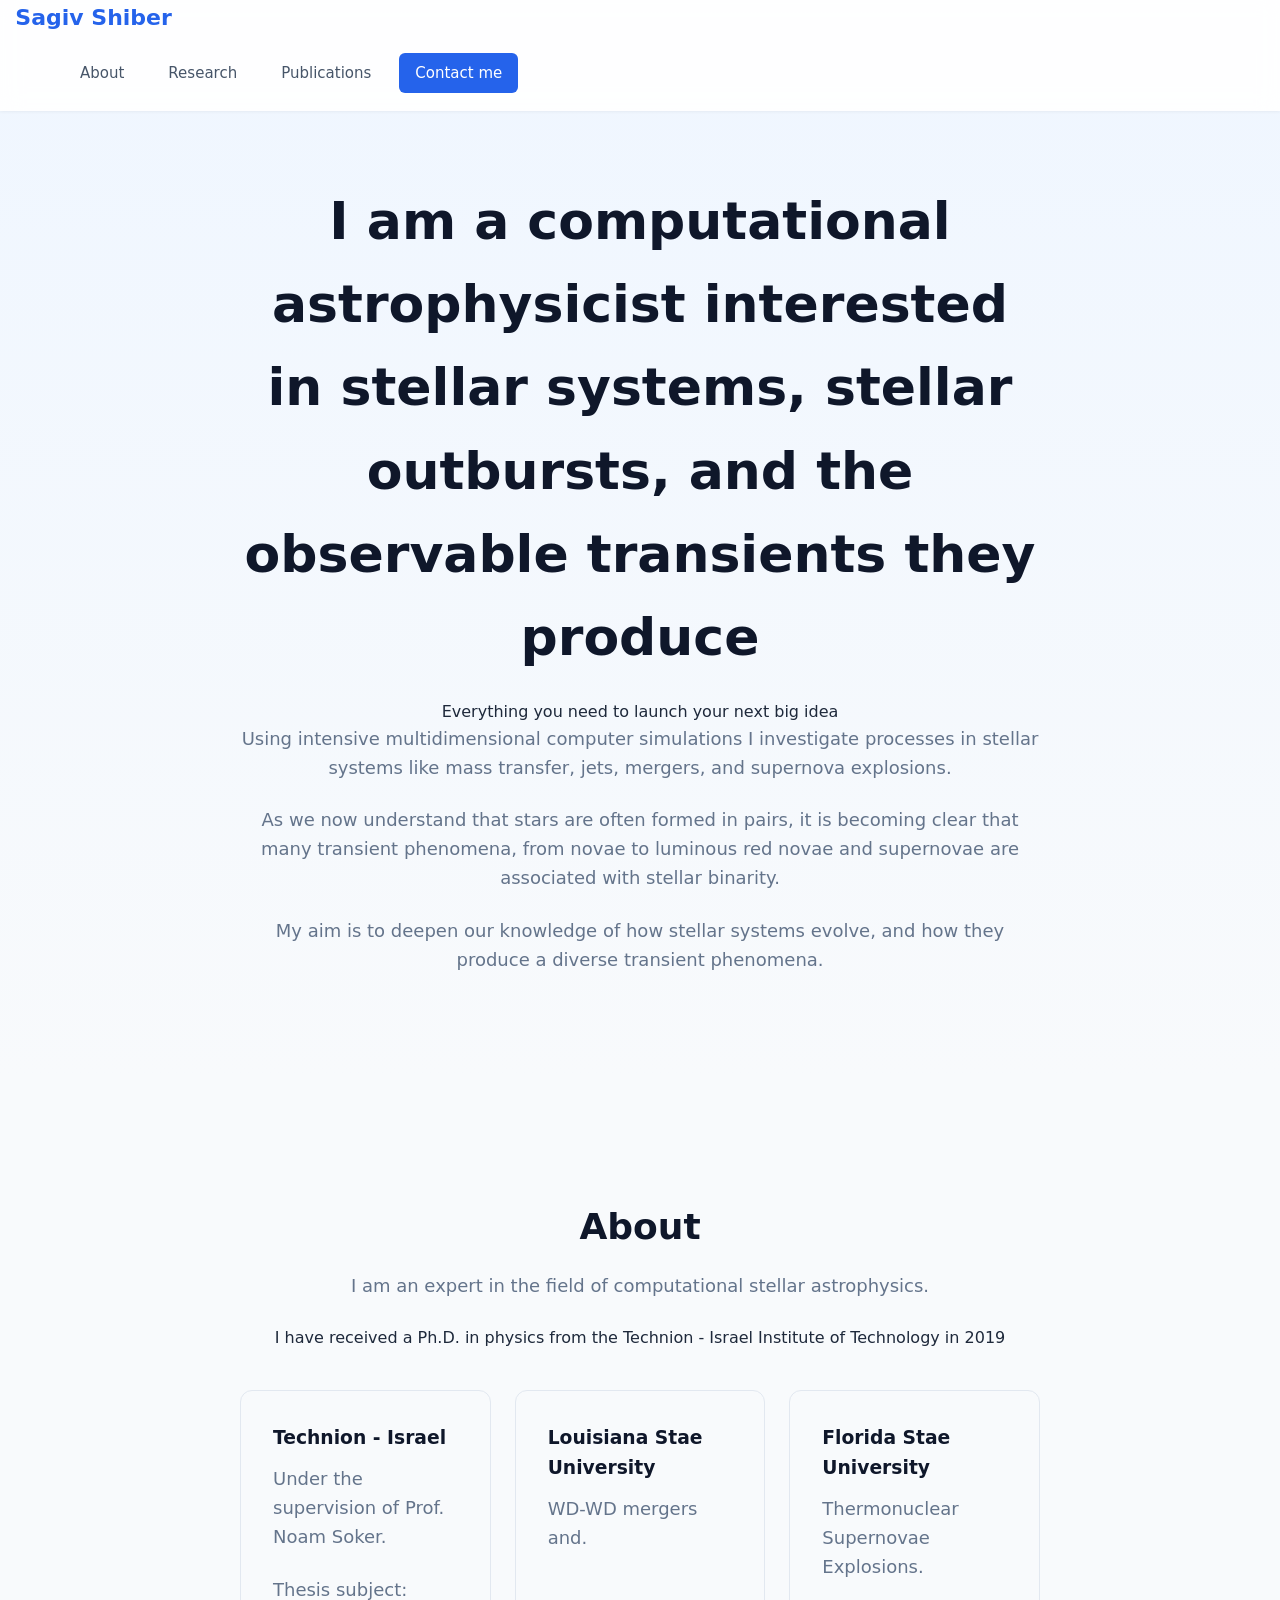
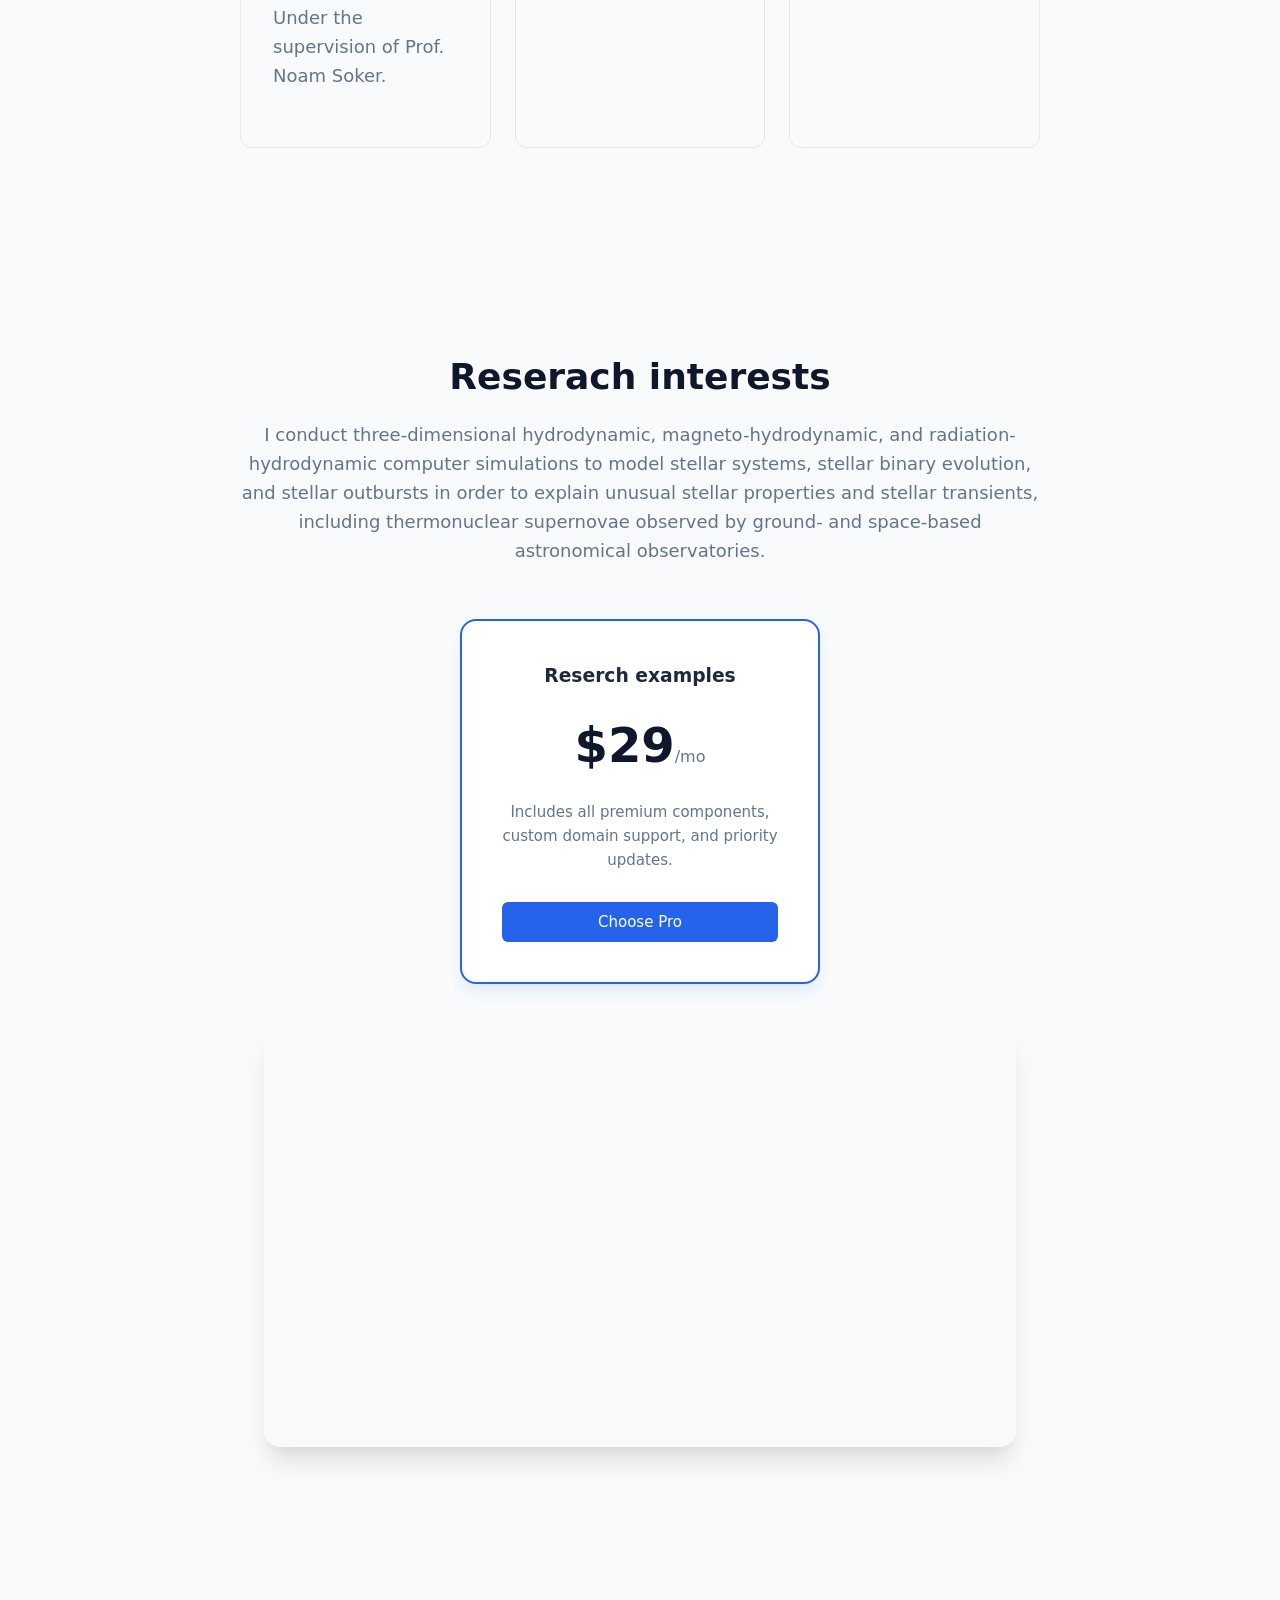
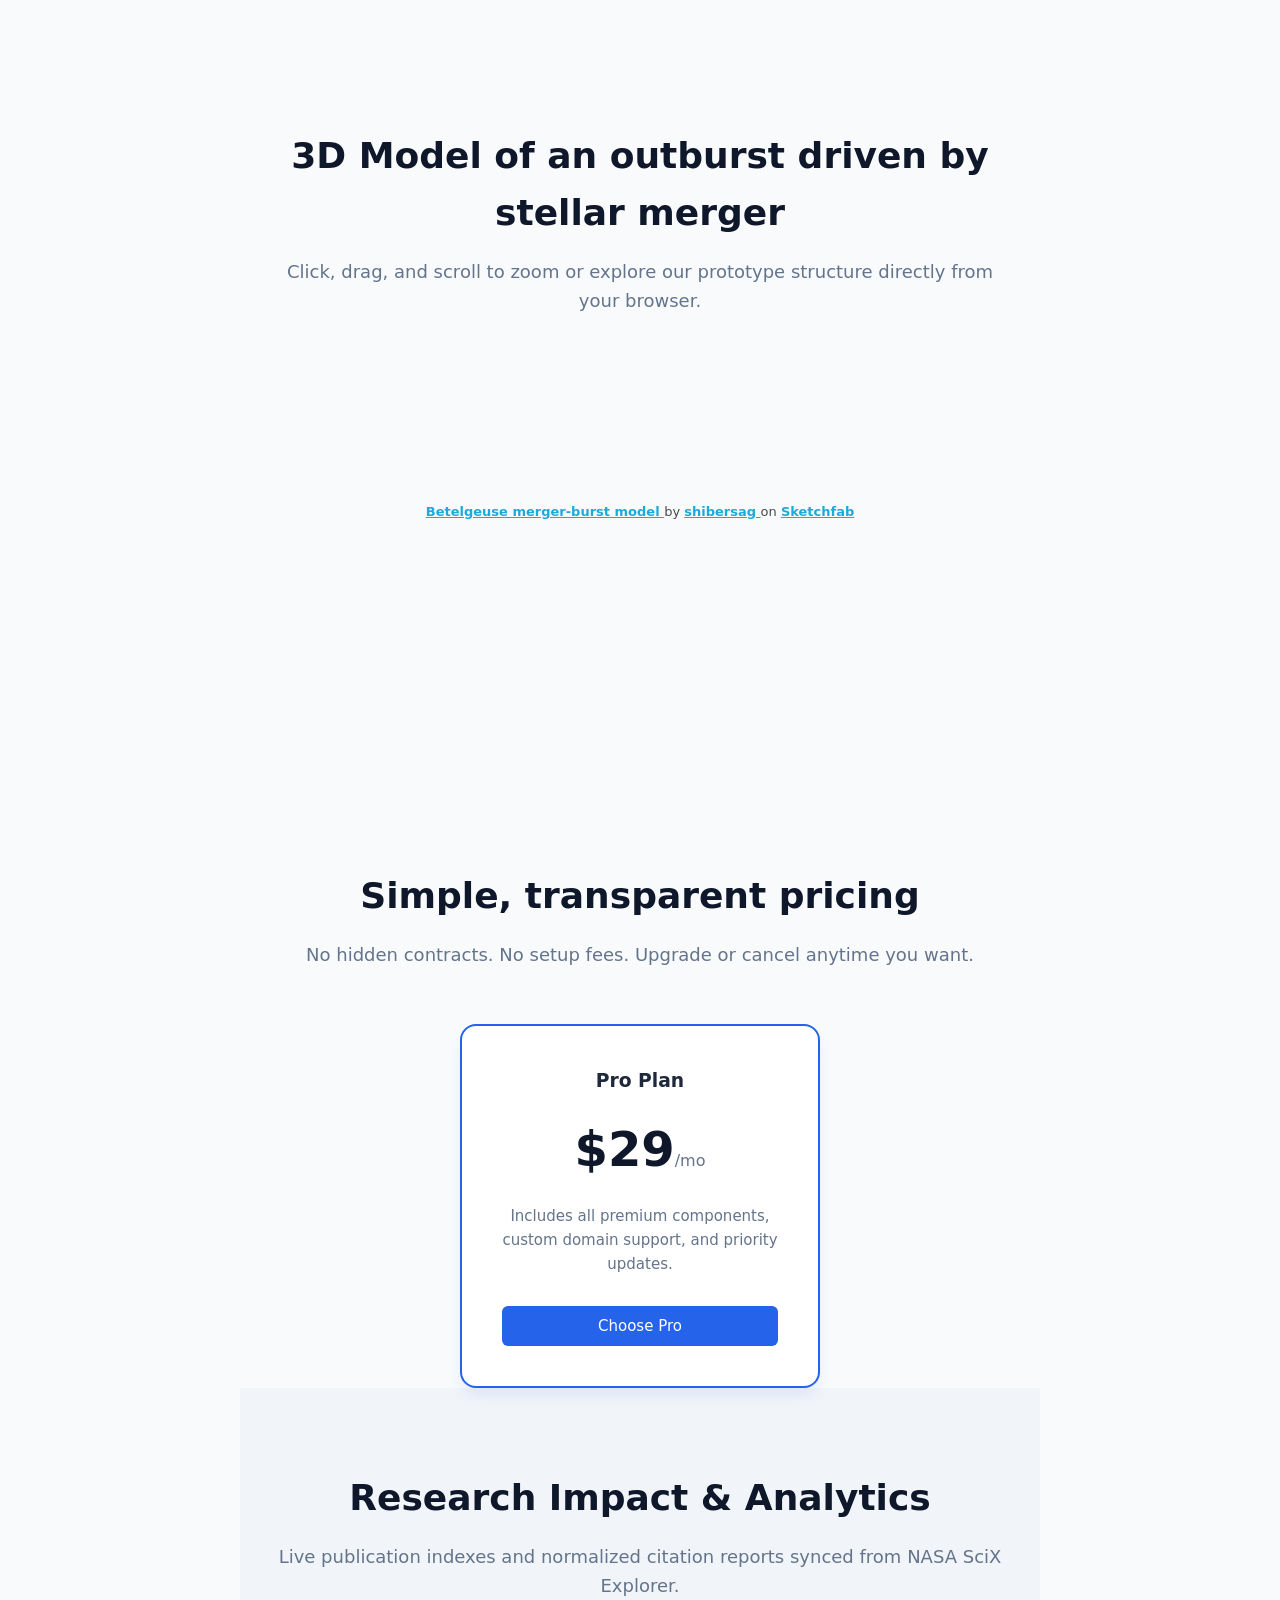
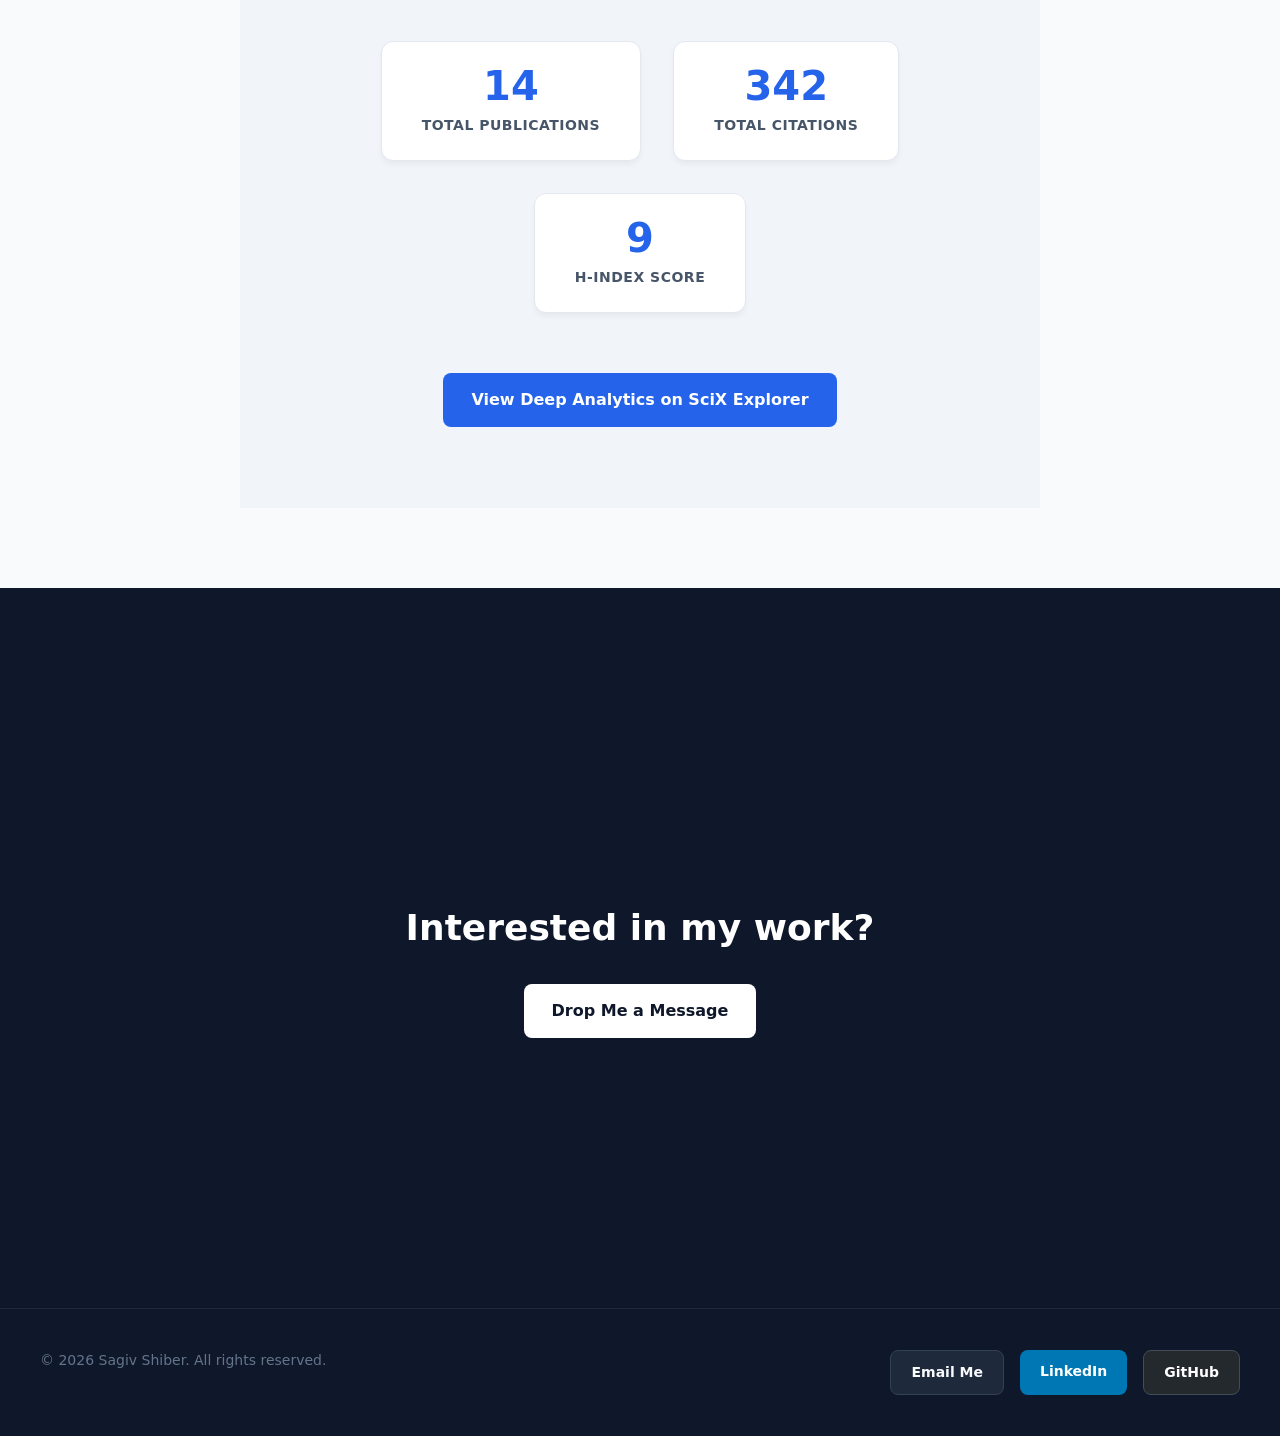
==== index.html @ e143eea7 "Update index.html" ====
<!DOCTYPE html>
<html lang="en">
<head>
    <meta charset="UTF-8">
    <meta name="viewport" content="width=device-width, initial-scale=1.0">
    <title>Sagiv Shiber Astro Page</title>
    <!-- This links your HTML file to your CSS file -->
    <link rel="stylesheet" href="style.css">
<!--    <style>
        * { box-sizing: border-box; margin: 0; padding: 0; font-family: -apple-system, BlinkMacSystemFont, "Segoe UI", Roboto, Helvetica, Arial, sans-serif; }
        body { background-color: #f9fafb; color: #111827; line-height: 1.5; }
        .container { max-width: 1200px; margin: 0 auto; padding: 0 20px; }
        
        /* Header */
        header { display: flex; justify-content: space-between; align-items: center; padding: 24px 0; }
        .logo { font-size: 24px; font-weight: 700; color: #4f46e5; text-decoration: none; }
        
        /* Hero Section */
        .hero { display: flex; flex-direction: column; align-items: center; text-align: center; padding: 100px 0; }
        h1 { font-size: 48px; font-weight: 800; letter-spacing: -1px; margin-bottom: 20px; max-width: 800px; line-height: 1.2; }
        h1 span { color: #4f46e5; }
        p { font-size: 20px; color: #4b5563; margin-bottom: 40px; max-width: 600px; }
        
        /* Form */
        form { display: flex; gap: 12px; width: 100%; max-width: 480px; }
        input[type="email"] { flex: 1; padding: 14px 16px; border: 1px solid #d1d5db; border-radius: 8px; font-size: 16px; outline: none; }
        input[type="email"]:focus { border-color: #4f46e5; box-shadow: 0 0 0 3px rgba(79, 70, 229, 0.1); }
        button { background-color: #4f46e5; color: white; border: none; padding: 14px 24px; border-radius: 8px; font-size: 16px; font-weight: 600; cursor: pointer; transition: background 0.2s; }
        button:hover { background-color: #4338ca; }
        
        @media (max-width: 600px) {
            h1 { font-size: 36px; }
            form { flex-direction: column; }
            button { width: 100%; }
        }
        /* Base Setup & Smooth Scrolling */
        * { box-sizing: border-box; margin: 0; padding: 0; font-family: system-ui, -apple-system, sans-serif; }
        html { scroll-behavior: smooth; } /* Makes the page slide smoothly down to the section */
        body { background-color: #f8fafc; color: #1e293b; line-height: 1.6; }
        
        /* Sticky Navigation Bar */
        header { position: fixed; top: 0; left: 0; width: 100%; background: rgba(255, 255, 255, 0.9); backdrop-filter: blur(10px); box-shadow: 0 1px 3px rgba(0,0,0,0.05); z-index: 1000; }
        .nav-container { max-width: 1200px; margin: 0 auto; display: flex; justify-content: space-between; align-items: center; padding: 18px 24px; }
        .logo { font-size: 22px; font-weight: 700; color: #2563eb; text-decoration: none; }
        
        .nav-links { display: flex; gap: 12px; list-style: none; }
        .nav-btn { display: inline-block; text-decoration: none; color: #475569; padding: 8px 16px; font-size: 15px; font-weight: 500; border-radius: 6px; transition: all 0.2s; }
        .nav-btn:hover { background-color: #f1f5f9; color: #0f172a; }
        .nav-btn.cta { background-color: #2563eb; color: white; }
        .nav-btn.cta:hover { background-color: #1d4ed8; }

        /* Global Section Styling */
        section { padding: 120px 24px 80px 24px; min-height: 80vh; display: flex; flex-direction: column; align-items: center; justify-content: center; text-align: center; }
        .section-content { max-width: 800px; margin: 0 auto; }
        h2 { font-size: 36px; margin-bottom: 16px; color: #0f172a; }
        p { font-size: 18px; color: #64748b; margin-bottom: 24px; }

        /* Individual Sections Styling */
        #home { background: linear-gradient(to bottom, #eff6ff, #f8fafc); padding-top: 180px; }
        #home h1 { font-size: 52px; font-weight: 800; tracking: -1px; margin-bottom: 20px; color: #0f172a; }
        
        #features { background-color: #ffffff; }
        .grid { display: grid; grid-template-columns: repeat(auto-fit, minmax(240px, 1fr)); gap: 24px; margin-top: 40px; width: 100%; max-width: 1000px; }
        .card { background: #f8fafc; padding: 32px; border-radius: 12px; border: 1px solid #e2e8f0; text-align: left; }
        .card h3 { margin-bottom: 12px; color: #0f172a; }

        #pricing { background-color: #f8fafc; }
        .price-card { background: white; padding: 40px; border-radius: 16px; border: 2px solid #2563eb; box-shadow: 0 10px 15px -3px rgba(37, 99, 235, 0.1); display: inline-block; max-width: 360px; width: 100%; margin-top: 30px; }
        .price { font-size: 48px; font-weight: 800; color: #0f172a; margin: 16px 0; }

        #contact { background-color: #0f172a; color: white; }
        #contact h2 { color: white; }
        #contact p { color: #94a3b8; }
        .contact-btn { display: inline-block; background: white; color: #0f172a; padding: 14px 28px; border-radius: 8px; font-weight: 600; text-decoration: none; margin-top: 12px; }

        /* Responsive design for smaller screens */
        @media (max-width: 640px) {
            .nav-container { flex-direction: column; gap: 16px; padding: 12px; }
            #home h1 { font-size: 36px; }
            section { padding-top: 140px; }
        }
    </style> -->
</head>
<body>
    <div class="container">
    
        <!-- Header Navigation -->
        <header>
            <a href="#home" class="logo">&nbsp;&nbsp;Sagiv Shiber</a>
            <div class="nav-container">
            <!-- <a href="#home" class="logo">LaunchPad</a> -->
            <nav>
                <ul class="nav-links">
                    <!-- The href="#id" matches the id="id" on the sections below -->
                    <li><a href="#about" class="nav-btn">About</a></li>
                    <li><a href="#research" class="nav-btn">Research</a></li>
                    <li><a href="#publications" class="nav-btn">Publications</a></li>
                    <li><a href="#contact" class="nav-btn cta">Contact me</a></li>
                </ul>
            </nav>
            </div>
        </header>
            <!-- Main Content Sections -->
    <main>
        <!-- Home / Hero Section -->
        <section id="home">
            <div class="section-content">
                <h1>I am a computational astrophysicist interested in stellar systems, stellar outbursts, and the observable transients they produce</h1>
Everything you need to launch your next big idea</h1>
                <p>Using intensive multidimensional computer simulations I investigate processes in stellar systems like mass transfer, jets, mergers, and supernova explosions.
<p>As we now understand that stars are often formed in pairs, it is becoming clear that many transient phenomena, from novae to luminous red novae and supernovae are associated with stellar binarity.</p>
                <p> My aim is to deepen our knowledge of how stellar systems evolve, and how they produce a diverse transient phenomena.</p>
            </div>
        </section>

        <!-- About Section -->
        <section id="about">
            <div class="section-content">
                <h2>About</h2>
                <p>I am an expert in the field of computational stellar astrophysics.</p>
                <p></p>I have received a Ph.D. in physics from the Technion - Israel Institute of Technology in 2019 </p>
                <div class="grid">
                    <div class="card">
                        <h3>Technion - Israel</h3>
                        <p>Under the supervision of Prof. Noam Soker.</p>
                        <p>Thesis subject: Under the supervision of Prof. Noam Soker.</p>
                    </div>
                    <div class="card">
                        <h3>Louisiana Stae University</h3>
                        <p>WD-WD mergers and.</p>
                    </div>
                    <div class="card">
                        <h3>Florida Stae University</h3>
                        <p>Thermonuclear Supernovae Explosions.</p>
                    </div>
                </div>
            </div>
        </section>

        <!-- Research Section -->
        <section id="research">
            <div class="section-content">
                <h2>Reserach interests</h2>
                <p>I conduct three-dimensional hydrodynamic, magneto-hydrodynamic, and radiation-hydrodynamic computer simulations 
                    to model stellar systems, stellar binary evolution, and stellar outbursts in order to explain unusual stellar properties and 
                    stellar transients, including thermonuclear supernovae observed by ground- and space-based astronomical observatories.</p>
                <div class="price-card">
                    <h3>Reserch examples</h3>
                    <div class="price">$29<span style="font-size: 16px; font-weight: normal; color: #64748b;">/mo</span></div>
                    <p style="font-size: 15px; margin-bottom: 30px;">Includes all premium components, custom domain support, and priority updates.</p>
                    <a href="#contact" class="nav-btn cta" style="display: block; text-align: center;">Choose Pro</a>
                </div>
        <!-- Video Player Block -->
        <div class="video-section">
            <div class="video-container">
                <!-- SWAP OUT THE URL BELOW WITH YOUR YOUTUBE EMBED LINK -->
                <iframe width="560" height="315" src="https://www.youtube.com/embed/wA_56U6aF2s?si=P_Bl77ptEUR0Wiqi" title="Outflows from a massive merger" frameborder="0" allow="accelerometer; autoplay; clipboard-write; encrypted-media; gyroscope; picture-in-picture; web-share" referrerpolicy="strict-origin-when-cross-origin" allowfullscreen></iframe>
                <!-- <iframe src="https://youtu.be/wA_56U6aF2s?si=P_Bl77ptEUR0Wiqi" title="Outflows from a massive merger" allow="accelerometer; autoplay; clipboard-write; encrypted-media; gyroscope; picture-in-picture; web-share" allowfullscreen></iframe> -->
            </div>
        </div>
<!-- 3D Model Section -->
<section id="model-showcase">
    <div class="section-content">
        <h2>3D Model of an outburst driven by stellar merger</h2>
        <p>Click, drag, and scroll to zoom or explore our prototype structure directly from your browser.</p>
        <div class="sketchfab-embed-wrapper"> <iframe title="Betelgeuse merger-burst model" frameborder="0" allowfullscreen mozallowfullscreen="true" webkitallowfullscreen="true" allow="autoplay; fullscreen; xr-spatial-tracking" xr-spatial-tracking execution-while-out-of-viewport execution-while-not-rendered web-share src="https://sketchfab.com/models/7f6f18a3d1944bae9bd47f6cb8115727/embed"> </iframe> <p style="font-size: 13px; font-weight: normal; margin: 5px; color: #4A4A4A;"> <a href="https://sketchfab.com/3d-models/betelgeuse-merger-burst-model-7f6f18a3d1944bae9bd47f6cb8115727" target="_blank" rel="nofollow" style="font-weight: bold; color: #1CAAD9;"> Betelgeuse merger-burst model </a> by <a href="https://sketchfab.com/shibersag" target="_blank" rel="nofollow" style="font-weight: bold; color: #1CAAD9;"> shibersag </a> on <a href="https://sketchfab.com" target="_blank" rel="nofollow" style="font-weight: bold; color: #1CAAD9;">Sketchfab</a></p></div>
        <!-- <div class="sketchfab-container">
            <!-- SWAP OUT THE EMBED CODE BELOW WITH YOUR SKETCHFAB EMBED LINK -->
         <!--   <iframe title="3D Model" frameborder="0" allowfullscreen mozallowfullscreen="true" webkitallowfullscreen="true" allow="autoplay; fullscreen; xr-spatial-tracking" xr-spatial-tracking execution-while-out-of-viewport execution-while-not-rendered web-share src="https://sketchfab.com"></iframe>
        </div> -->
    </div>
</section>

            </div>
        </section>

        <!-- Publications Section -->
        <section id="publications">
            <div class="section-content">
                <h2>Simple, transparent pricing</h2>
                <p>No hidden contracts. No setup fees. Upgrade or cancel anytime you want.</p>
                <div class="price-card">
                    <h3>Pro Plan</h3>
                    <div class="price">$29<span style="font-size: 16px; font-weight: normal; color: #64748b;">/mo</span></div>
                    <p style="font-size: 15px; margin-bottom: 30px;">Includes all premium components, custom domain support, and priority updates.</p>
                    <a href="#contact" class="nav-btn cta" style="display: block; text-align: center;">Choose Pro</a>
                </div>
                <!-- Academic Publication & Citation Metrics Card -->
<section id="scix-metrics">
    <div class="section-content">
        <h2>Research Impact & Analytics</h2>
        <p>Live publication indexes and normalized citation reports synced from NASA SciX Explorer.</p>
        
        <div class="metrics-grid">
            <!-- Dynamic Metric Box 1 -->
            <div class="metric-box">
                <div class="metric-val" id="pub-count">--</div>
                <div class="metric-lbl">Total Publications</div>
            </div>
            <!-- Dynamic Metric Box 2 -->
            <div class="metric-box">
                <div class="metric-val" id="cite-count">--</div>
                <div class="metric-lbl">Total Citations</div>
            </div>
            <!-- Dynamic Metric Box 3 -->
            <div class="metric-box">
                <div class="metric-val" id="h-index">--</div>
                <div class="metric-lbl">h-index Score</div>
            </div>
        </div>
        
        <!-- Live Action Link out to full profile -->
        <!-- REPLACE THE URL BELOW WITH YOUR ACTUAL SCIX AUTHOR SEARCH QUERY RESULT -->
        <a href="https://scixplorer.org/search/metrics?d=astrophysics&filter_author_facet_hier_fq_author=AND%2Cauthor_facet_hier%3A%220%2FShiber%2C+S%22&filter_database_fq_database=AND%2C%28%28database%3Aastronomy+OR+database%3Aphysics%29%29%2Cdatabase%3A%22astronomy%22&fq=%7B%21type%3Daqp+v%3D%24fq_database%7D&fq=%7B%21type%3Daqp+v%3D%24fq_author%7D&fq_author=%28author_facet_hier%3A%220%2FShiber%2C+S%22%29+AND+%28author_facet_hier%3A%220%5C%2FShiber%2C+S%22%29&fq_database=%28%28%28database%3Aastronomy+OR+database%3Aphysics%29%29+AND+database%3A%22astronomy%22%29+AND+%28database%3A%22astronomy%22%29&p=1&p_=0&q=Shiber&sort=date+desc" target="_blank" rel="noopener noreferrer" class="scix-profile-btn">
            View Deep Analytics on SciX Explorer
        </a>
    </div>
</section>

            </div>
        </section>

        <!-- Contact Section -->
        <section id="contact">
            <div class="section-content">
                <h2>Interested in my work?</h2>
                <!-- <p>Join over 10,000 creators, developers, and small business owners building the future web.</p> -->
                <a href="mailto:hello@yoursite.com" class="contact-btn">Drop Me a Message</a>
            </div>
        </section>
    </main>

<!--        <main class="hero">
            <h1>The smarter way to manage your <span>daily workflow</span></h1>
            <p>Stop wasting hours on repetitive, manual tasks. Automate your pipeline and get back to doing the work that actually moves the needle.</p>
            <form action="#" method="POST">
                <input type="email" placeholder="sshiber@fsu.edu" required>
                <button type="submit">Let me know if you are interested in my work</button>
            </form>
        </main> -->
            <!-- Footer Banner Section -->
    <footer class="footer-banner">
        <div class="footer-content">
            <p class="footer-text">&copy; 2026 Sagiv Shiber. All rights reserved.</p>
            <div class="footer-socials">
                <!-- Replace the # with your actual email link and profile URLs -->
                <a href="mailto:sshiber@fsu.edu" class="footer-link email-btn">Email Me</a>
                <a href="https://www.linkedin.com/in/sagiv-shiber-8a8aa1310" target="_blank" rel="noopener noreferrer" class="footer-link linkedin-btn">LinkedIn</a>
                <a href="https://github.com/shibersag" target="_blank" rel="noopener noreferrer" class="footer-link github-btn">GitHub</a>
            </div>
        </div>
    </footer>
    </div>

<script>
document.addEventListener("DOMContentLoaded", function () {
    // 1. Enter your canonical name syntax or ORCID ID as registered on SciX/ADS
    const authorQuery = 'author:"YourLastName, FirstName"'; 
    
    // 2. Target public API payload wrapper
    const apiUrl = `https://harvard.edu{encodeURIComponent(authorQuery)}&fl=citation_count&rows=2000`;
    
    // Fallback Mock values if accessing locally without an active token environment
    // Remove or replace these values when parsing server scripts directly
    setTimeout(() => {
        document.getElementById('pub-count').innerText = "14";  // Example value
        document.getElementById('cite-count').innerText = "342"; // Example value
        document.getElementById('h-index').innerText = "9";     // Example value
    }, 800);

    /* UNCOMMENT THIS CODE LOGIC BLOCK WHEN READY TO DEPLOY WITH YOUR API DEVELOPER TOKEN
    fetch(apiUrl, {
        method: 'GET',
        headers: {
            'Authorization': 'Bearer YOUR_SCIX_DEVELOPER_TOKEN_HERE',
            'Accept': 'application/json'
        }
    })
    .then(response => response.json())
    .then(data => {
        const docs = data.response.docs;
        const totalPubs = data.response.numFound;
        
        let totalCitations = 0;
        let citationsArray = [];
        
        docs.forEach(doc => {
            let count = doc.citation_count || 0;
            totalCitations += count;
            citationsArray.push(count);
        });
        
        // Sort descending to find h-index metric
        citationsArray.sort((a, b) => b - a);
        let hIndex = 0;
        while (hIndex < citationsArray.length && citationsArray[hIndex] >= hIndex + 1) {
            hIndex++;
        }
        
        // Inject results straight to the user layout interface
        document.getElementById('pub-count').innerText = totalPubs;
        document.getElementById('cite-count').innerText = totalCitations;
        document.getElementById('h-index').innerText = hIndex;
    })
    .catch(error => console.error('Error fetching SciX data metrics:', error));
    */
});
</script>
</body>
</html>
---- style.css ----
/* Footer Banner Styles */
.footer-banner {
    background-color: #0f172a; /* Deep dark slate background */
    color: #94a3b8; /* Light gray text color */
    padding: 40px 24px;
    border-top: 1px solid #1e293b;
    text-align: center;
}

.footer-content {
    max-width: 1200px;
    margin: 0 auto;
    display: flex;
    flex-direction: column;
    align-items: center;
    gap: 20px;
}

.footer-text {
    font-size: 14px;
}

.footer-socials {
    display: flex;
    gap: 16px;
    flex-wrap: wrap;
    justify-content: center;
}

/* Individual Social Button Links */
.footer-link {
    display: inline-block;
    padding: 10px 20px;
    border-radius: 8px;
    font-size: 14px;
    font-weight: 600;
    text-decoration: none;
    transition: all 0.2s ease;
}

/* Custom platform colors */
.email-btn {
    background-color: #1e293b;
    color: #f8fafc;
    border: 1px solid #334155;
}
.email-btn:hover {
    background-color: #334155;
}

.linkedin-btn {
    background-color: #0077b5; /* Official LinkedIn Blue */
    color: white;
}
.linkedin-btn:hover {
    background-color: #005582;
}

.github-btn {
    background-color: #24292e; /* Official GitHub Dark */
    color: white;
    border: 1px solid #444d56;
}
.github-btn:hover {
    background-color: #1a1e22;
}

/* Responsive alignment for larger displays */
@media (min-width: 640px) {
    .footer-content {
        flex-direction: row;
        justify-content: space-between;
    }
}
/* Base Setup & Smooth Scrolling */
* { 
    box-sizing: border-box; 
    margin: 0; 
    padding: 0; 
    font-family: system-ui, -apple-system, sans-serif; 
}
html { 
    scroll-behavior: smooth; 
}
body { 
    background-color: #f8fafc; 
    color: #1e293b; 
    line-height: 1.6; 
}

/* Sticky Navigation Bar */
header { 
    position: fixed; 
    top: 0; 
    left: 0; 
    width: 100%; 
    background: rgba(255, 255, 255, 0.9); 
    backdrop-filter: blur(10px); 
    box-shadow: 0 1px 3px rgba(0,0,0,0.05); 
    z-index: 1000; 
}
.nav-container { 
    max-width: 1200px; 
    margin: 0 auto; 
    display: flex; 
    justify-content: space-between; 
    align-items: center; 
    padding: 18px 24px; 
}
.logo { 
    font-size: 22px; 
    font-weight: 700; 
    color: #2563eb; 
    text-decoration: none; 
}
.nav-links { 
    display: flex; 
    gap: 12px; 
    list-style: none; 
}
.nav-btn { 
    display: inline-block; 
    text-decoration: none; 
    color: #475569; 
    padding: 8px 16px; 
    font-size: 15px; 
    font-weight: 500; 
    border-radius: 6px; 
    transition: all 0.2s; 
}
.nav-btn:hover { 
    background-color: #f1f5f9; 
    color: #0f172a; 
}
.nav-btn.cta { 
    background-color: #2563eb; 
    color: white; 
}
.nav-btn.cta:hover { 
    background-color: #1d4ed8; 
}

/* Global Section Styling */
section { 
    padding: 120px 24px 80px 24px; 
    min-height: 80vh; 
    display: flex; 
    flex-direction: column; 
    align-items: center; 
    justify-content: center; 
    text-align: center; 
}
.section-content { 
    max-width: 800px; 
    margin: 0 auto; 
    width: 100%; 
}
h2 { 
    font-size: 36px; 
    margin-bottom: 16px; 
    color: #0f172a; 
}
p { 
    font-size: 18px; 
    color: #64748b; 
    margin-bottom: 24px; 
}

/* Individual Sections Styling */
#home { 
    background: linear-gradient(to bottom, #eff6ff, #f8fafc); 
    padding-top: 180px; 
    min-height: auto; 
}
#home h1 { 
    font-size: 52px; 
    font-weight: 800; 
    margin-bottom: 20px; 
    color: #0f172a; 
}

/* Responsive YouTube Video Wrapper */
.video-section { 
    background-color: #f8fafc; 
    padding: 40px 24px 100px 24px; 
    display: flex; 
    justify-content: center; 
}
.video-container { 
    width: 100%; 
    max-width: 800px; 
    position: relative; 
    padding-bottom: 56.25%; /* 16:9 Aspect Ratio */ 
    height: 0; 
    overflow: hidden; 
    border-radius: 16px; 
    box-shadow: 0 20px 25px -5px rgba(0, 0, 0, 0.1), 0 10px 10px -5px rgba(0, 0, 0, 0.04); 
}
.video-container iframe { 
    position: absolute; 
    top: 0; 
    left: 0; 
    width: 100%; 
    height: 100%; 
    border: none; 
}
        
#features { 
    background-color: #ffffff; 
}
.grid { 
    display: grid; 
    grid-template-columns: repeat(auto-fit, minmax(240px, 1fr)); 
    gap: 24px; 
    margin-top: 40px; 
    width: 100%; 
    max-width: 1000px; 
}
.card { 
    background: #f8fafc; 
    padding: 32px; 
    border-radius: 12px; 
    border: 1px solid #e2e8f0; 
    text-align: left; 
}
.card h3 { 
    margin-bottom: 12px; 
    color: #0f172a; 
}

#pricing { 
    background-color: #f8fafc; 
}
.price-card { 
    background: white; 
    padding: 40px; 
    border-radius: 16px; 
    border: 2px solid #2563eb; 
    box-shadow: 0 10px 15px -3px rgba(37, 99, 235, 0.1); 
    display: inline-block; 
    max-width: 360px; 
    width: 100%; 
    margin-top: 30px; 
}
.price { 
    font-size: 48px; 
    font-weight: 800; 
    color: #0f172a; 
    margin: 16px 0; 
}
.price-period {
    font-size: 16px; 
    font-weight: normal; 
    color: #64748b;
}
.price-desc {
    font-size: 15px; 
    margin-bottom: 30px;
}
.plan-btn {
    display: block; 
    text-align: center;
}

#contact { 
    background-color: #0f172a; 
    color: white; 
}
#contact h2 { 
    color: white; 
}
#contact p { 
    color: #94a3b8; 
}
.contact-btn { 
    display: inline-block; 
    background: white; 
    color: #0f172a; 
    padding: 14px 28px; 
    border-radius: 8px; 
    font-weight: 600; 
    text-decoration: none; 
    margin-top: 12px; 
}

/* Mobile Responsiveness */
@media (max-width: 640px) {
    .nav-container { 
        flex-direction: column; 
        gap: 16px; 
        padding: 12px; 
    }
    #home h1 { 
        font-size: 36px; 
    }
    section { 
        padding-top: 140px; 
    }
}

/* SciX Metrics Styling */
#scix-metrics {
    background-color: #f1f5f9;
    padding: 80px 24px;
}

.metrics-grid {
    display: flex;
    justify-content: center;
    gap: 32px;
    margin: 40px auto;
    max-width: 900px;
    flex-wrap: wrap;
}

.metric-box {
    background: #ffffff;
    border: 1px solid #e2e8f0;
    border-radius: 12px;
    padding: 24px 40px;
    min-width: 200px;
    box-shadow: 0 4px 6px -1px rgba(0, 0, 0, 0.05);
    text-align: center;
}

.metric-val {
    font-size: 40px;
    font-weight: 800;
    color: #2563eb; /* SciX Accent Theme Blue */
    line-height: 1;
    margin-bottom: 8px;
}

.metric-lbl {
    font-size: 14px;
    font-weight: 600;
    color: #475569;
    text-transform: uppercase;
    letter-spacing: 0.5px;
}

.scix-profile-btn {
    display: inline-block;
    background-color: #2563eb;
    color: white;
    text-decoration: none;
    padding: 14px 28px;
    border-radius: 8px;
    font-weight: 600;
    transition: background-color 0.2s;
    margin-top: 20px;
}

.scix-profile-btn:hover {
    background-color: #1d4ed8;
}
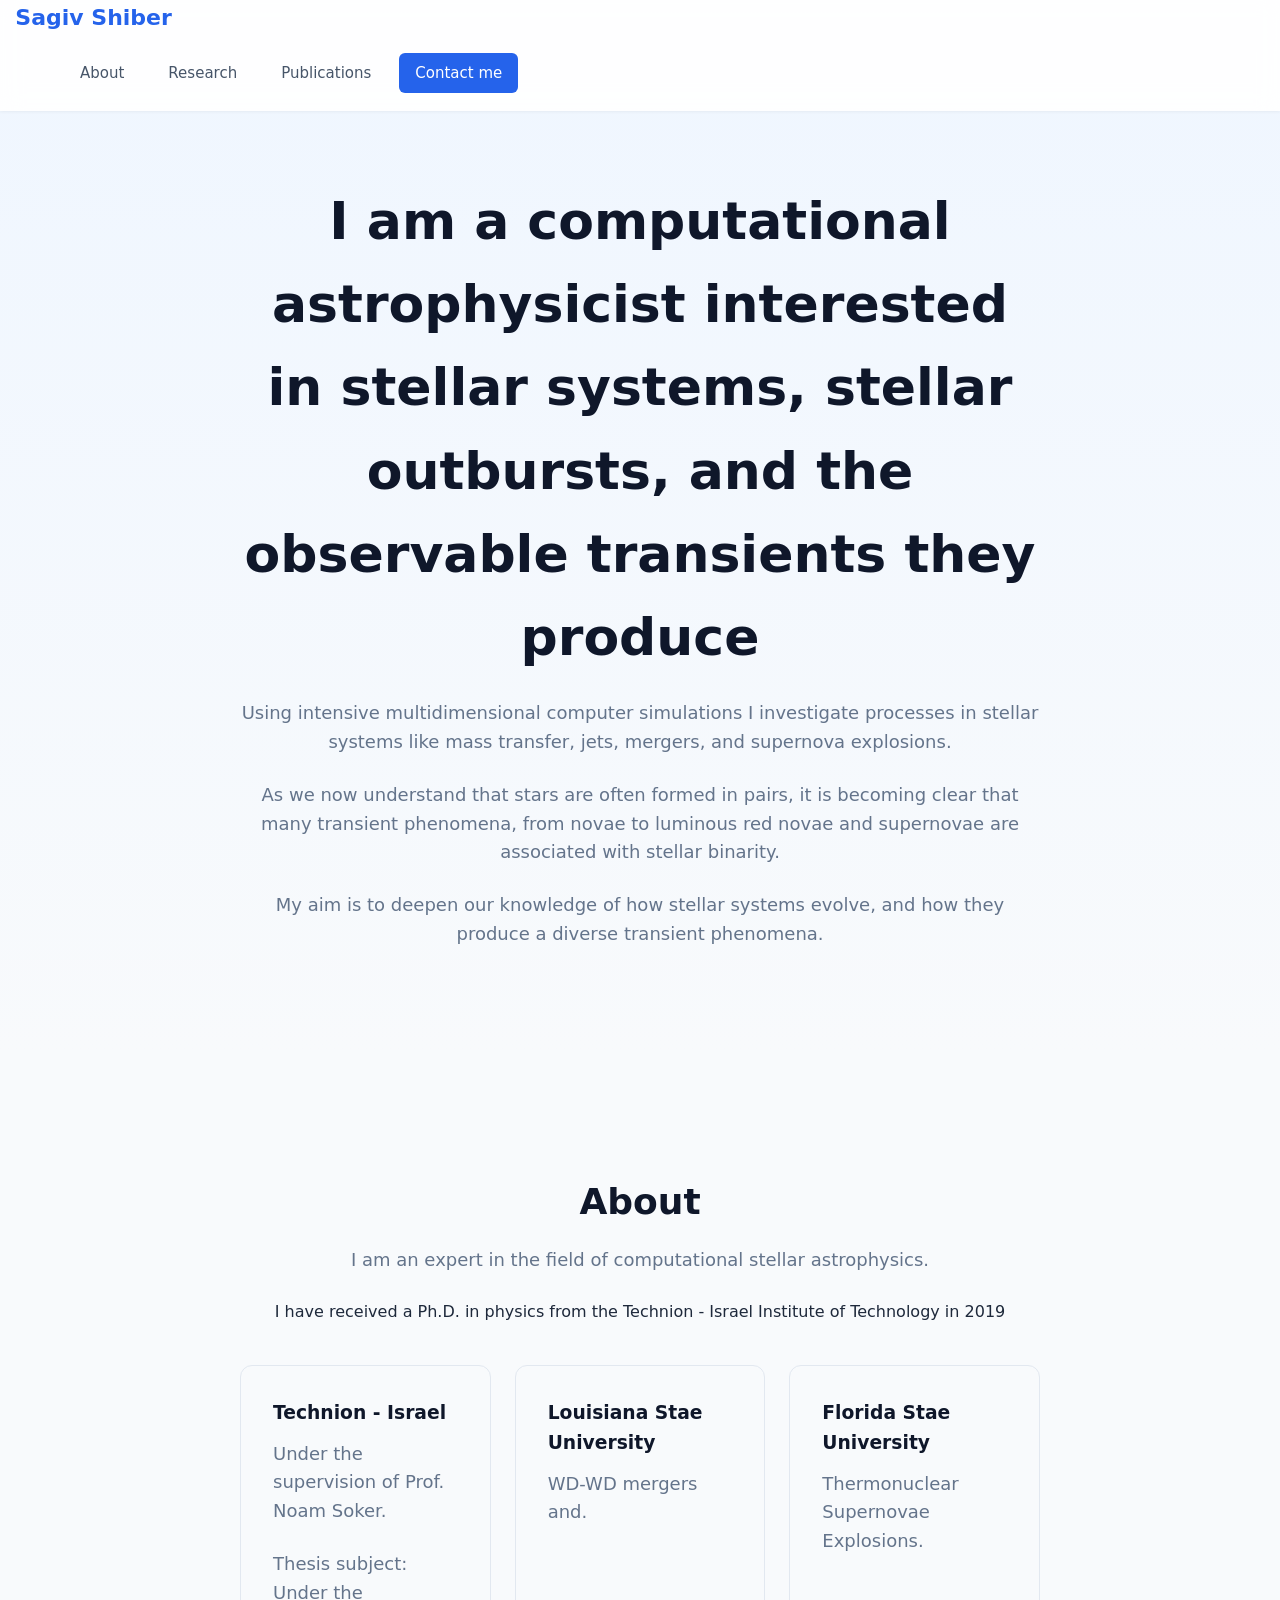
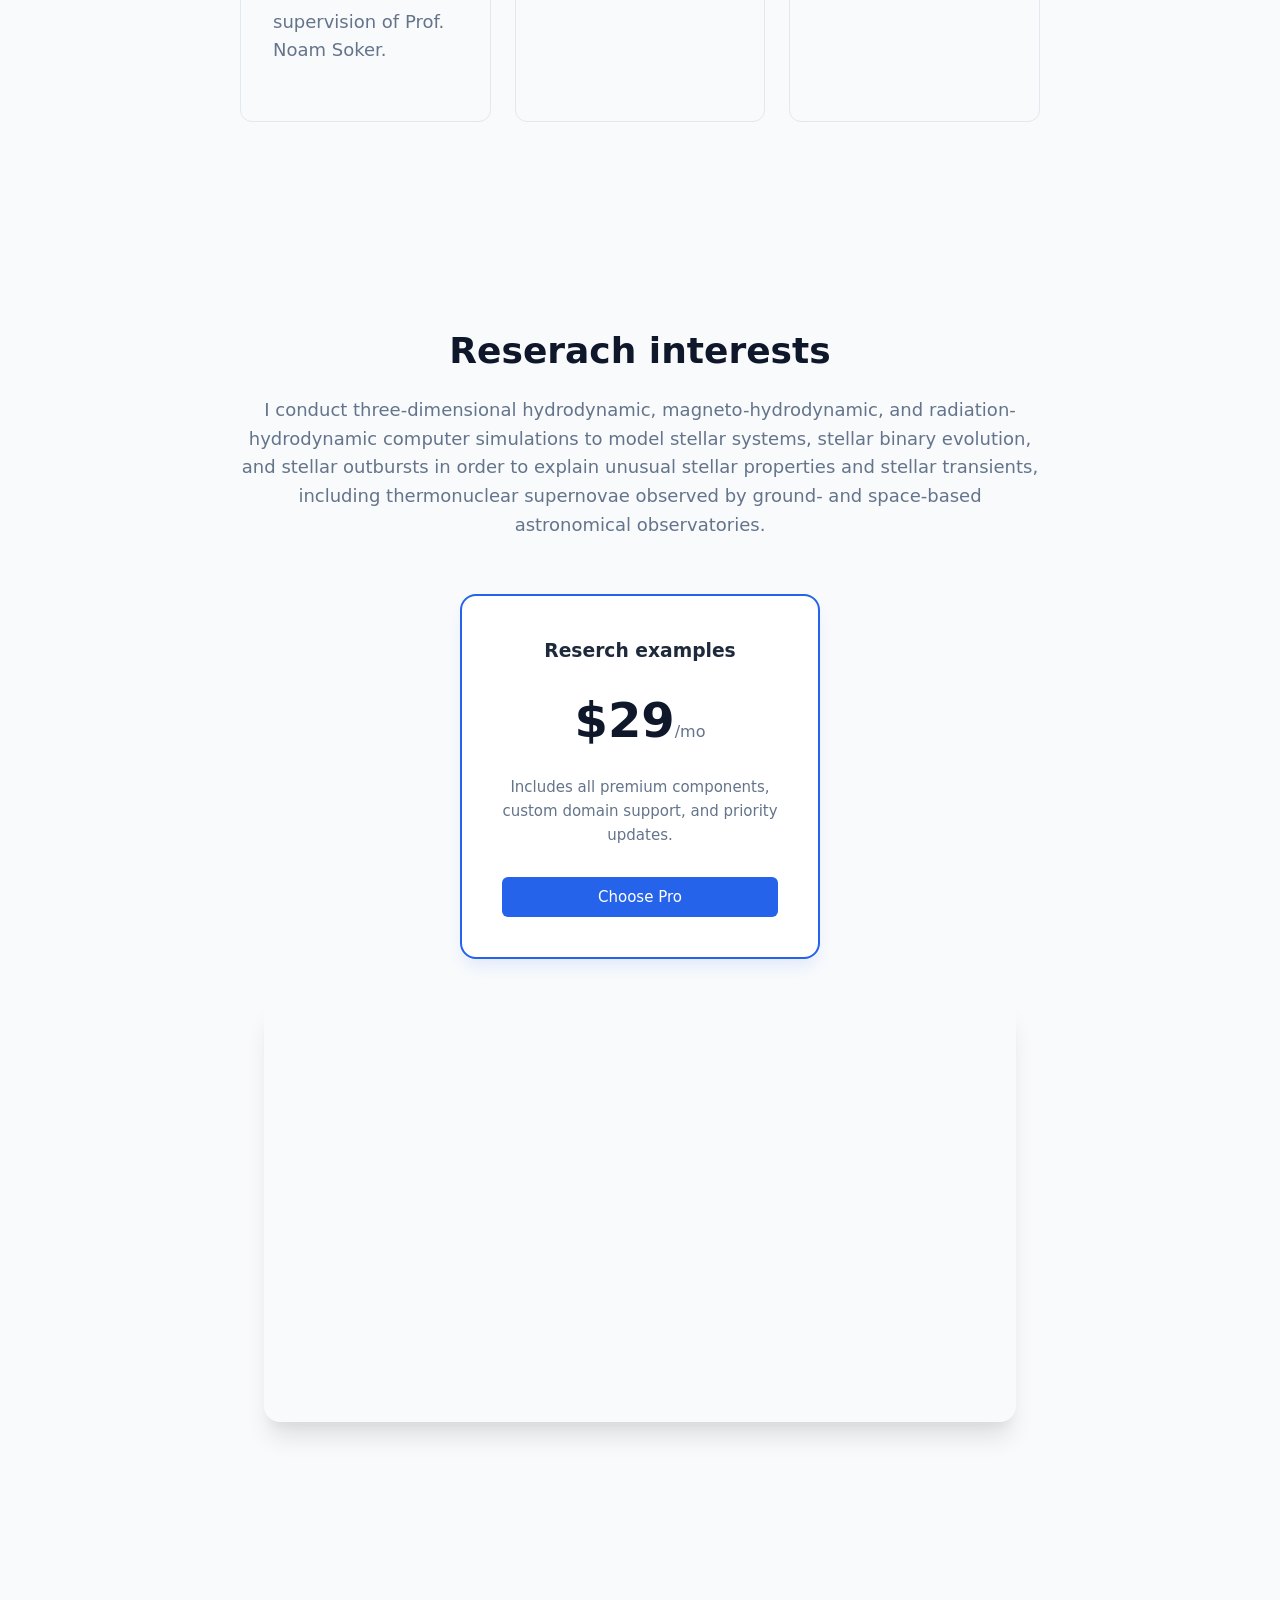
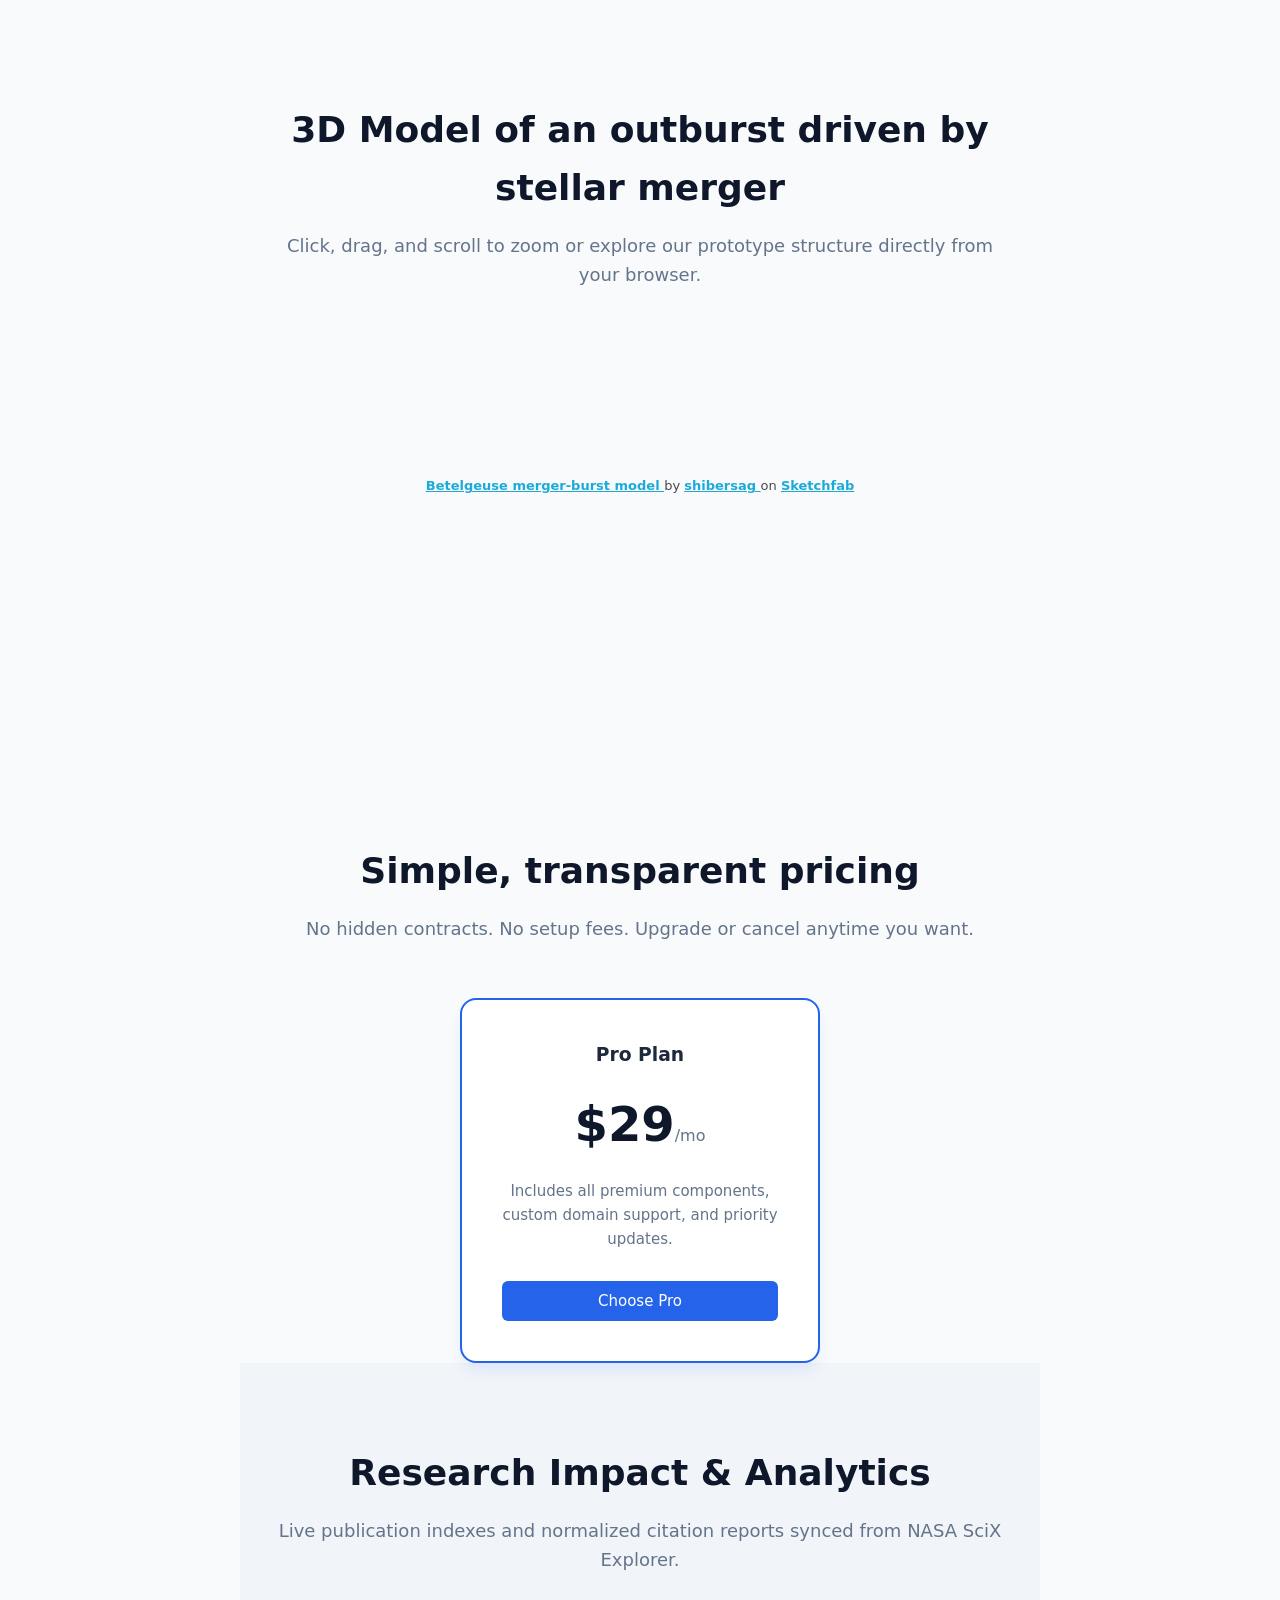
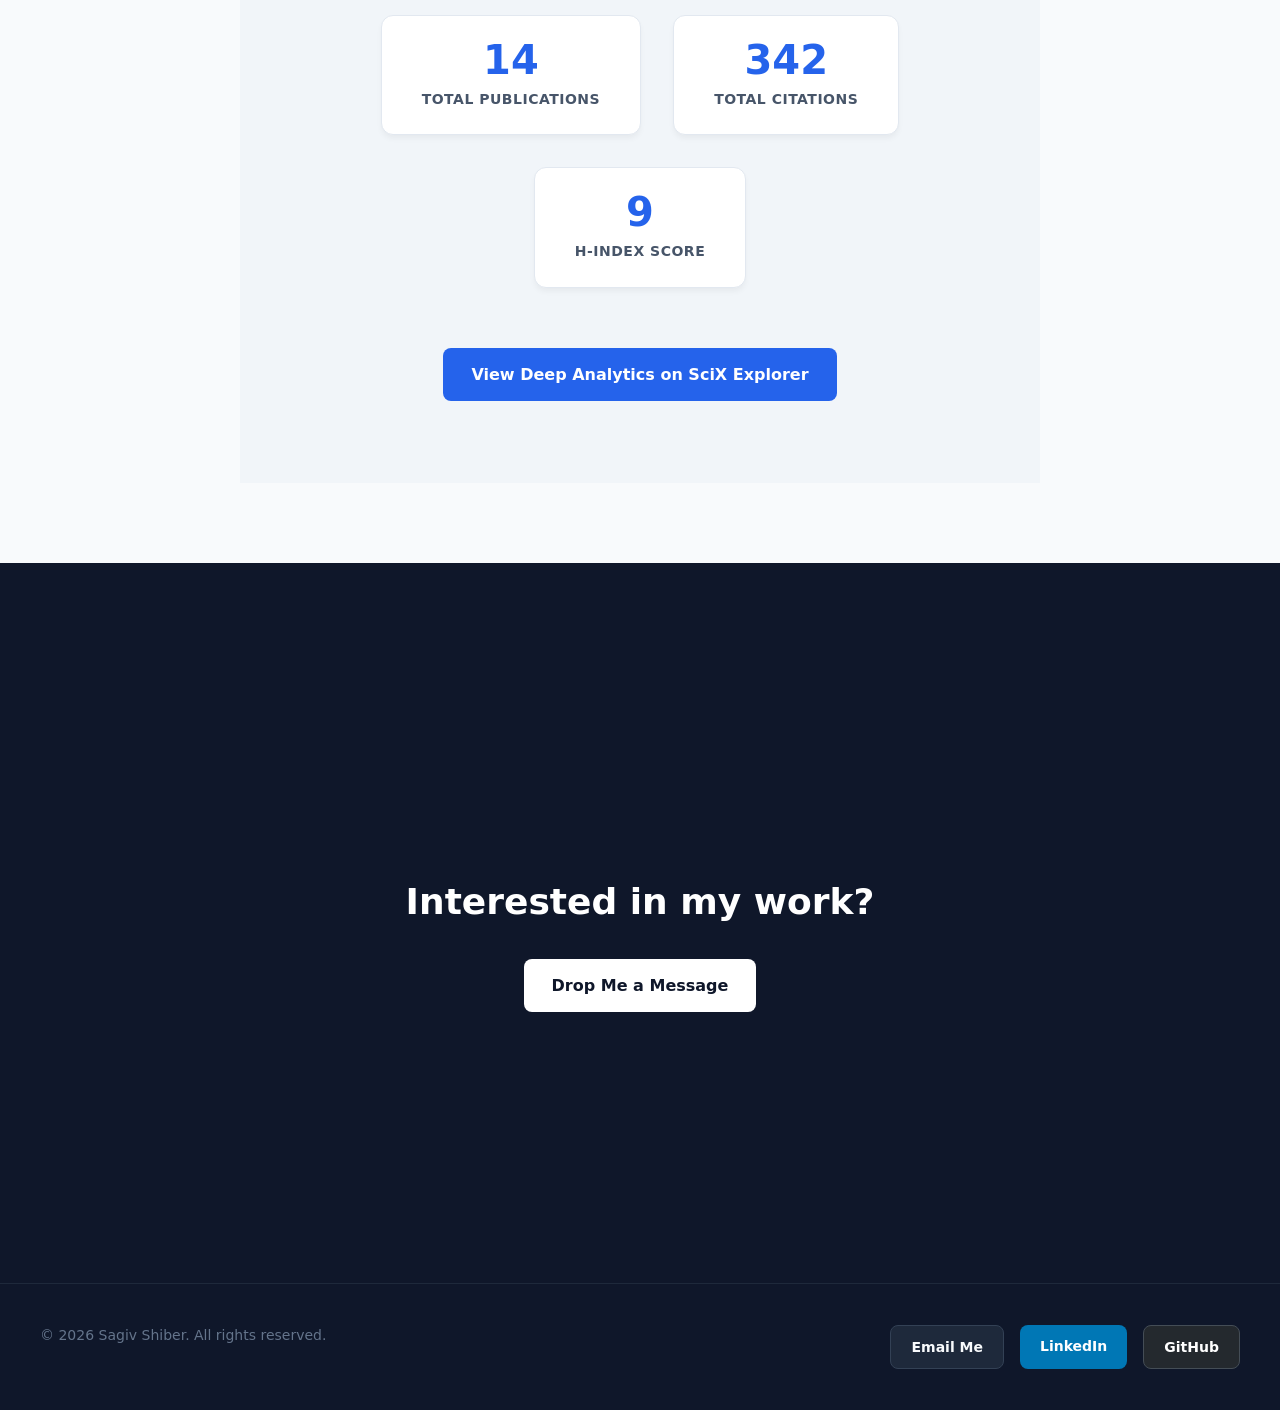
==== commit 14a57a77: "Update index.html" ====
--- a/index.html
+++ b/index.html
@@ -106,9 +106,8 @@
         <section id="home">
             <div class="section-content">
                 <h1>I am a computational astrophysicist interested in stellar systems, stellar outbursts, and the observable transients they produce</h1>
-Everything you need to launch your next big idea</h1>
-                <p>Using intensive multidimensional computer simulations I investigate processes in stellar systems like mass transfer, jets, mergers, and supernova explosions.
-<p>As we now understand that stars are often formed in pairs, it is becoming clear that many transient phenomena, from novae to luminous red novae and supernovae are associated with stellar binarity.</p>
+                <p>Using intensive multidimensional computer simulations I investigate processes in stellar systems like mass transfer, jets, mergers, and supernova explosions.</p>
+                <p>As we now understand that stars are often formed in pairs, it is becoming clear that many transient phenomena, from novae to luminous red novae and supernovae are associated with stellar binarity.</p>
                 <p> My aim is to deepen our knowledge of how stellar systems evolve, and how they produce a diverse transient phenomena.</p>
             </div>
         </section>
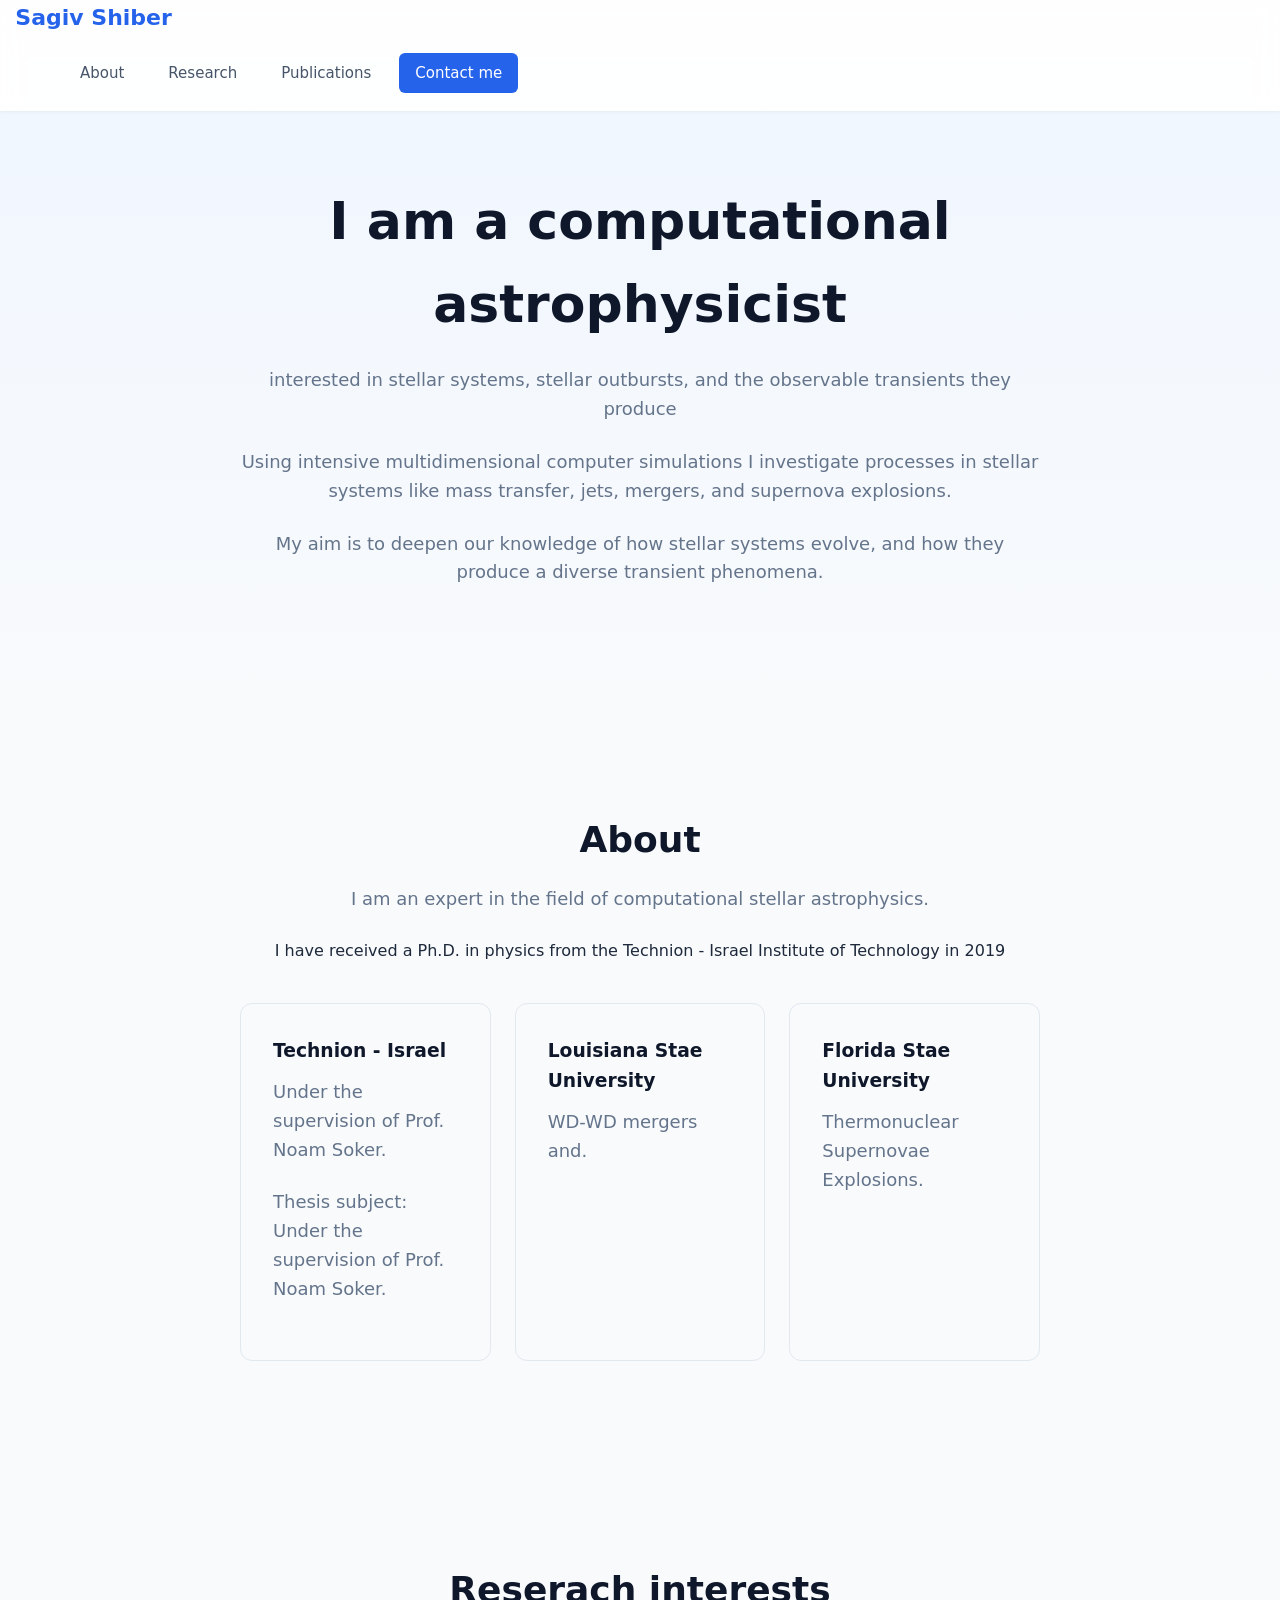
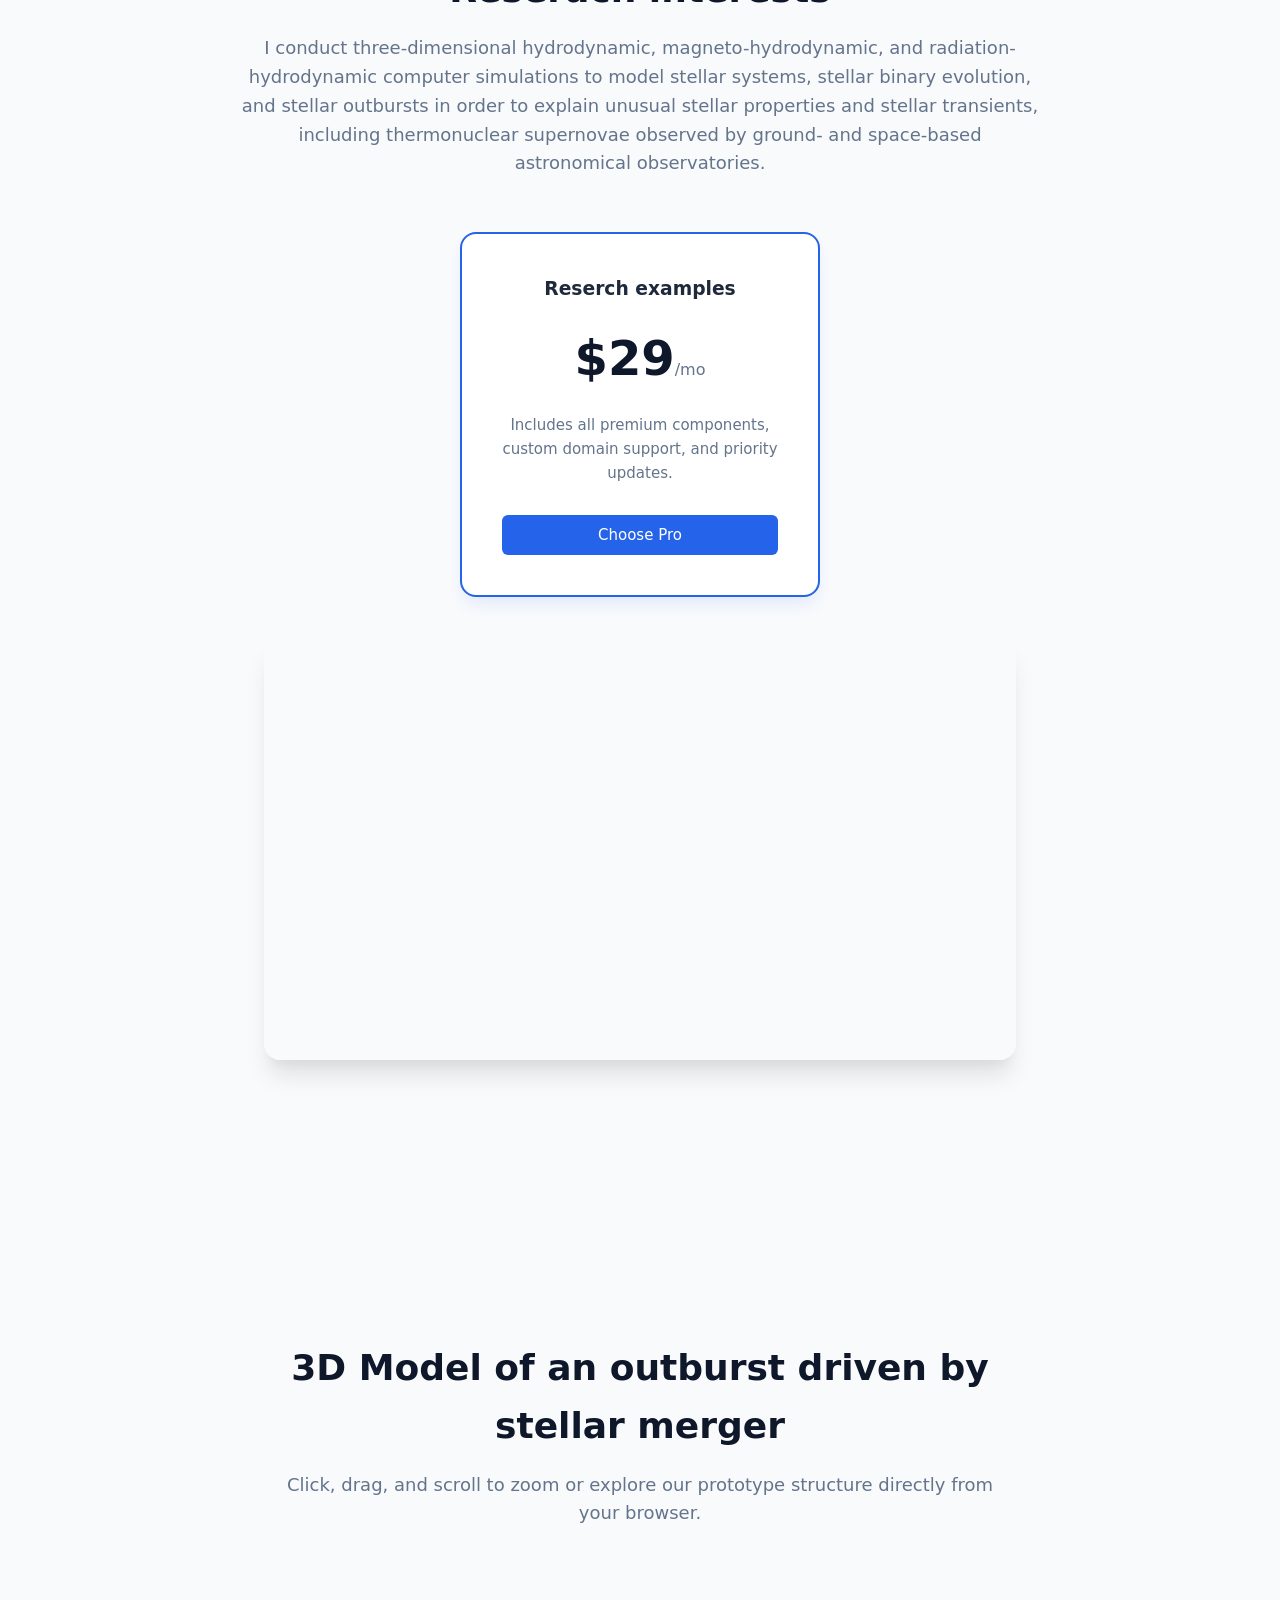
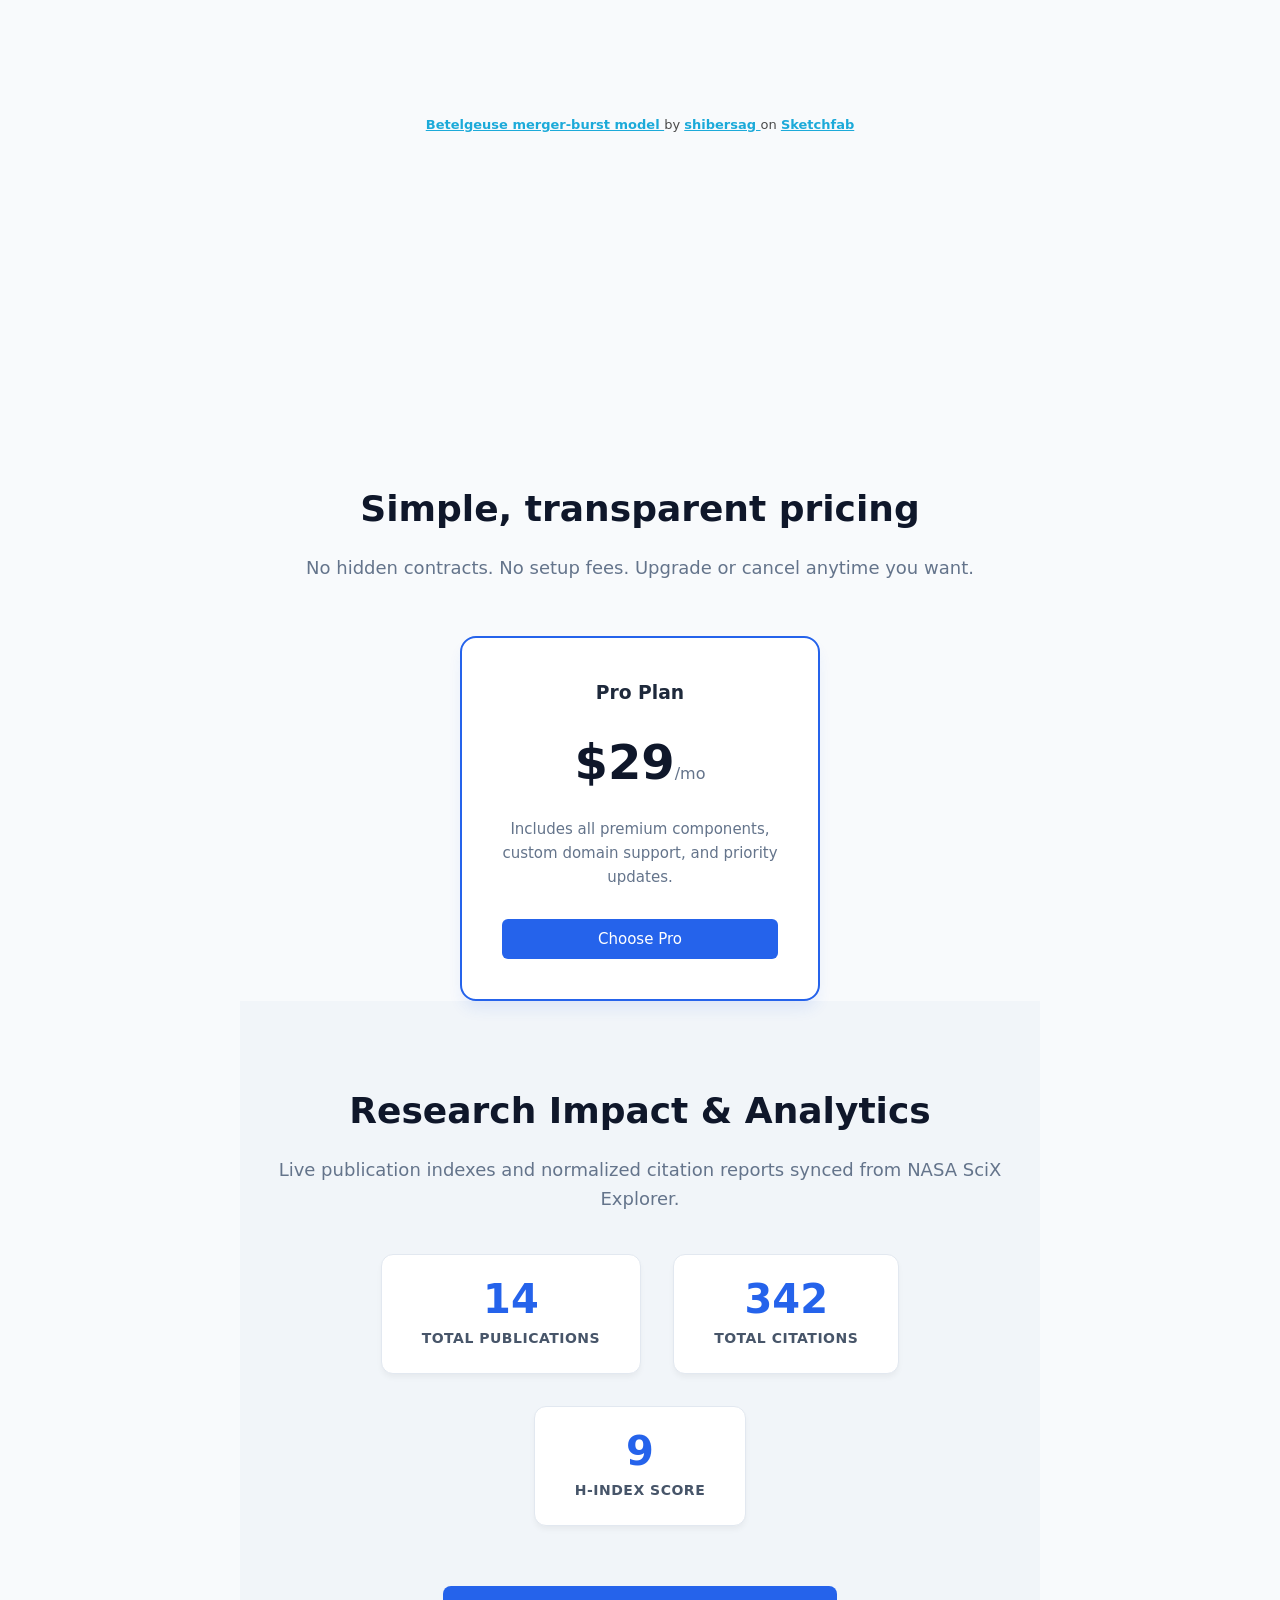
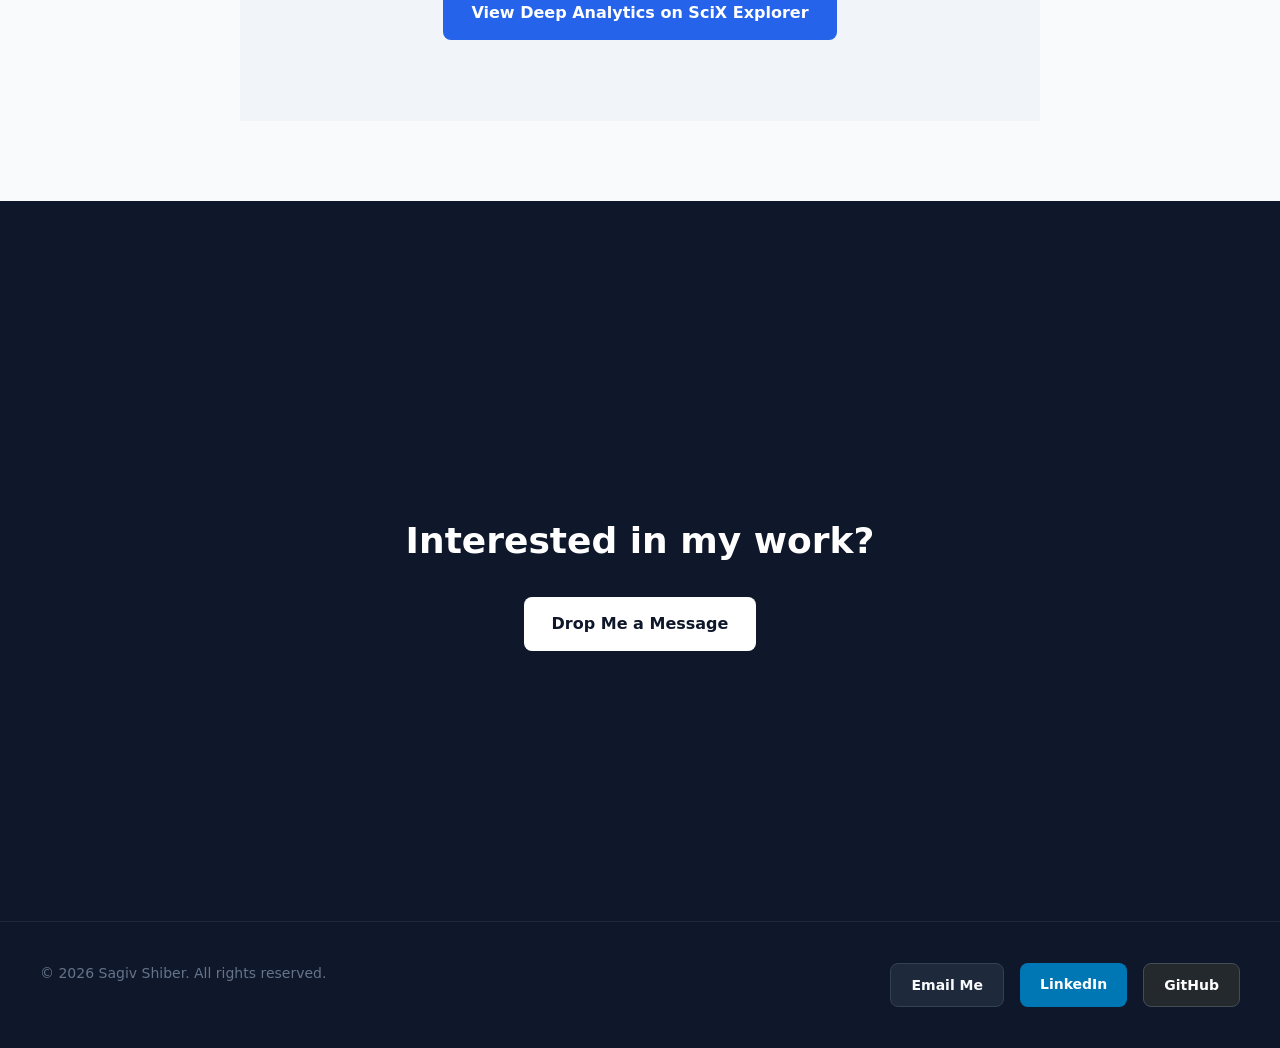
==== commit 7bf094f0: "Update index.html" ====
--- a/index.html
+++ b/index.html
@@ -105,9 +105,10 @@
         <!-- Home / Hero Section -->
         <section id="home">
             <div class="section-content">
-                <h1>I am a computational astrophysicist interested in stellar systems, stellar outbursts, and the observable transients they produce</h1>
+                <h1>I am a computational astrophysicist</h1>
+                <p>interested in stellar systems, stellar outbursts, and the observable transients they produce</p>
                 <p>Using intensive multidimensional computer simulations I investigate processes in stellar systems like mass transfer, jets, mergers, and supernova explosions.</p>
-                <p>As we now understand that stars are often formed in pairs, it is becoming clear that many transient phenomena, from novae to luminous red novae and supernovae are associated with stellar binarity.</p>
+                <!-- <p>As we now understand that stars are often formed in pairs, it is becoming clear that many transient phenomena, from novae to luminous red novae and supernovae are associated with stellar binarity.</p>-->
                 <p> My aim is to deepen our knowledge of how stellar systems evolve, and how they produce a diverse transient phenomena.</p>
             </div>
         </section>
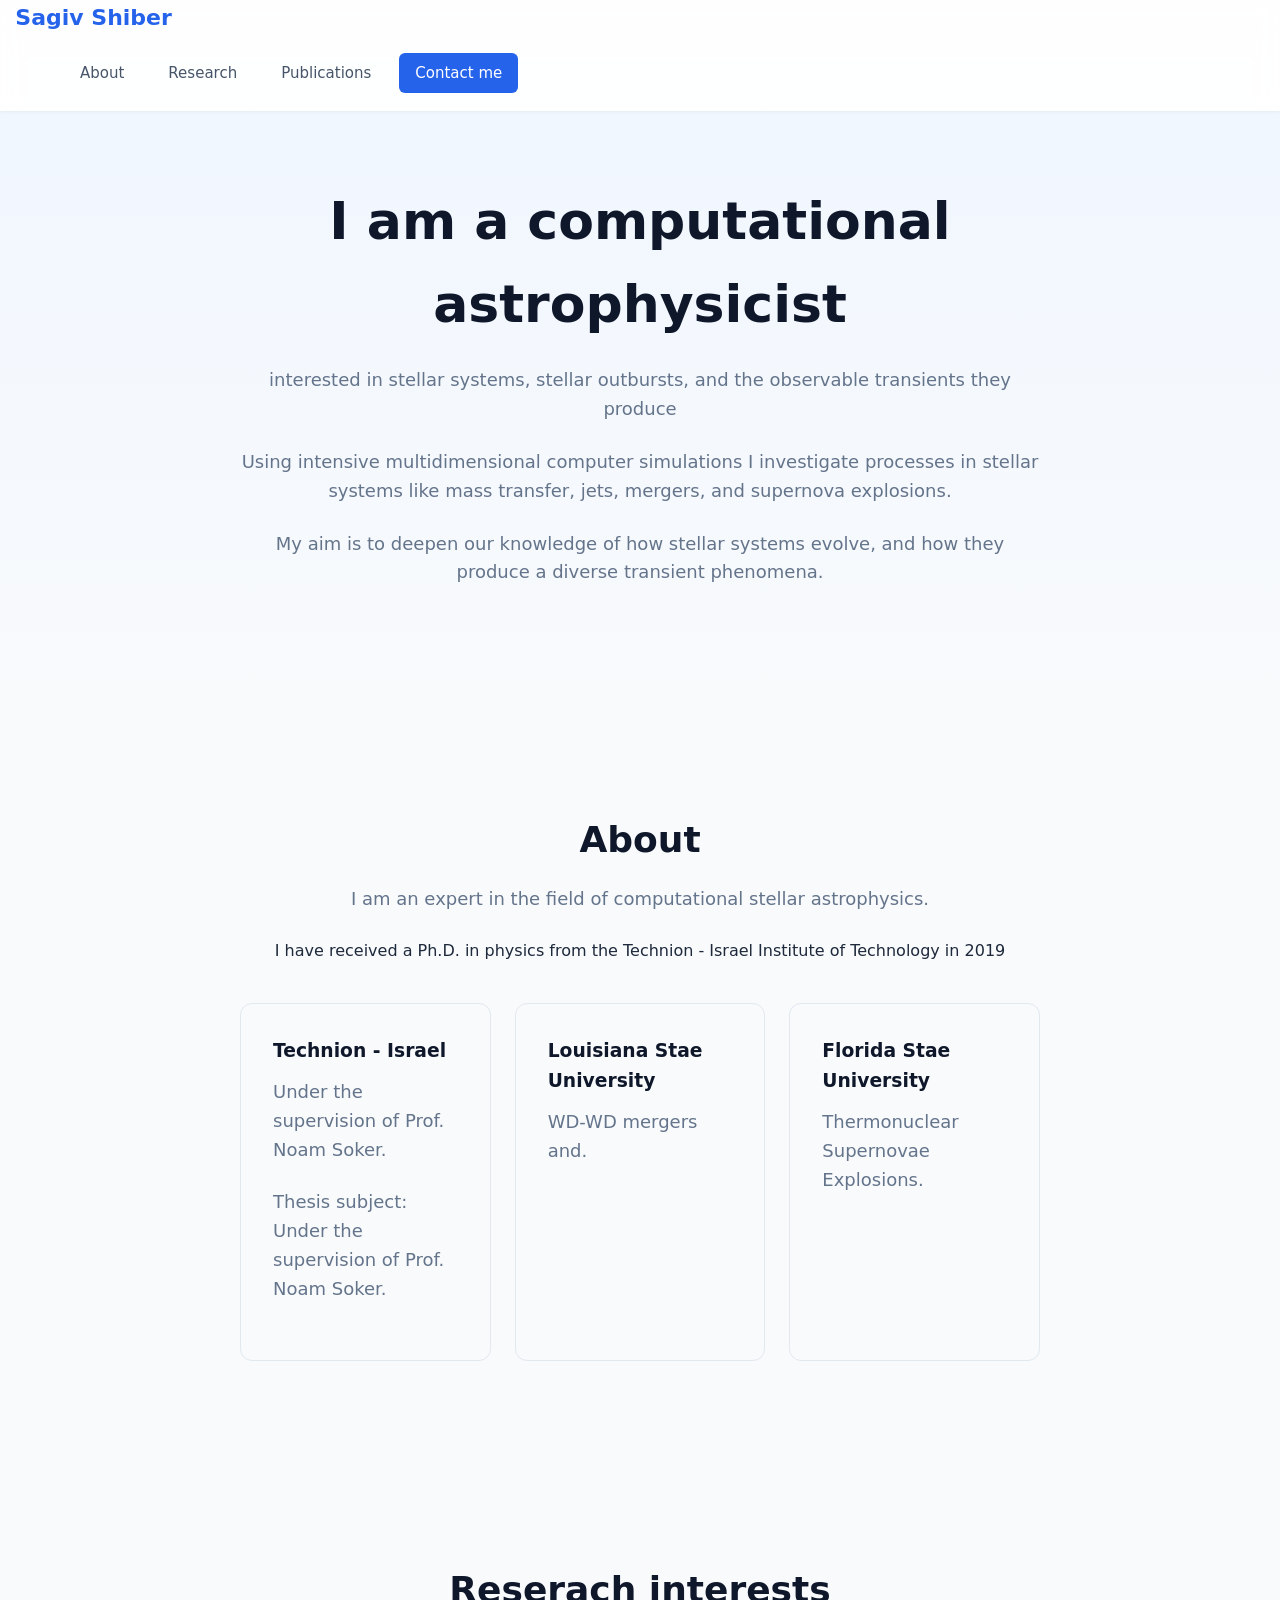
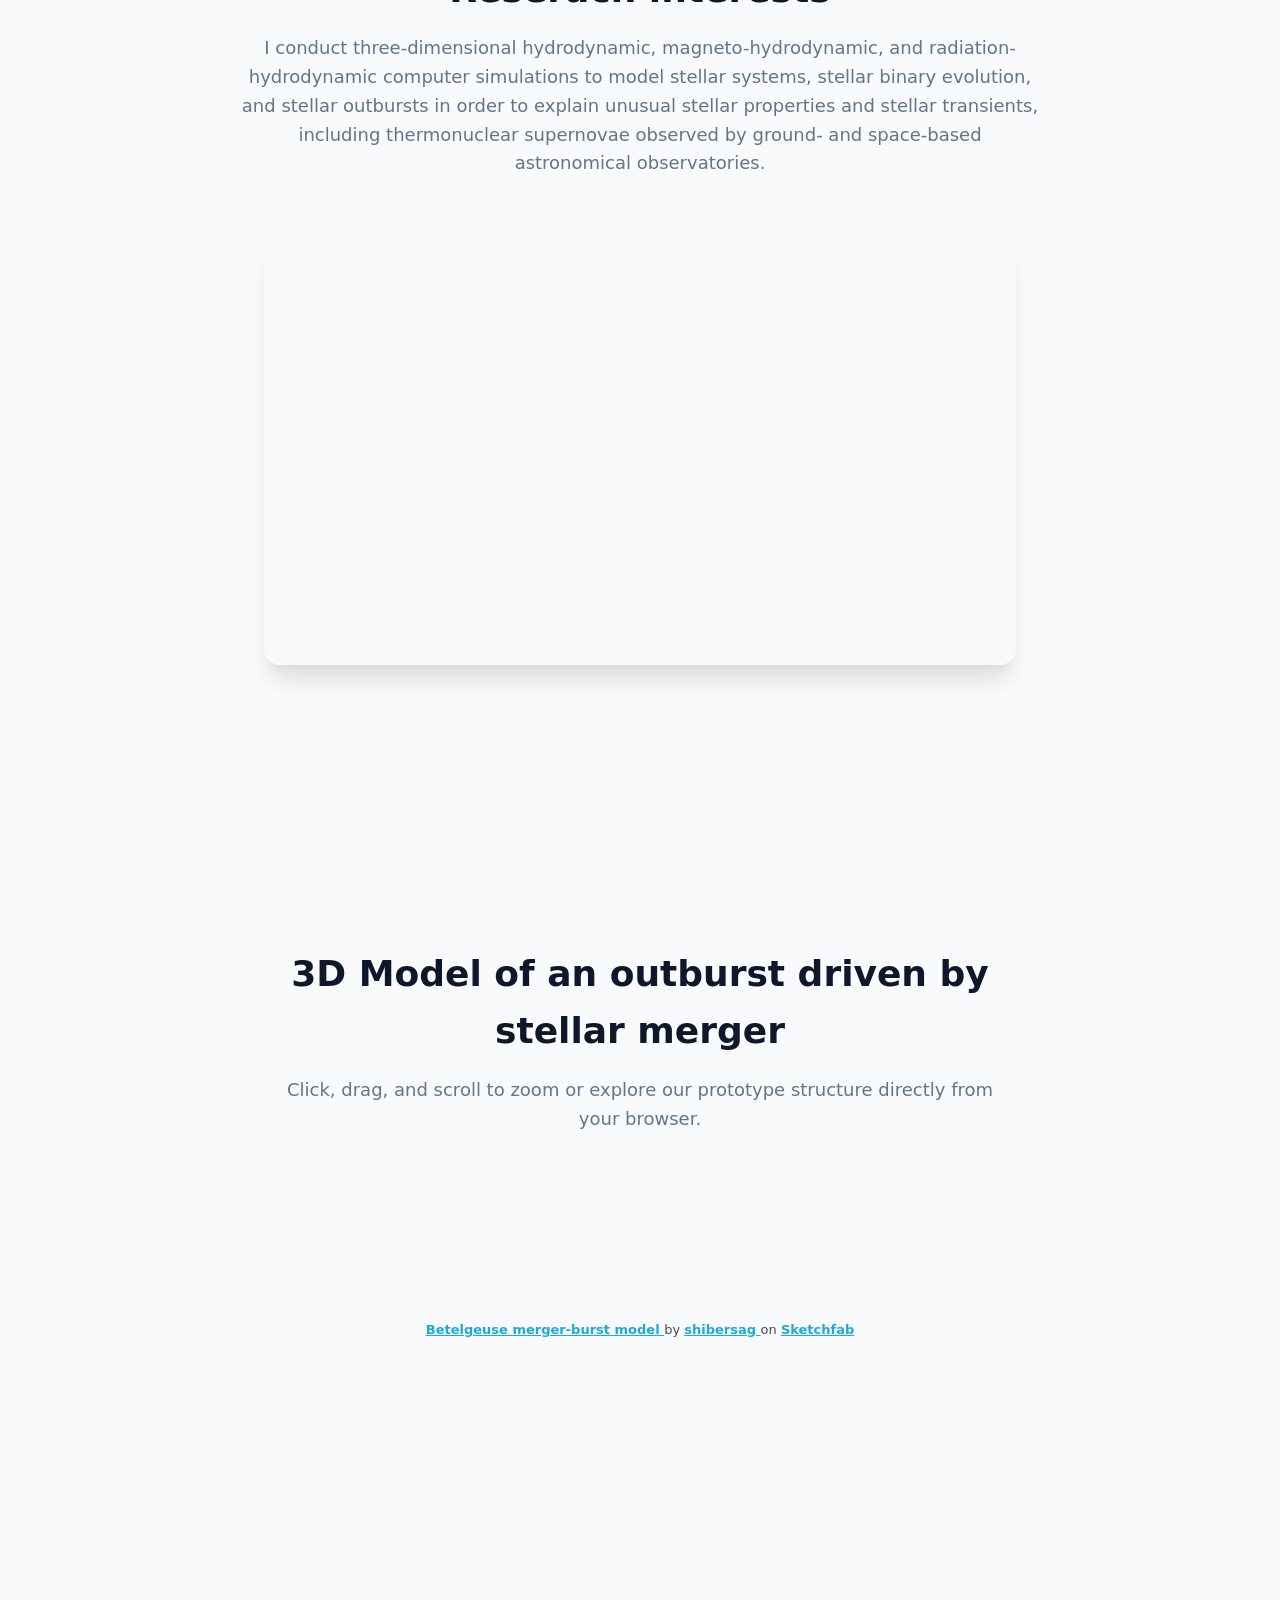
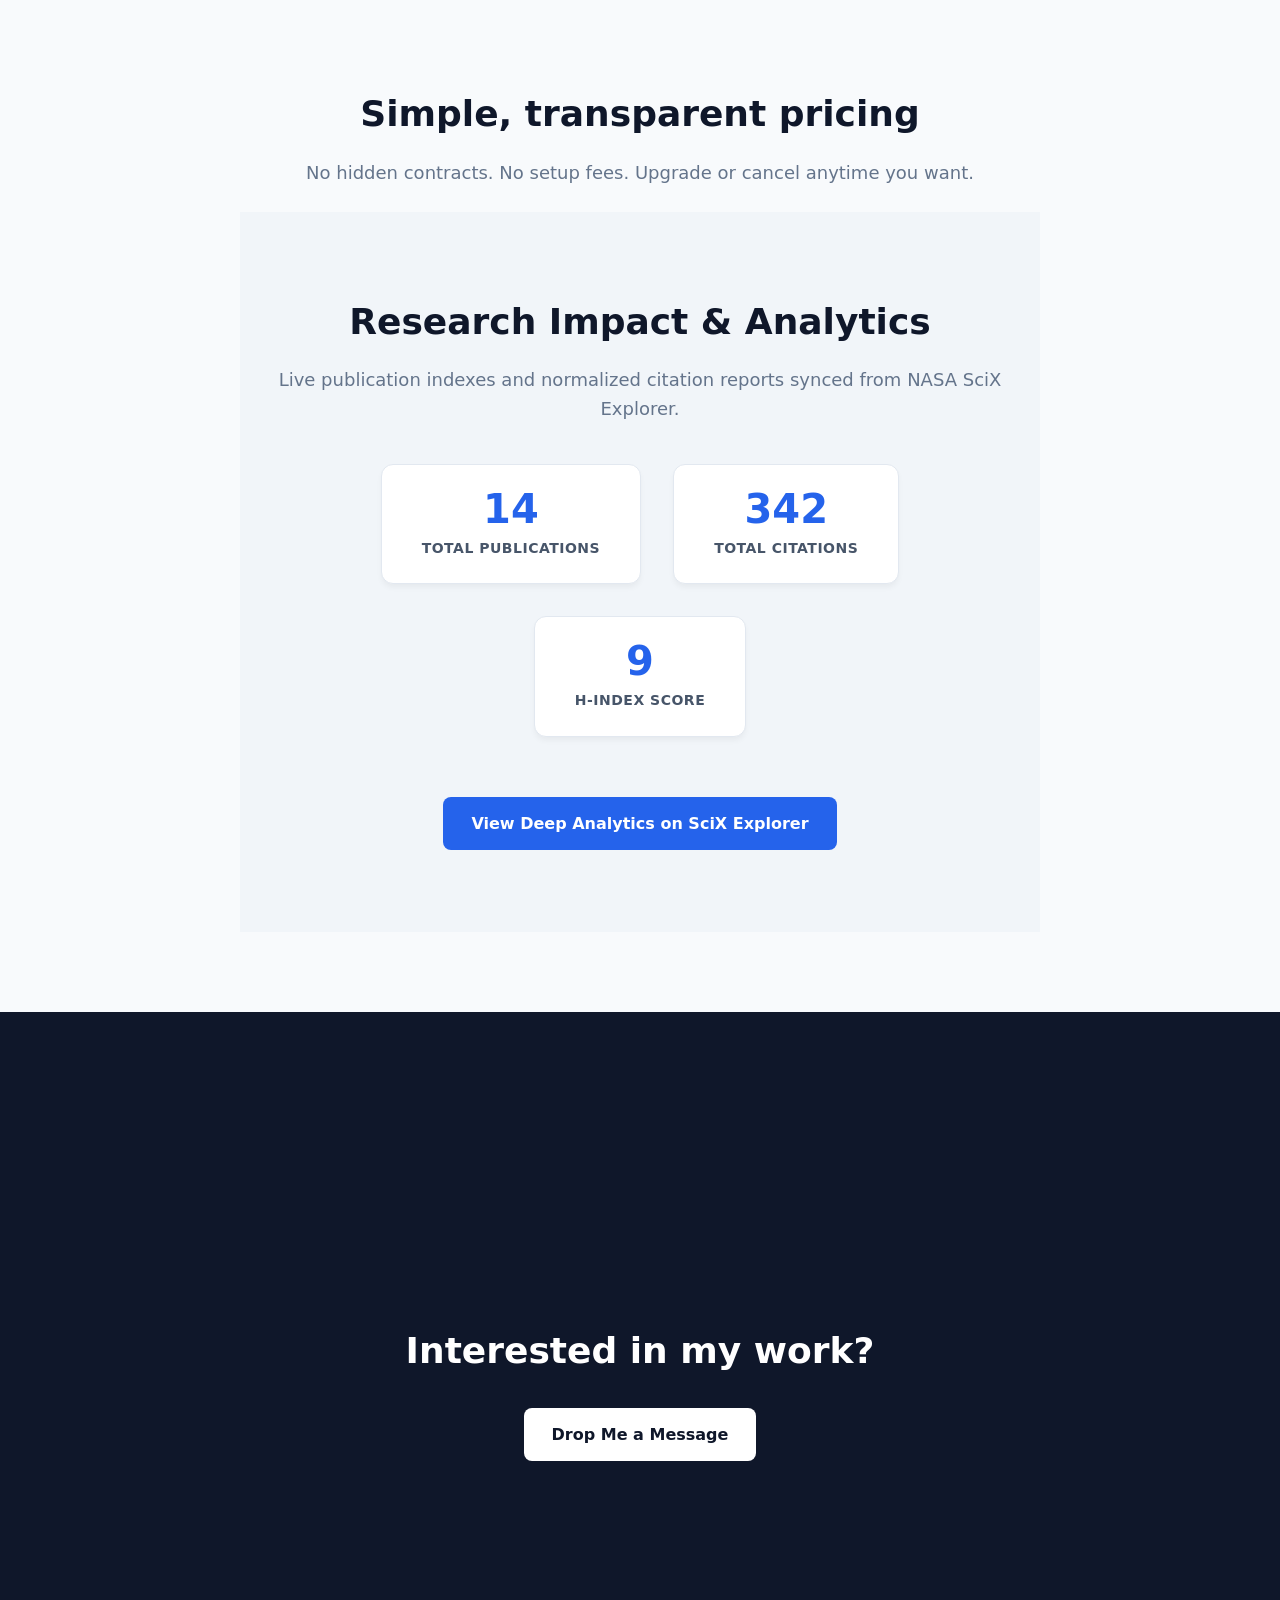
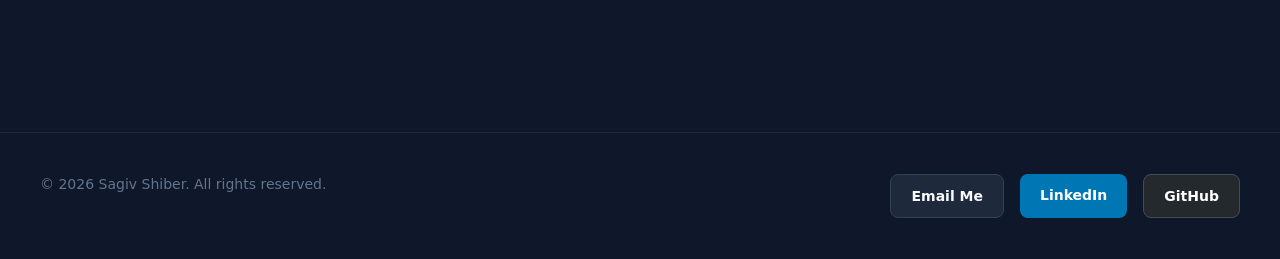
==== commit 24c9c349: "Update index.html" ====
--- a/index.html
+++ b/index.html
@@ -144,12 +144,12 @@
                 <p>I conduct three-dimensional hydrodynamic, magneto-hydrodynamic, and radiation-hydrodynamic computer simulations 
                     to model stellar systems, stellar binary evolution, and stellar outbursts in order to explain unusual stellar properties and 
                     stellar transients, including thermonuclear supernovae observed by ground- and space-based astronomical observatories.</p>
-                <div class="price-card">
+             <!--   <div class="price-card">
                     <h3>Reserch examples</h3>
                     <div class="price">$29<span style="font-size: 16px; font-weight: normal; color: #64748b;">/mo</span></div>
                     <p style="font-size: 15px; margin-bottom: 30px;">Includes all premium components, custom domain support, and priority updates.</p>
                     <a href="#contact" class="nav-btn cta" style="display: block; text-align: center;">Choose Pro</a>
-                </div>
+                </div> -->
         <!-- Video Player Block -->
         <div class="video-section">
             <div class="video-container">
@@ -163,7 +163,7 @@
     <div class="section-content">
         <h2>3D Model of an outburst driven by stellar merger</h2>
         <p>Click, drag, and scroll to zoom or explore our prototype structure directly from your browser.</p>
-        <div class="sketchfab-embed-wrapper"> <iframe title="Betelgeuse merger-burst model" frameborder="0" allowfullscreen mozallowfullscreen="true" webkitallowfullscreen="true" allow="autoplay; fullscreen; xr-spatial-tracking" xr-spatial-tracking execution-while-out-of-viewport execution-while-not-rendered web-share src="https://sketchfab.com/models/7f6f18a3d1944bae9bd47f6cb8115727/embed"> </iframe> <p style="font-size: 13px; font-weight: normal; margin: 5px; color: #4A4A4A;"> <a href="https://sketchfab.com/3d-models/betelgeuse-merger-burst-model-7f6f18a3d1944bae9bd47f6cb8115727" target="_blank" rel="nofollow" style="font-weight: bold; color: #1CAAD9;"> Betelgeuse merger-burst model </a> by <a href="https://sketchfab.com/shibersag" target="_blank" rel="nofollow" style="font-weight: bold; color: #1CAAD9;"> shibersag </a> on <a href="https://sketchfab.com" target="_blank" rel="nofollow" style="font-weight: bold; color: #1CAAD9;">Sketchfab</a></p></div>
+        <div class="sketchfab-container"> <iframe title="Betelgeuse merger-burst model" frameborder="0" allowfullscreen mozallowfullscreen="true" webkitallowfullscreen="true" allow="autoplay; fullscreen; xr-spatial-tracking" xr-spatial-tracking execution-while-out-of-viewport execution-while-not-rendered web-share src="https://sketchfab.com/models/7f6f18a3d1944bae9bd47f6cb8115727/embed"> </iframe> <p style="font-size: 13px; font-weight: normal; margin: 5px; color: #4A4A4A;"> <a href="https://sketchfab.com/3d-models/betelgeuse-merger-burst-model-7f6f18a3d1944bae9bd47f6cb8115727" target="_blank" rel="nofollow" style="font-weight: bold; color: #1CAAD9;"> Betelgeuse merger-burst model </a> by <a href="https://sketchfab.com/shibersag" target="_blank" rel="nofollow" style="font-weight: bold; color: #1CAAD9;"> shibersag </a> on <a href="https://sketchfab.com" target="_blank" rel="nofollow" style="font-weight: bold; color: #1CAAD9;">Sketchfab</a></p></div>
         <!-- <div class="sketchfab-container">
             <!-- SWAP OUT THE EMBED CODE BELOW WITH YOUR SKETCHFAB EMBED LINK -->
          <!--   <iframe title="3D Model" frameborder="0" allowfullscreen mozallowfullscreen="true" webkitallowfullscreen="true" allow="autoplay; fullscreen; xr-spatial-tracking" xr-spatial-tracking execution-while-out-of-viewport execution-while-not-rendered web-share src="https://sketchfab.com"></iframe>
@@ -179,12 +179,12 @@
             <div class="section-content">
                 <h2>Simple, transparent pricing</h2>
                 <p>No hidden contracts. No setup fees. Upgrade or cancel anytime you want.</p>
-                <div class="price-card">
+               <!-- <div class="price-card">
                     <h3>Pro Plan</h3>
                     <div class="price">$29<span style="font-size: 16px; font-weight: normal; color: #64748b;">/mo</span></div>
                     <p style="font-size: 15px; margin-bottom: 30px;">Includes all premium components, custom domain support, and priority updates.</p>
                     <a href="#contact" class="nav-btn cta" style="display: block; text-align: center;">Choose Pro</a>
-                </div>
+                </div> -->
                 <!-- Academic Publication & Citation Metrics Card -->
 <section id="scix-metrics">
     <div class="section-content">
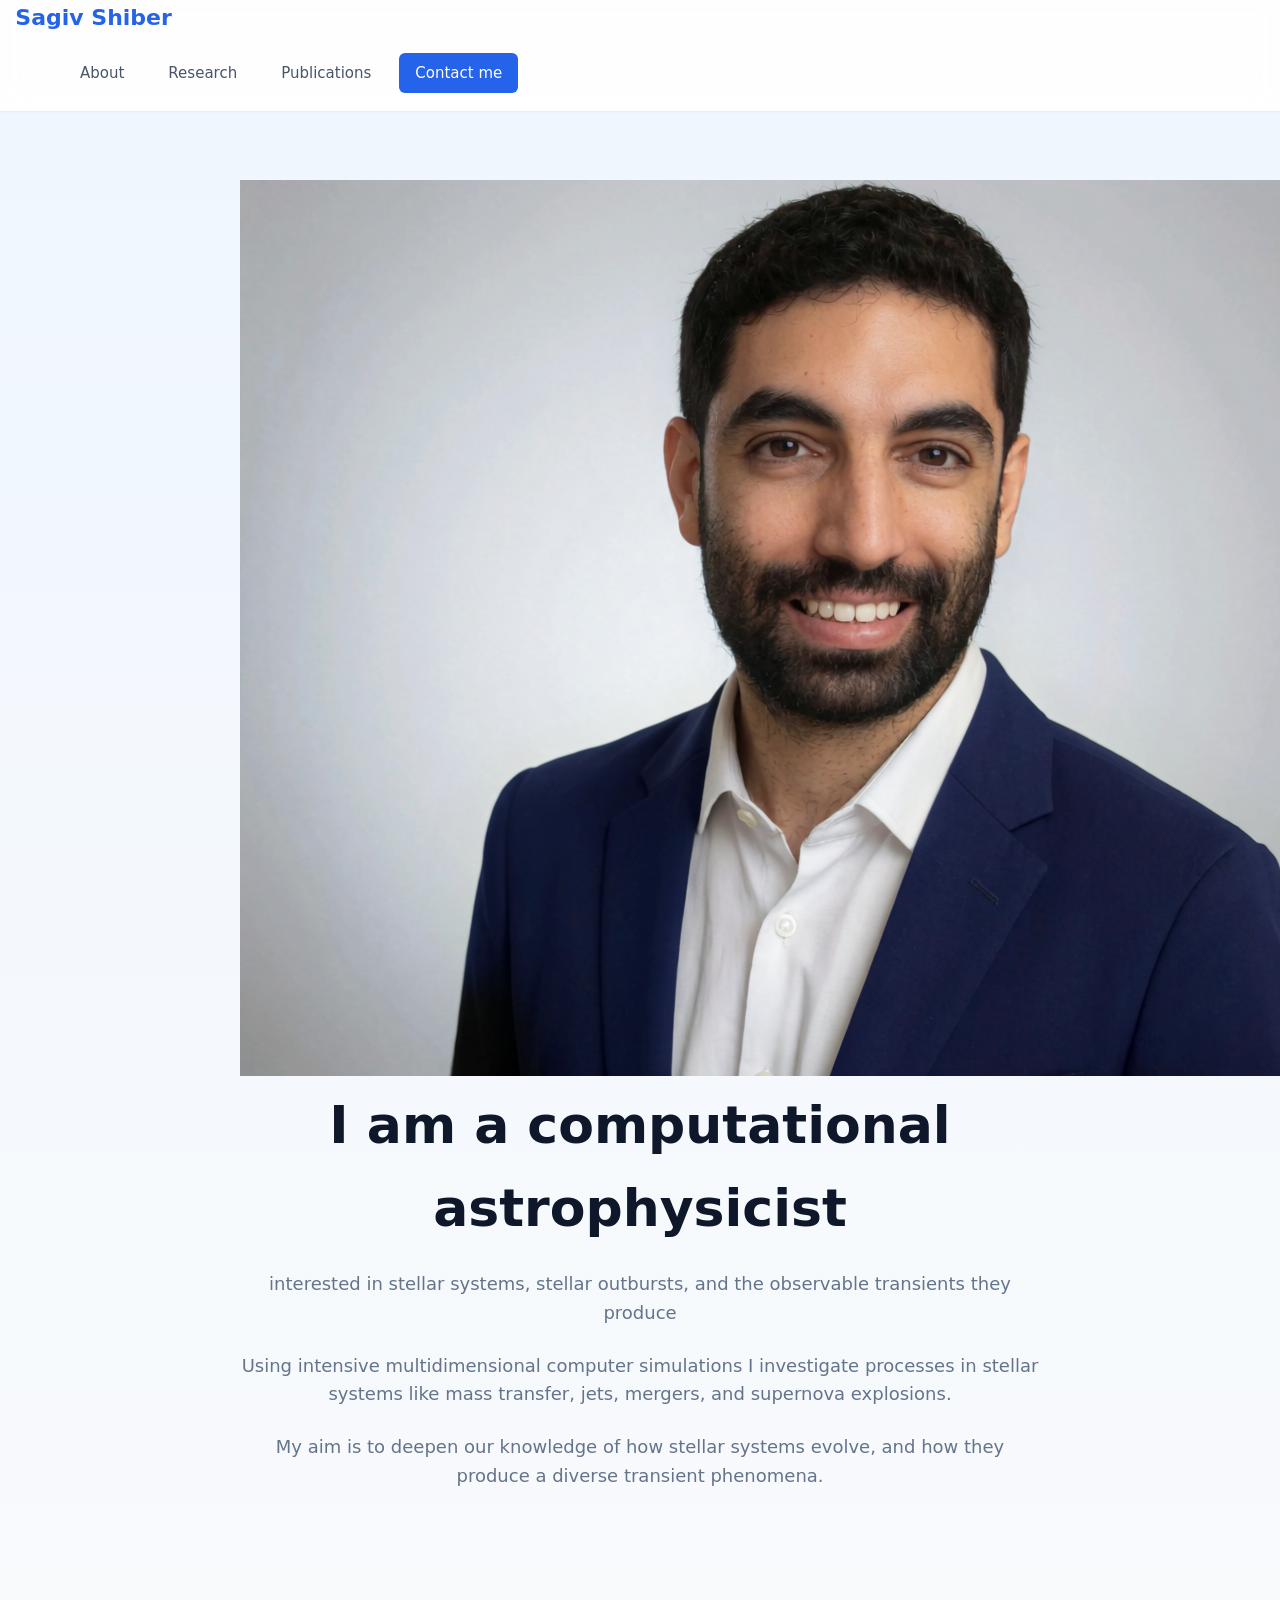
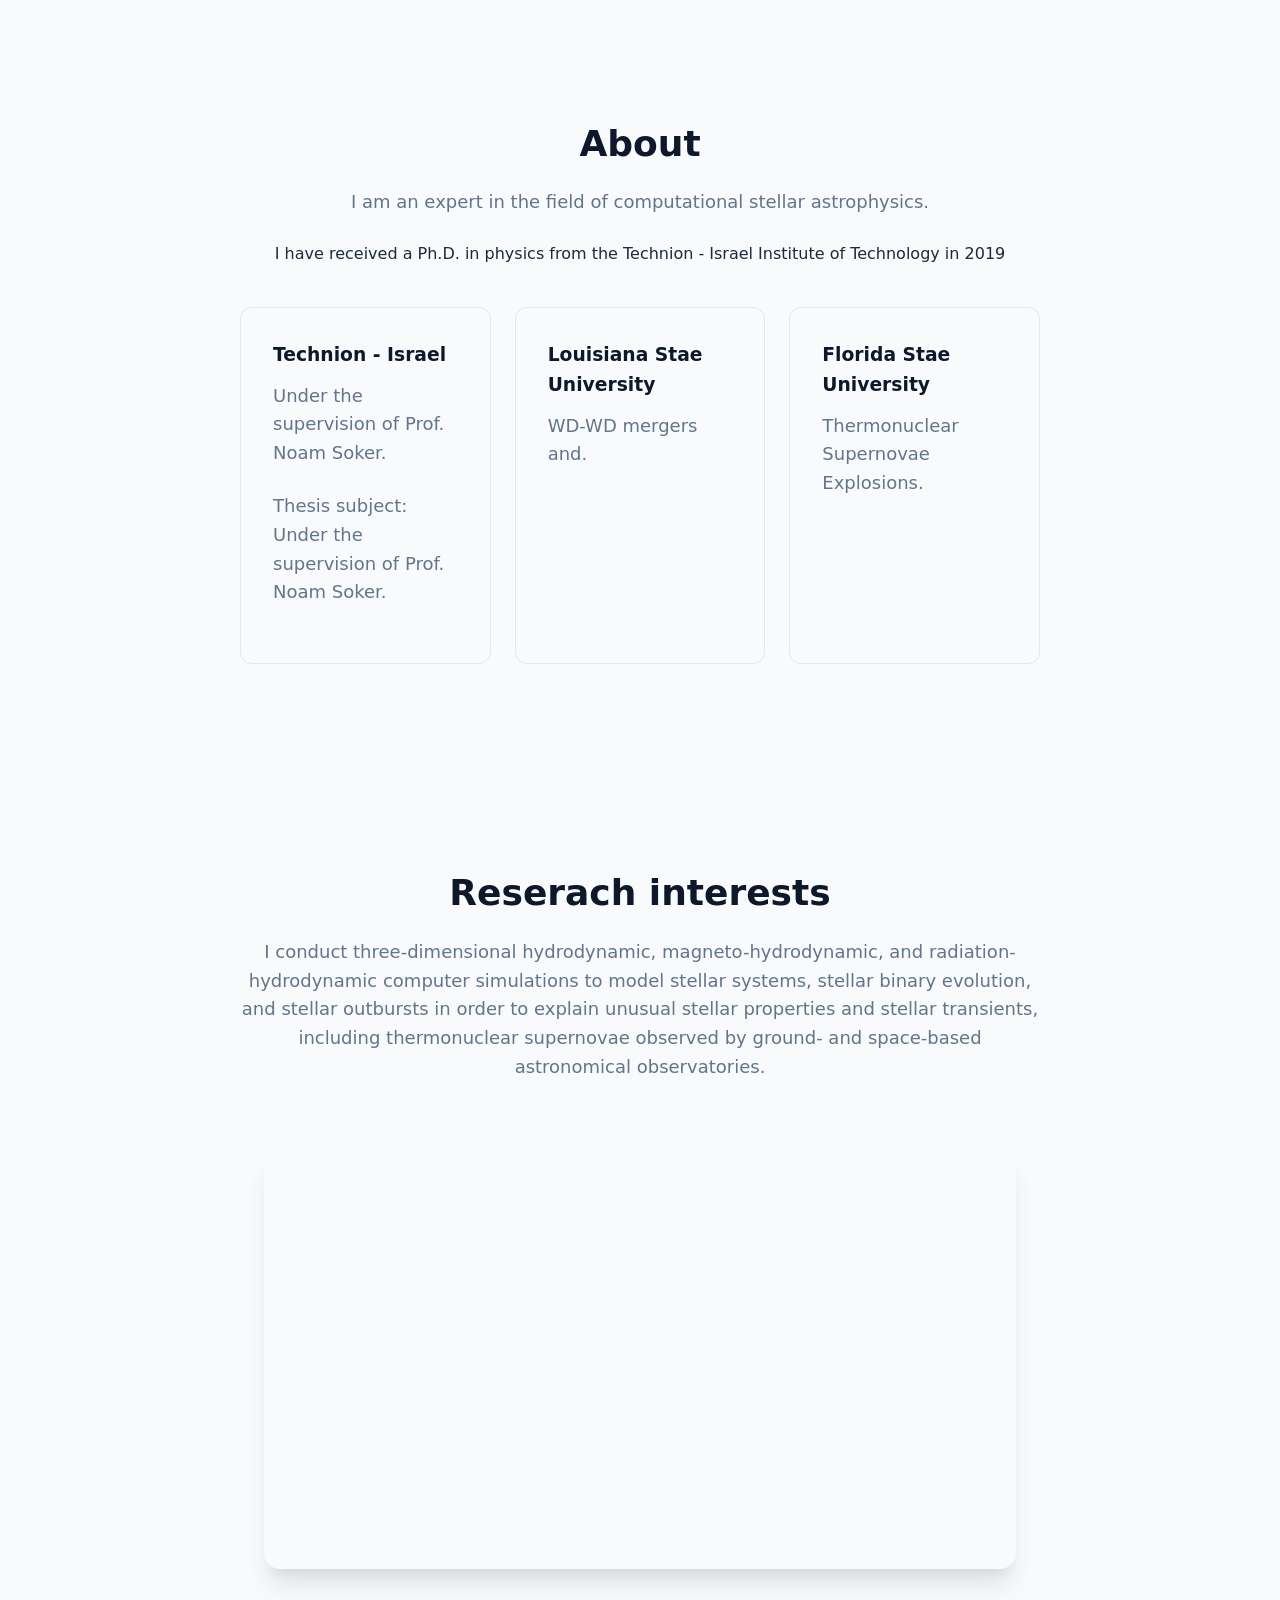
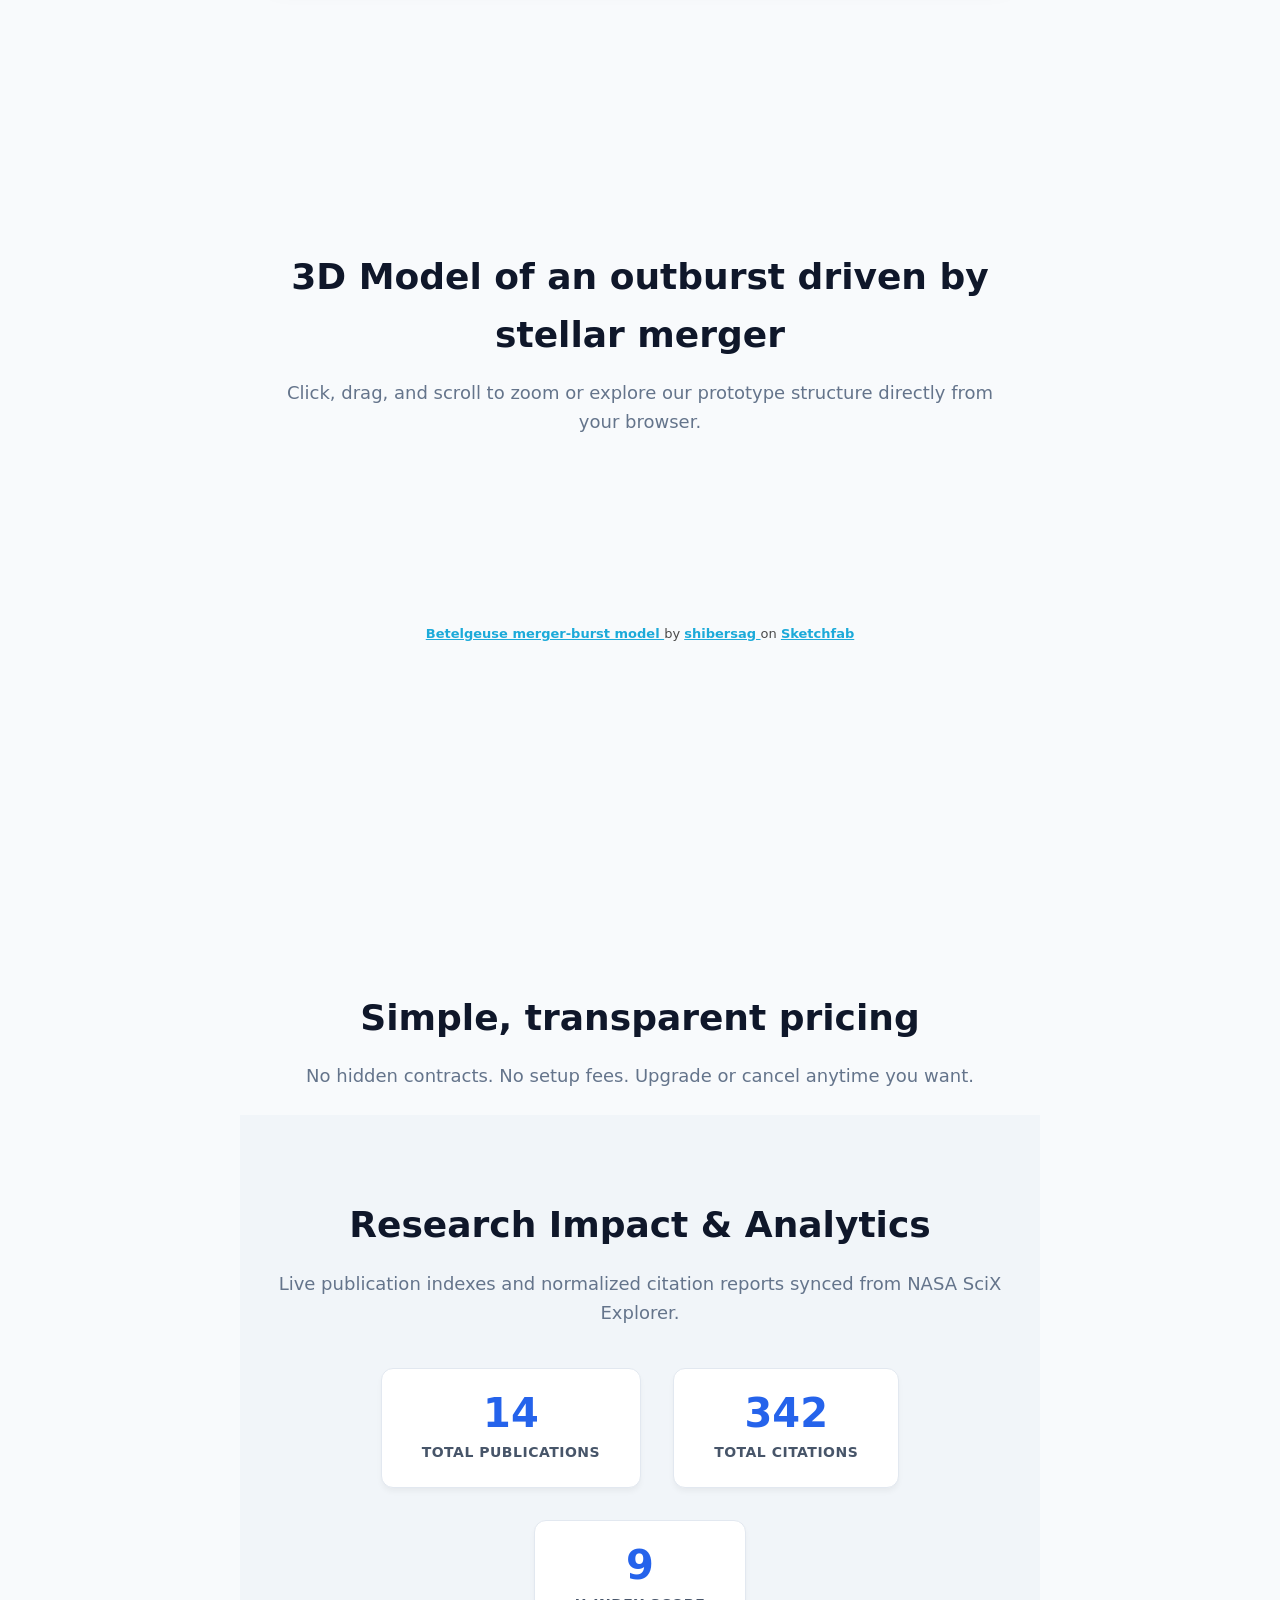
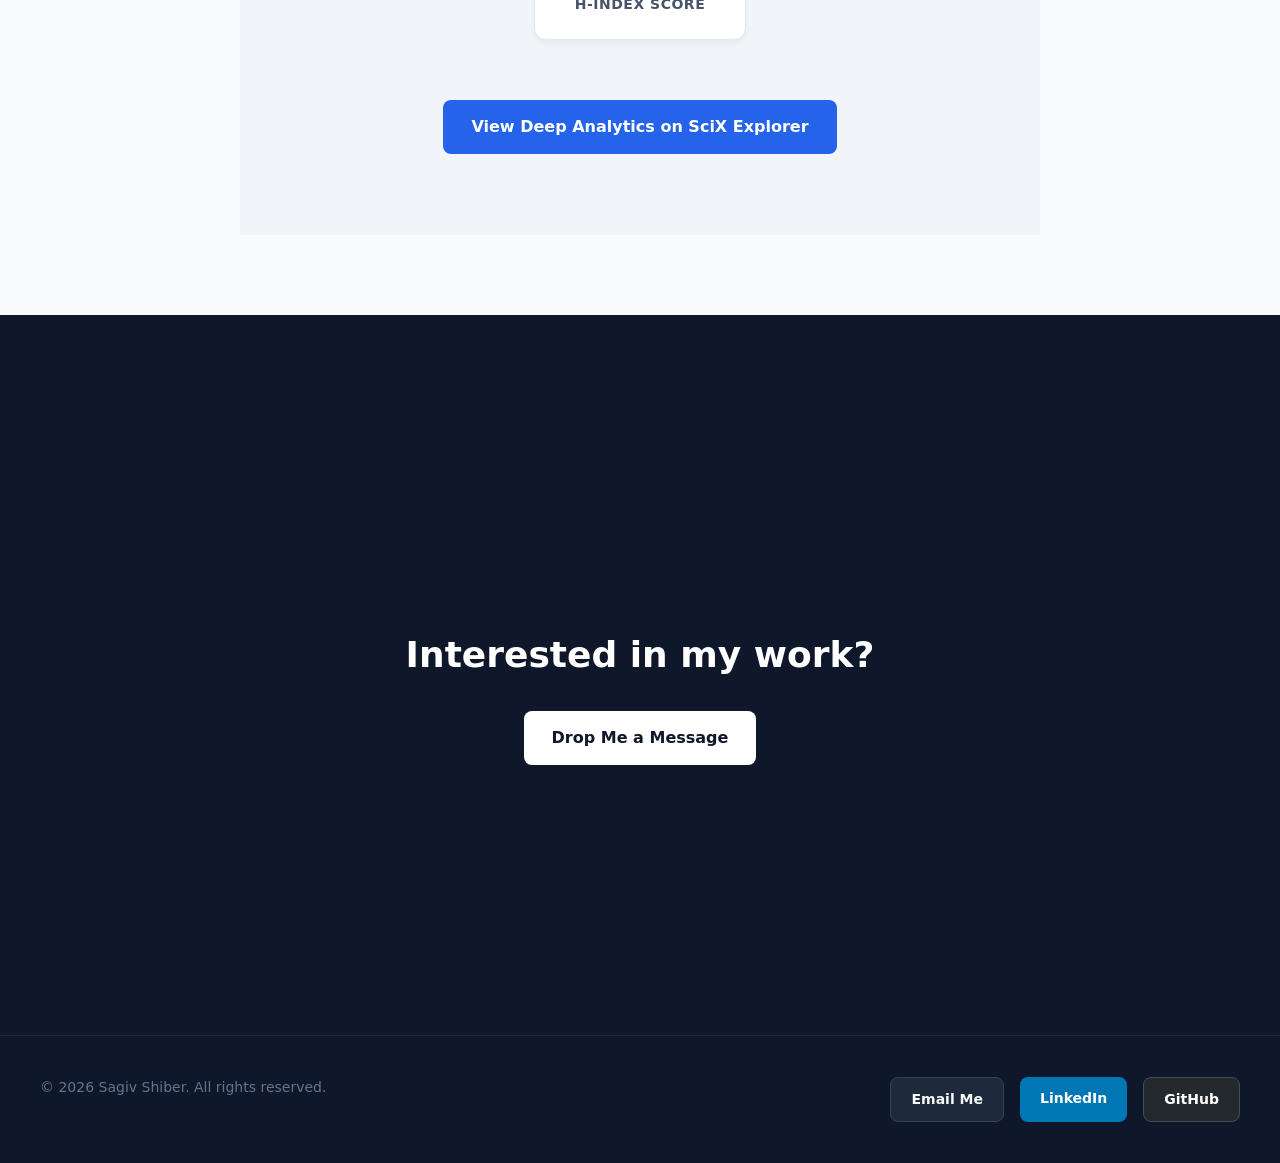
==== commit e0353225: "Update index.html" ====
--- a/index.html
+++ b/index.html
@@ -105,6 +105,11 @@
         <!-- Home / Hero Section -->
         <section id="home">
             <div class="section-content">
+                <!-- Profile Image Wrapper -->
+                <div class="profile-image-container">
+                <!-- If your image name is different, change profile.jpg to your exact file name -->
+                <img src="headshot.png" alt="My headshot picture" class="profile-avatar">
+                </div>
                 <h1>I am a computational astrophysicist</h1>
                 <p>interested in stellar systems, stellar outbursts, and the observable transients they produce</p>
                 <p>Using intensive multidimensional computer simulations I investigate processes in stellar systems like mass transfer, jets, mergers, and supernova explosions.</p>
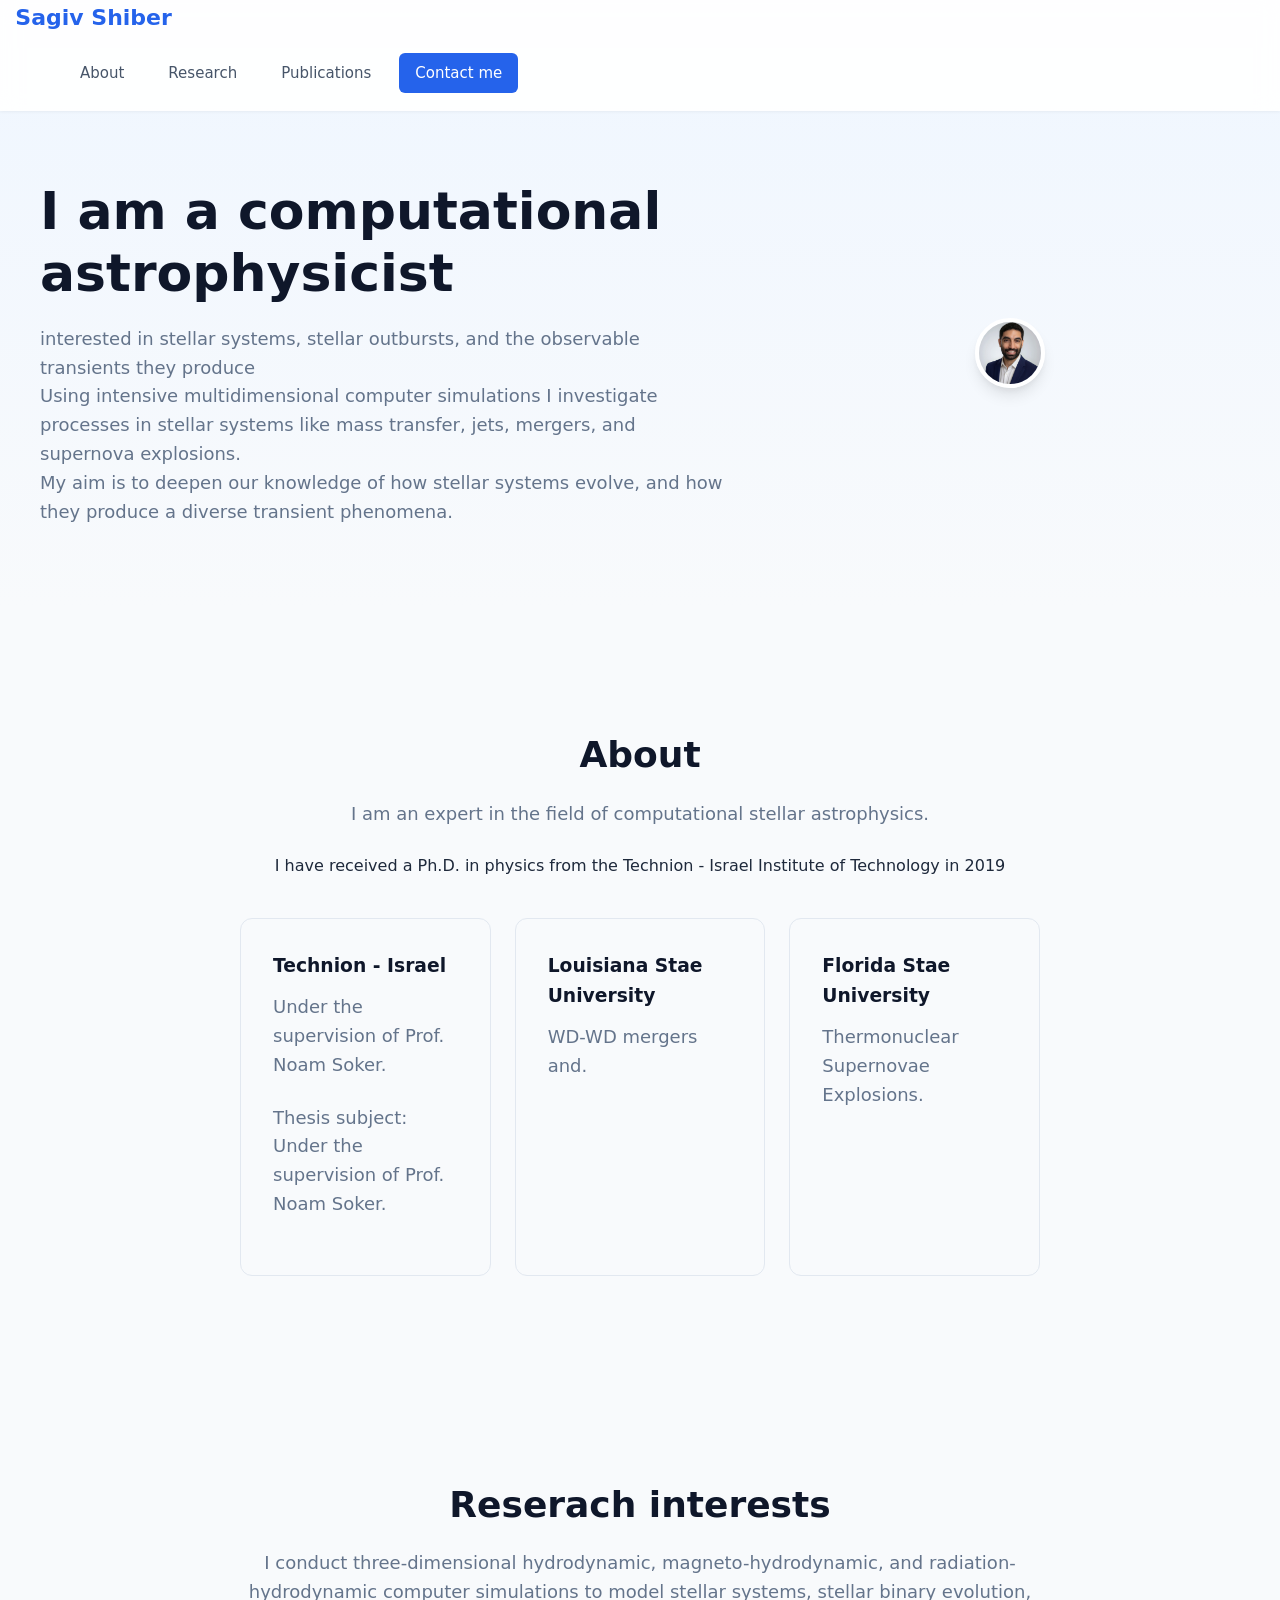
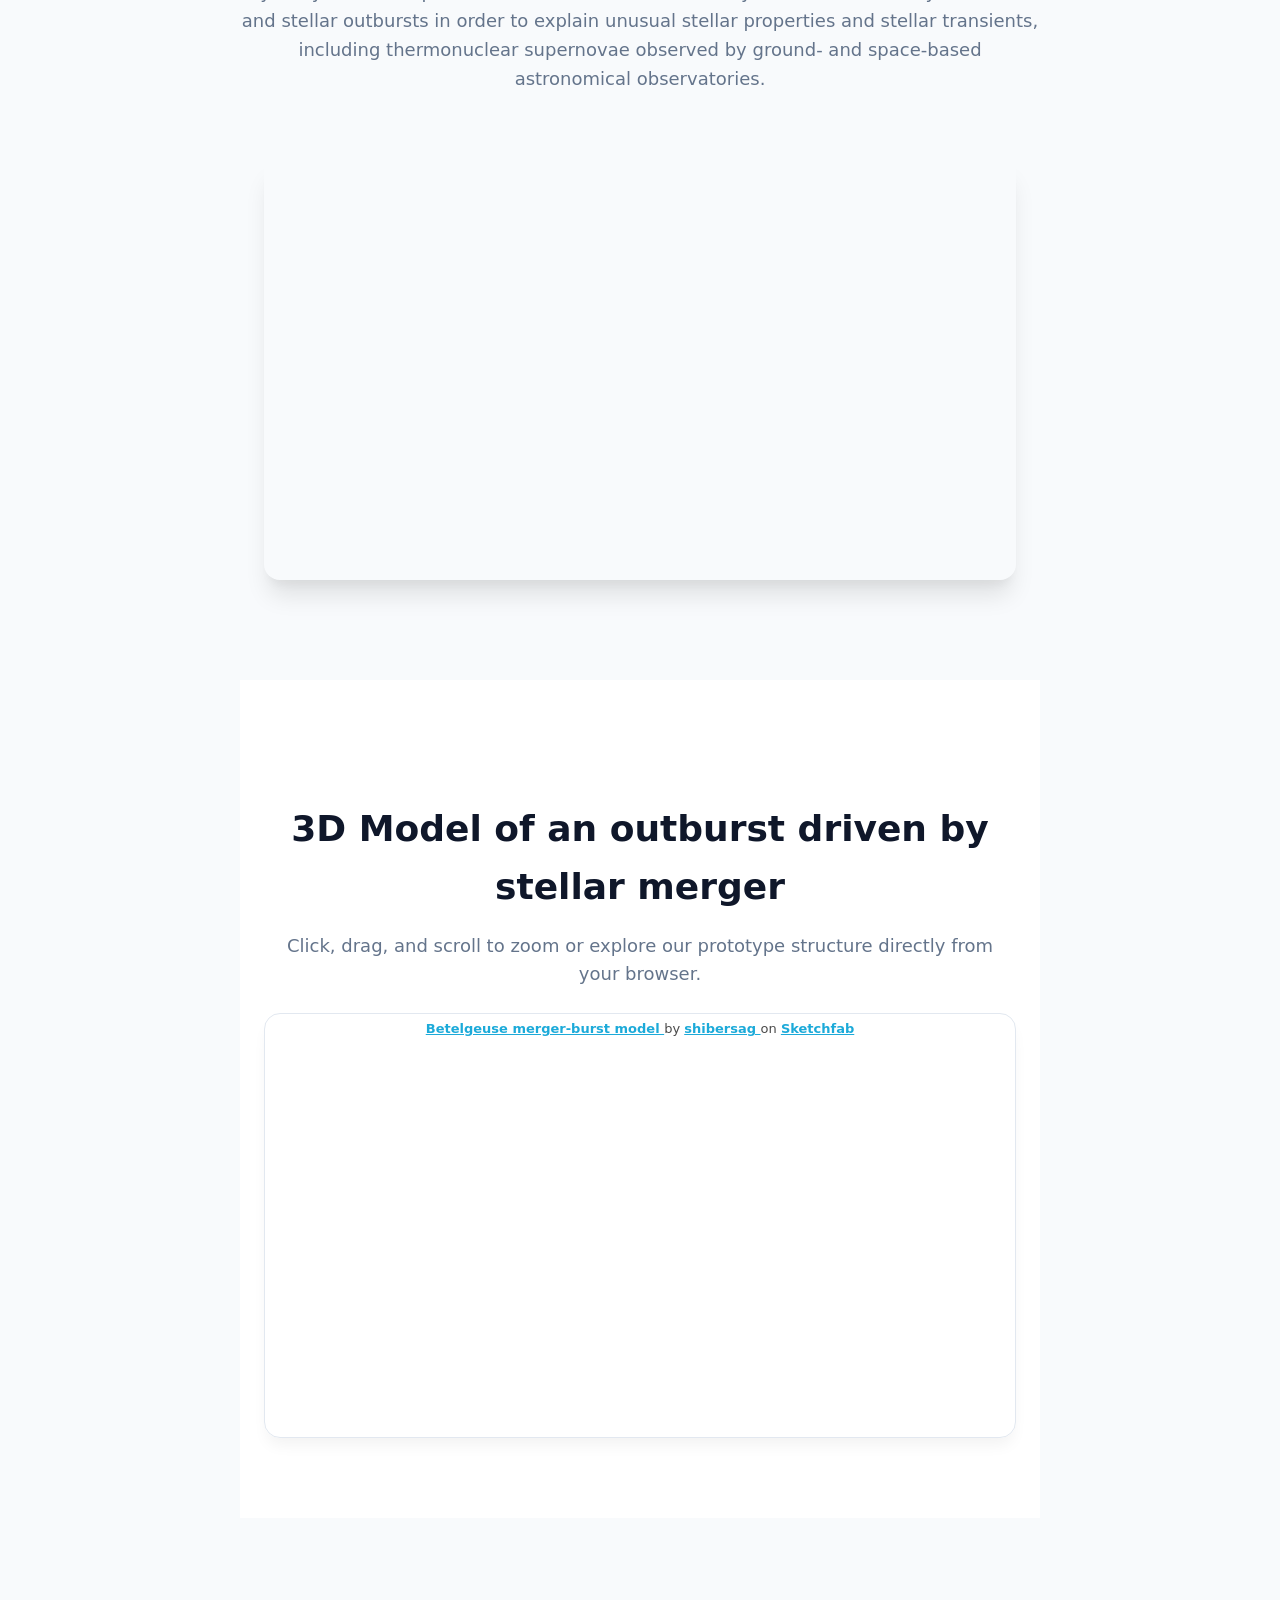
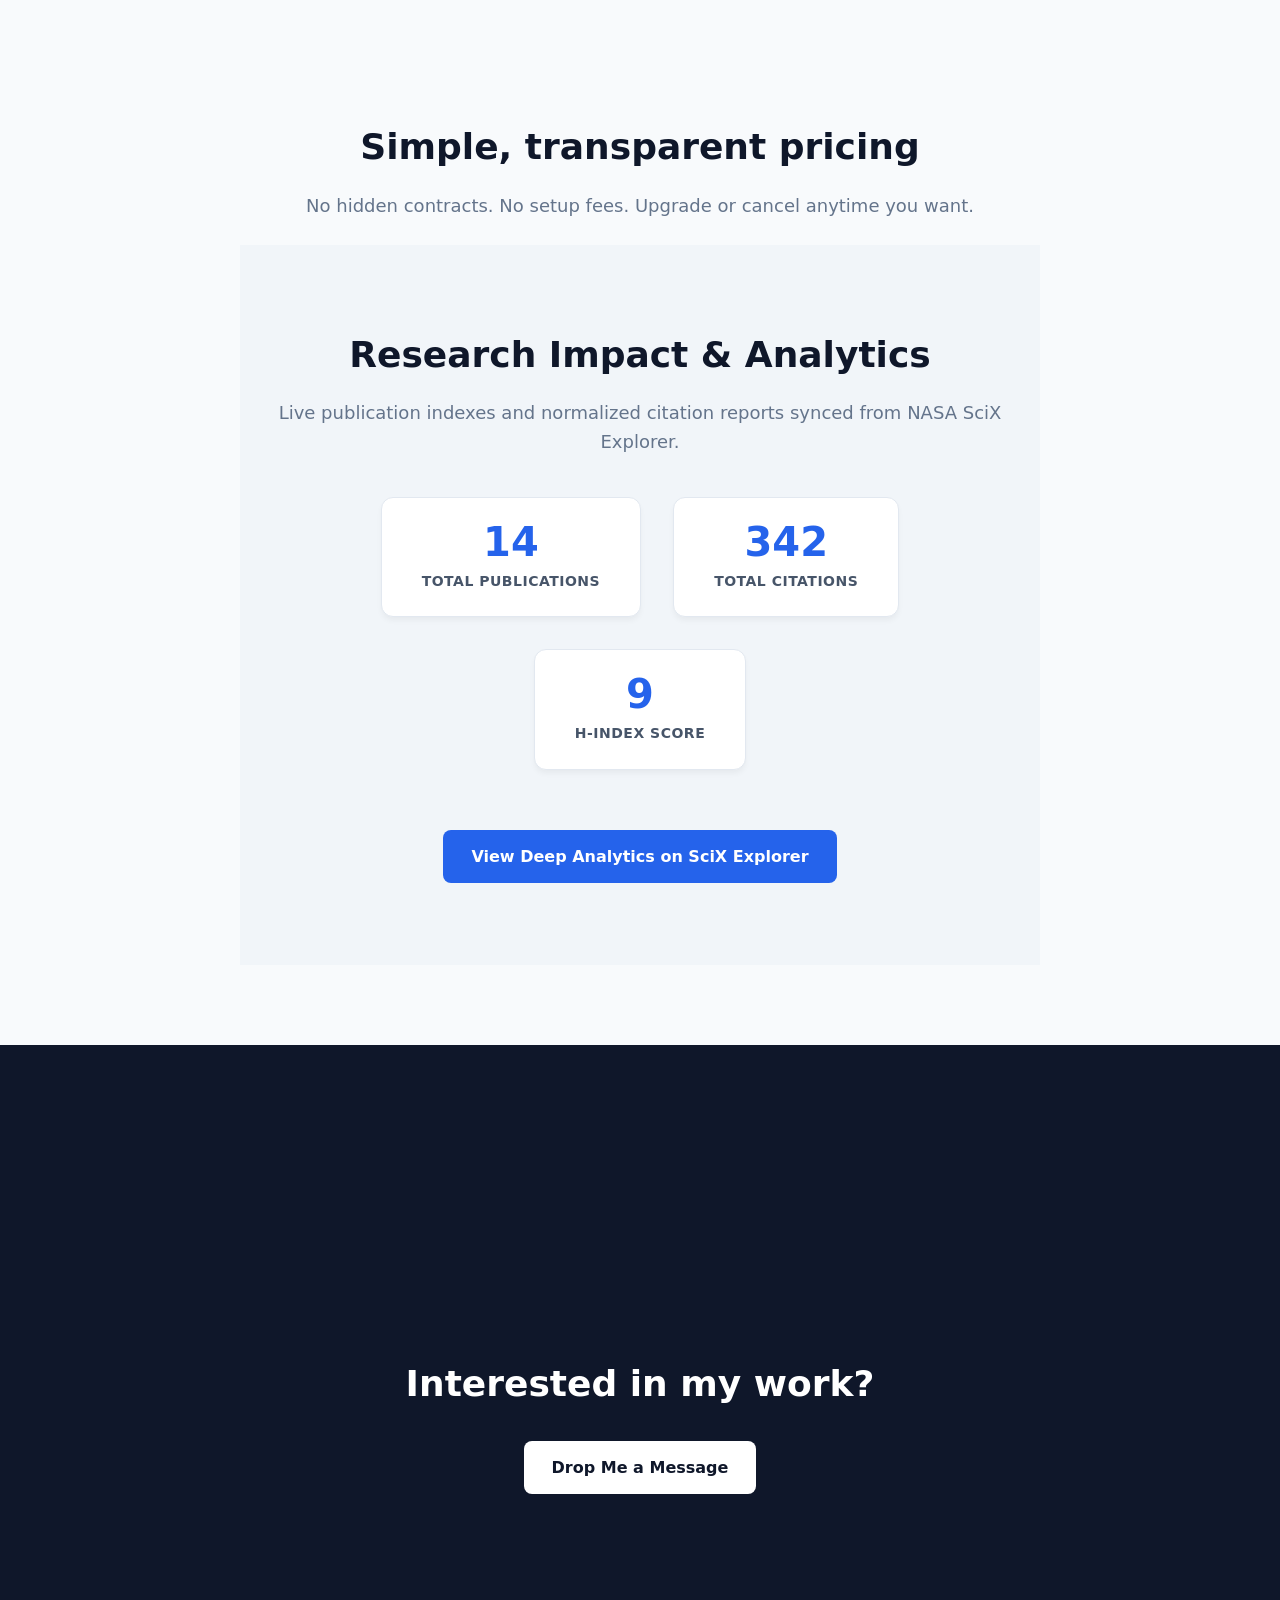
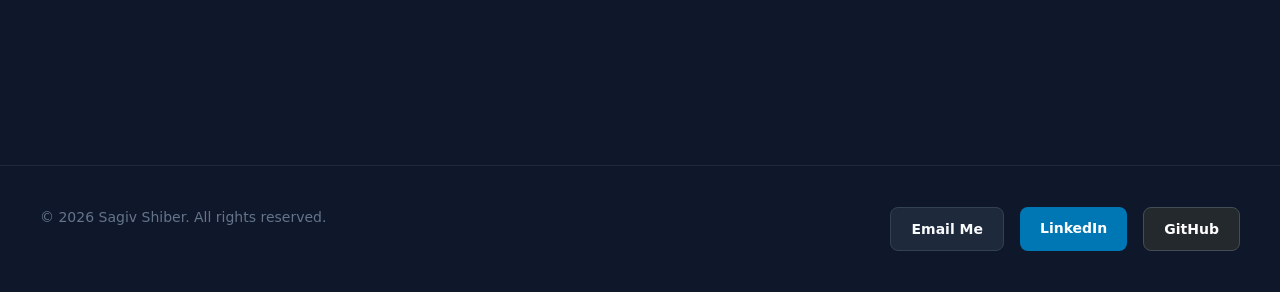
==== commit 9f2f3fd5: "Update index.html" ====
--- a/index.html
+++ b/index.html
@@ -104,17 +104,21 @@
     <main>
         <!-- Home / Hero Section -->
         <section id="home">
-            <div class="section-content">
-                <!-- Profile Image Wrapper -->
-                <div class="profile-image-container">
-                <!-- If your image name is different, change profile.jpg to your exact file name -->
-                <img src="headshot.png" alt="My headshot picture" class="profile-avatar">
+            <div class="hero-two-column">
+                <!-- Left Side: Profile Text Content -->
+                <div class="hero-text-content">
+                    <h1>I am a computational astrophysicist</h1>
+                    <p>interested in stellar systems, stellar outbursts, and the observable transients they produce</p>
+                    <p>Using intensive multidimensional computer simulations I investigate processes in stellar systems like mass transfer, jets, mergers, and supernova explosions.</p>
+                    <!-- <p>As we now understand that stars are often formed in pairs, it is becoming clear that many transient phenomena, from novae to luminous red novae and supernovae are associated with stellar binarity.</p>-->
+                    <p> My aim is to deepen our knowledge of how stellar systems evolve, and how they produce a diverse transient phenomena.</p>
                 </div>
-                <h1>I am a computational astrophysicist</h1>
-                <p>interested in stellar systems, stellar outbursts, and the observable transients they produce</p>
-                <p>Using intensive multidimensional computer simulations I investigate processes in stellar systems like mass transfer, jets, mergers, and supernova explosions.</p>
-                <!-- <p>As we now understand that stars are often formed in pairs, it is becoming clear that many transient phenomena, from novae to luminous red novae and supernovae are associated with stellar binarity.</p>-->
-                <p> My aim is to deepen our knowledge of how stellar systems evolve, and how they produce a diverse transient phenomena.</p>
+        
+                <!-- Right Side: Profile Picture Container -->
+                <div class="hero-image-content">
+                    <!-- Ensure profile.jpg matches your uploaded file name exactly -->
+                    <img src="headshot.png" alt="My headshot picture" class="profile-avatar">
+                </div>
             </div>
         </section>
 
--- a/style.css
+++ b/style.css
@@ -26,6 +26,112 @@
     flex-wrap: wrap;
     justify-content: center;
 }
+
+/* Profile Image Avatar Styling */
+.profile-image-container {
+    margin-bottom: 24px;
+    display: flex;
+    justify-content: center;
+}
+/* Two-Column Hero Base Layout */
+#home {
+    background: linear-gradient(to bottom, #eff6ff, #f8fafc);
+    padding: 160px 24px 80px 24px; /* Generous padding to clear the sticky top nav */
+    min-height: auto;
+    display: flex;
+    justify-content: center;
+    align-items: center;
+}
+
+.hero-two-column {
+    max-width: 1200px;
+    width: 100%;
+    margin: 0 auto;
+    display: grid;
+    grid-template-columns: 1.2fr 0.8fr; /* Gives the text slightly more horizontal space than the image */
+    gap: 48px;
+    align-items: center;
+    text-align: left; /* Left aligns all text layout content */
+}
+
+/* Typography Overrides for Left-Aligned Grid */
+.hero-text-content h1 {
+    font-size: 48px;
+    font-weight: 800;
+    margin-bottom: 20px;
+    color: #0f172a;
+    line-height: 1.2;
+}
+
+.hero-text-content p {
+    font-size: 18px;
+    color: #64748b;
+    margin-bottom: 0; /* Clear bottom spacing inside the column framework */
+}
+
+/* Image Positioning Framework */
+.hero-image-content {
+    display: flex;
+    justify-content: center;
+    align-items: center;
+}
+
+.profile-avatar-large {
+    width: 100%;
+    max-width: 300px; /* Caps image scale width nicely on massive layouts */
+    aspect-ratio: 1 / 1; /* Locks file into a perfect square aspect frame */
+    border-radius: 24px; /* Modern square with smooth rounded corners (change to 50% if you prefer a circle) */
+    object-fit: cover; /* Prevents human facial stretching inside dynamic windows */
+    border: 6px solid #ffffff;
+    box-shadow: 0 20px 25px -5px rgba(0, 0, 0, 0.1), 0 10px 10px -5px rgba(0, 0, 0, 0.04);
+    transition: transform 0.3s cubic-bezier(0.4, 0, 0.2, 1);
+}
+
+.profile-avatar-large:hover {
+    transform: translateY(-8px) scale(1.02); /* Clean lift-and-pop microanimation effect on cursor hover */
+}
+
+/* Mobile Responsiveness Engine */
+@media (max-width: 768px) {
+    #home {
+        padding-top: 140px; /* Snug spacing adjustment on smaller devices */
+    }
+    
+    .hero-two-column {
+        grid-template-columns: 1fr; /* Drops down to a standard single vertical stack framework */
+        gap: 32px;
+        text-align: center; /* Shifts content alignment text rules back to center focus for phone screens */
+    }
+    
+    /* Reorders visual execution so your photo stacks over your text headline on mobile displays */
+    .hero-image-content {
+        order: -1; 
+    }
+    
+    .hero-text-content h1 {
+        font-size: 36px;
+    }
+    
+    .profile-avatar-large {
+        max-width: 220px; /* Scales picture box size down comfortably to save screen real estate */
+    }
+}
+
+.profile-avatar {
+    width: 70px;       /* Controls the width of your profile picture */
+    height: 70px;      /* Controls the height of your profile picture */
+    border-radius: 50%; /* Makes the image frame perfectly circular */
+    object-fit: cover;  /* Ensures the photo doesn't look stretched or squished */
+    border: 4px solid #ffffff; /* Adds a clean white border frame */
+    box-shadow: 0 10px 15px -3px rgba(0, 0, 0, 0.1), 0 4px 6px -2px rgba(0, 0, 0, 0.05); /* Adds a soft drop-shadow depth effect */
+    transition: transform 0.3s ease;
+}
+
+/* Adds a subtle interactive pop animation when a visitor hovers their mouse over your photo */
+.profile-avatar:hover {
+    transform: scale(1.05);
+}
+
 
 /* Individual Social Button Links */
 .footer-link {
@@ -355,3 +461,30 @@
     background-color: #1d4ed8;
 }
 
+/* Sketchfab 3D Embed Section */
+#model-showcase {
+    background-color: #ffffff;
+}
+
+.sketchfab-container {
+    width: 100%;
+    max-width: 800px;
+    position: relative;
+    padding-bottom: 56.25%; /* Perfect 16:9 aspect scale */
+    height: 0;
+    overflow: hidden;
+    border-radius: 16px;
+    border: 1px solid #e2e8f0;
+    box-shadow: 0 10px 15px -3px rgba(0, 0, 0, 0.05);
+    margin: 0 auto;
+}
+
+.sketchfab-container iframe {
+    position: absolute;
+    top: 0;
+    left: 0;
+    width: 100%;
+    height: 100%;
+}
+
+
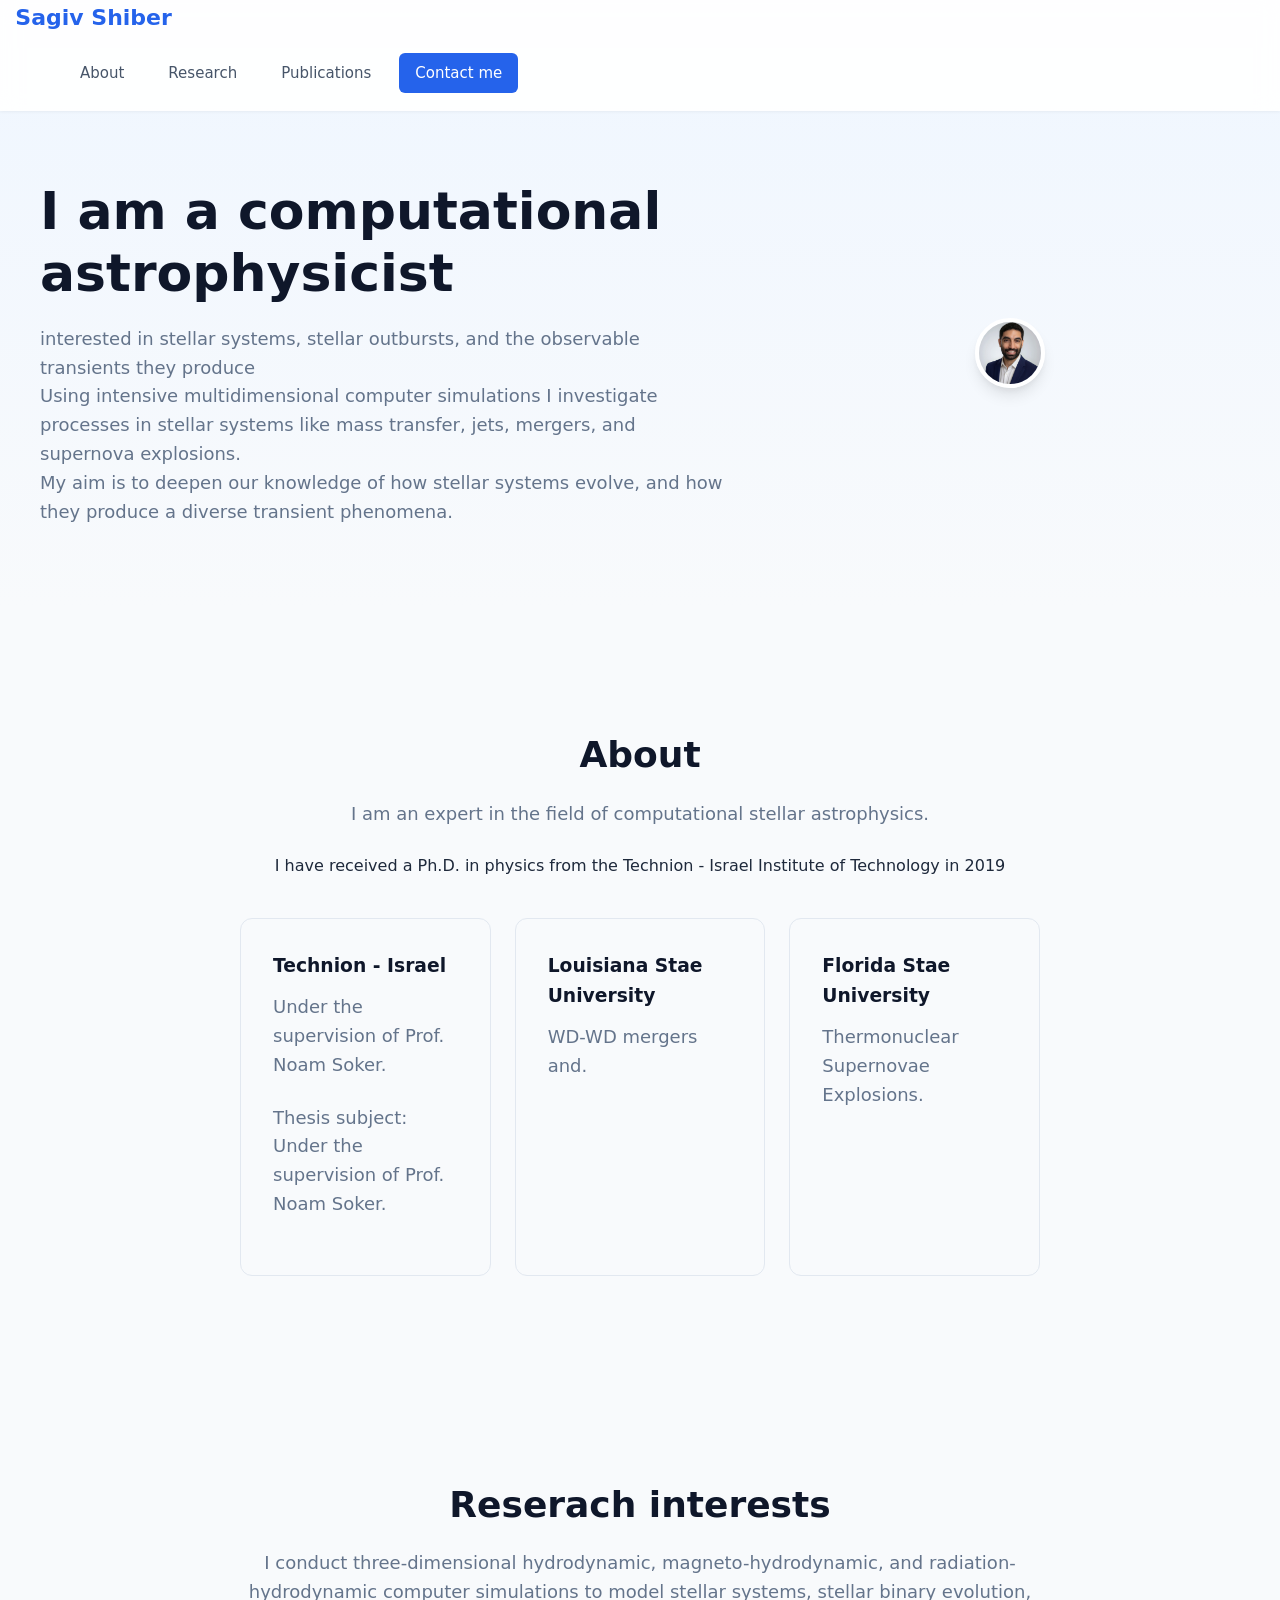
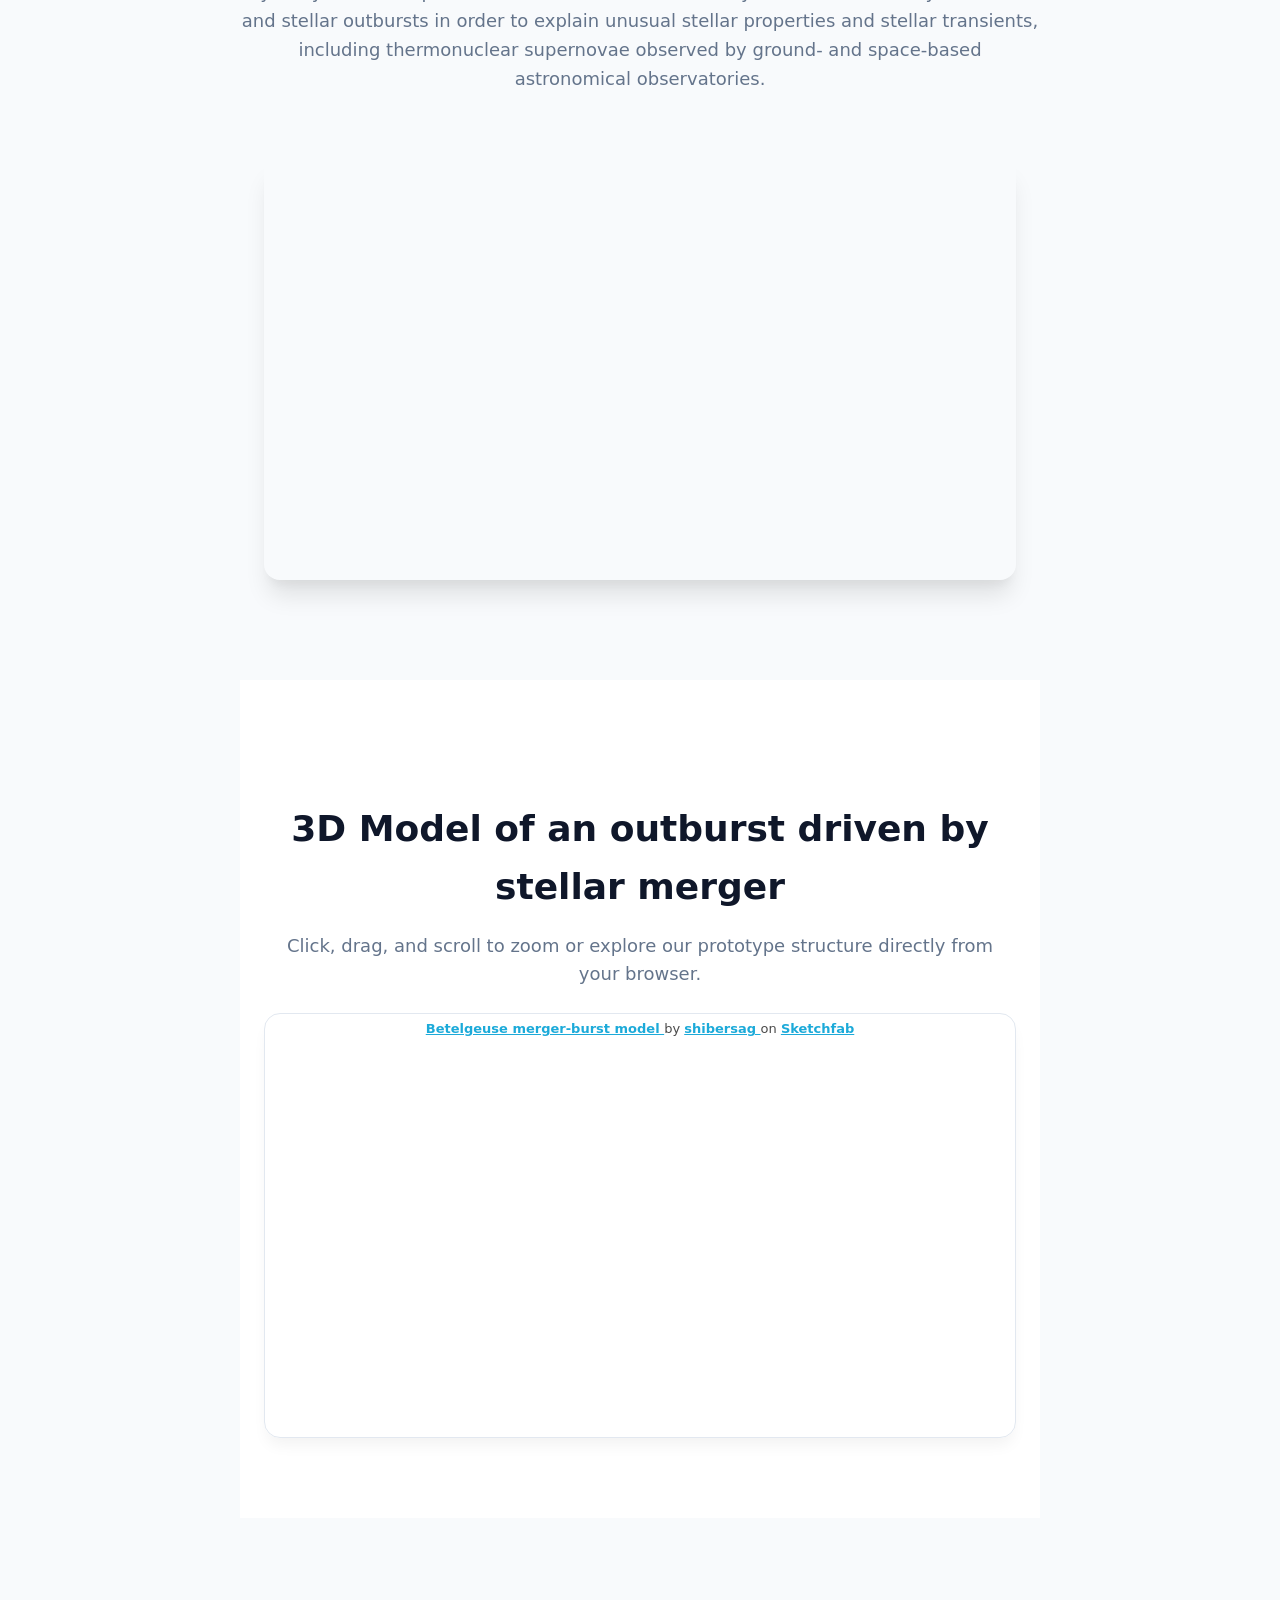
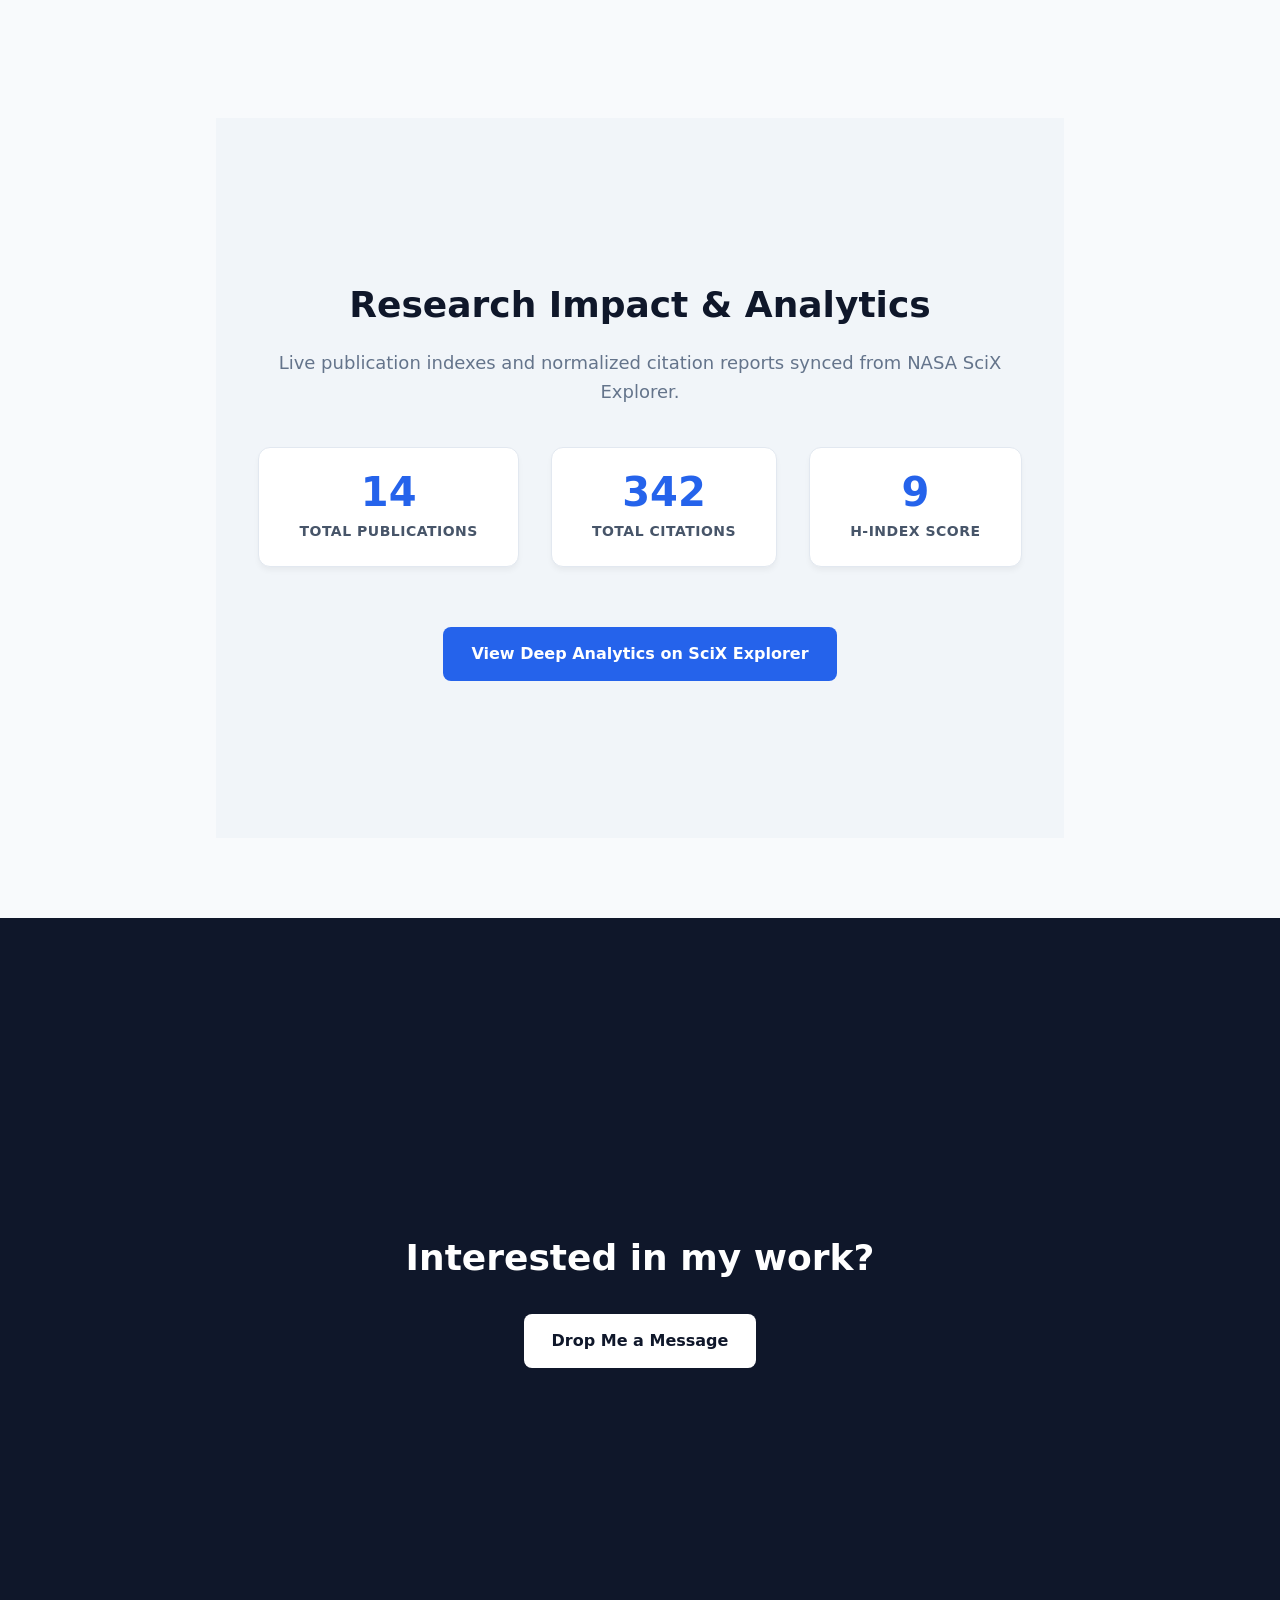
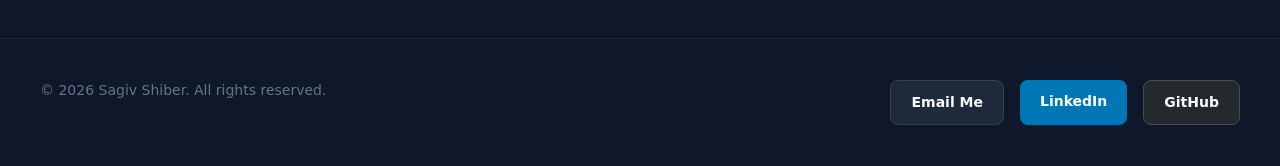
==== commit 16910d0c: "Update index.html" ====
--- a/index.html
+++ b/index.html
@@ -185,49 +185,39 @@
 
         <!-- Publications Section -->
         <section id="publications">
+          <section id="scix-metrics">
             <div class="section-content">
-                <h2>Simple, transparent pricing</h2>
-                <p>No hidden contracts. No setup fees. Upgrade or cancel anytime you want.</p>
-               <!-- <div class="price-card">
-                    <h3>Pro Plan</h3>
-                    <div class="price">$29<span style="font-size: 16px; font-weight: normal; color: #64748b;">/mo</span></div>
-                    <p style="font-size: 15px; margin-bottom: 30px;">Includes all premium components, custom domain support, and priority updates.</p>
-                    <a href="#contact" class="nav-btn cta" style="display: block; text-align: center;">Choose Pro</a>
-                </div> -->
-                <!-- Academic Publication & Citation Metrics Card -->
-<section id="scix-metrics">
-    <div class="section-content">
-        <h2>Research Impact & Analytics</h2>
-        <p>Live publication indexes and normalized citation reports synced from NASA SciX Explorer.</p>
-        
-        <div class="metrics-grid">
-            <!-- Dynamic Metric Box 1 -->
-            <div class="metric-box">
-                <div class="metric-val" id="pub-count">--</div>
-                <div class="metric-lbl">Total Publications</div>
-            </div>
-            <!-- Dynamic Metric Box 2 -->
-            <div class="metric-box">
-                <div class="metric-val" id="cite-count">--</div>
-                <div class="metric-lbl">Total Citations</div>
-            </div>
-            <!-- Dynamic Metric Box 3 -->
-            <div class="metric-box">
-                <div class="metric-val" id="h-index">--</div>
-                <div class="metric-lbl">h-index Score</div>
-            </div>
-        </div>
-        
-        <!-- Live Action Link out to full profile -->
-        <!-- REPLACE THE URL BELOW WITH YOUR ACTUAL SCIX AUTHOR SEARCH QUERY RESULT -->
-        <a href="https://scixplorer.org/search/metrics?d=astrophysics&filter_author_facet_hier_fq_author=AND%2Cauthor_facet_hier%3A%220%2FShiber%2C+S%22&filter_database_fq_database=AND%2C%28%28database%3Aastronomy+OR+database%3Aphysics%29%29%2Cdatabase%3A%22astronomy%22&fq=%7B%21type%3Daqp+v%3D%24fq_database%7D&fq=%7B%21type%3Daqp+v%3D%24fq_author%7D&fq_author=%28author_facet_hier%3A%220%2FShiber%2C+S%22%29+AND+%28author_facet_hier%3A%220%5C%2FShiber%2C+S%22%29&fq_database=%28%28%28database%3Aastronomy+OR+database%3Aphysics%29%29+AND+database%3A%22astronomy%22%29+AND+%28database%3A%22astronomy%22%29&p=1&p_=0&q=Shiber&sort=date+desc" target="_blank" rel="noopener noreferrer" class="scix-profile-btn">
-            View Deep Analytics on SciX Explorer
-        </a>
-    </div>
-</section>
-
-            </div>
-        </section>
+                <h2>Research Impact & Analytics</h2>
+                <p>Live publication indexes and normalized citation reports synced from NASA SciX Explorer.</p>
+        
+                <div class="metrics-grid">
+                    <!-- Dynamic Metric Box 1 -->
+                    <div class="metric-box">
+                        <div class="metric-val" id="pub-count">--</div>
+                        <div class="metric-lbl">Total Publications</div>
+                    </div>
+                
+                    <!-- Dynamic Metric Box 2 -->
+                    <div class="metric-box">
+                        <div class="metric-val" id="cite-count">--</div>
+                        <div class="metric-lbl">Total Citations</div>
+                    </div>
+                
+                    <!-- Dynamic Metric Box 3 -->
+                    <div class="metric-box">
+                        <div class="metric-val" id="h-index">--</div>
+                        <div class="metric-lbl">h-index Score</div>
+                    </div>
+                </div>
+                
+                <!-- Live Action Link out to full profile -->
+                <!-- REPLACE THE URL BELOW WITH YOUR ACTUAL SCIX AUTHOR SEARCH QUERY RESULT -->
+                <a href="https://scixplorer.org/search/metrics?d=astrophysics&filter_author_facet_hier_fq_author=AND%2Cauthor_facet_hier%3A%220%2FShiber%2C+S%22&filter_database_fq_database=AND%2C%28%28database%3Aastronomy+OR+database%3Aphysics%29%29%2Cdatabase%3A%22astronomy%22&fq=%7B%21type%3Daqp+v%3D%24fq_database%7D&fq=%7B%21type%3Daqp+v%3D%24fq_author%7D&fq_author=%28author_facet_hier%3A%220%2FShiber%2C+S%22%29+AND+%28author_facet_hier%3A%220%5C%2FShiber%2C+S%22%29&fq_database=%28%28%28database%3Aastronomy+OR+database%3Aphysics%29%29+AND+database%3A%22astronomy%22%29+AND+%28database%3A%22astronomy%22%29&p=1&p_=0&q=Shiber&sort=date+desc" target="_blank" rel="noopener noreferrer" class="scix-profile-btn">
+                    View Deep Analytics on SciX Explorer
+                </a>
+            </div>
+        </section>
+     </section>
 
         <!-- Contact Section -->
         <section id="contact">
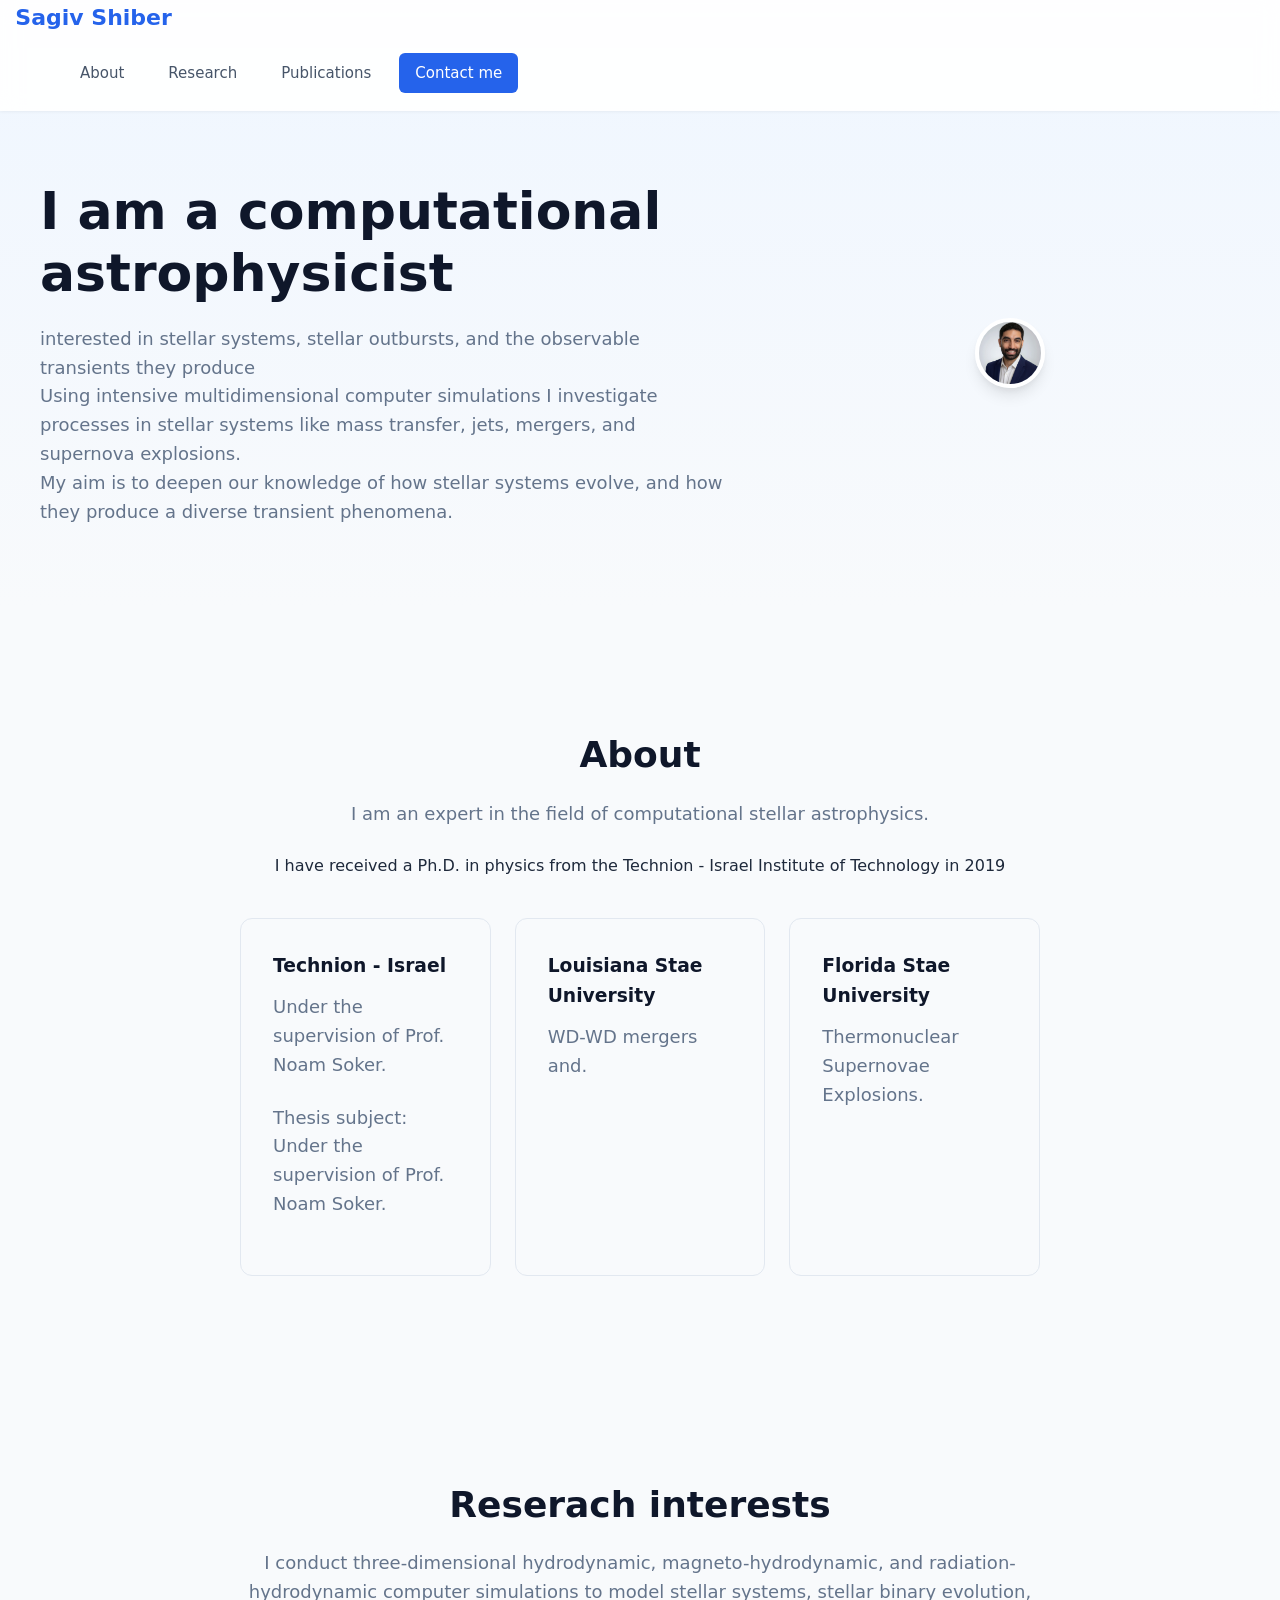
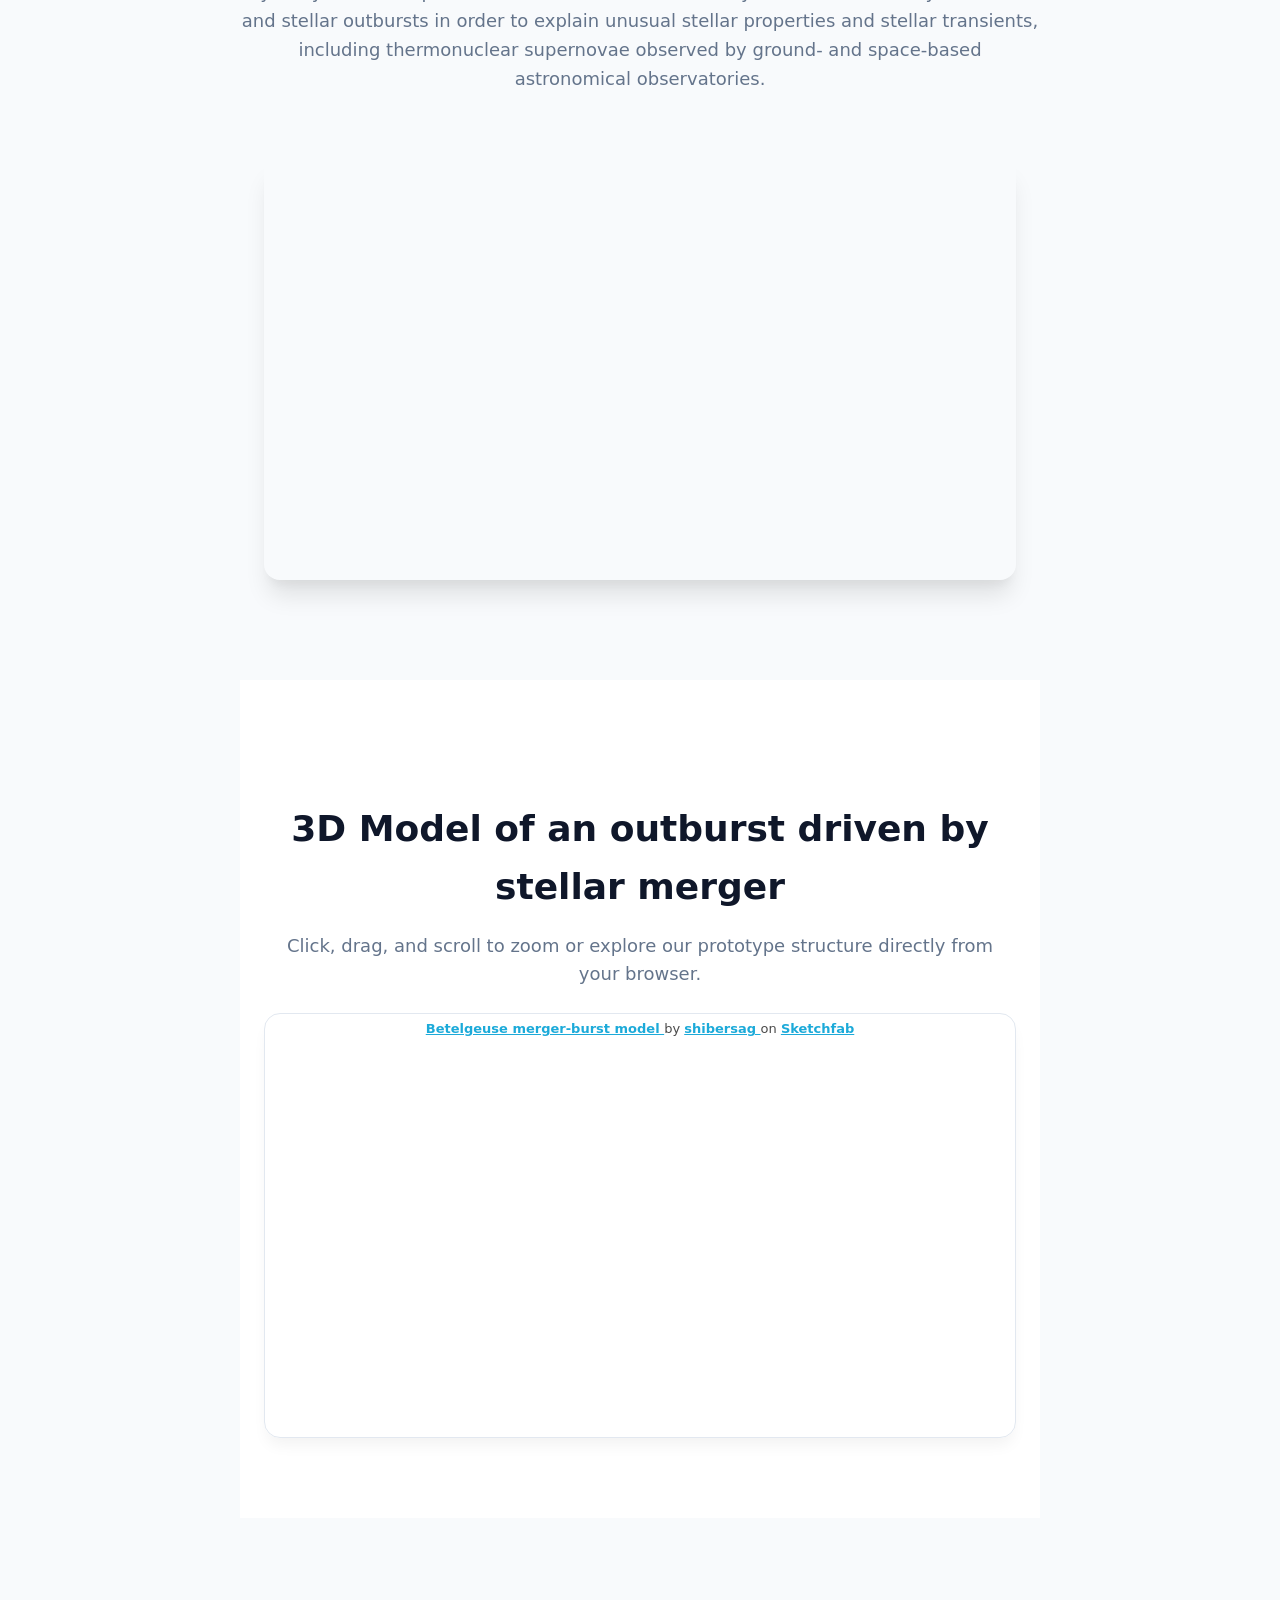
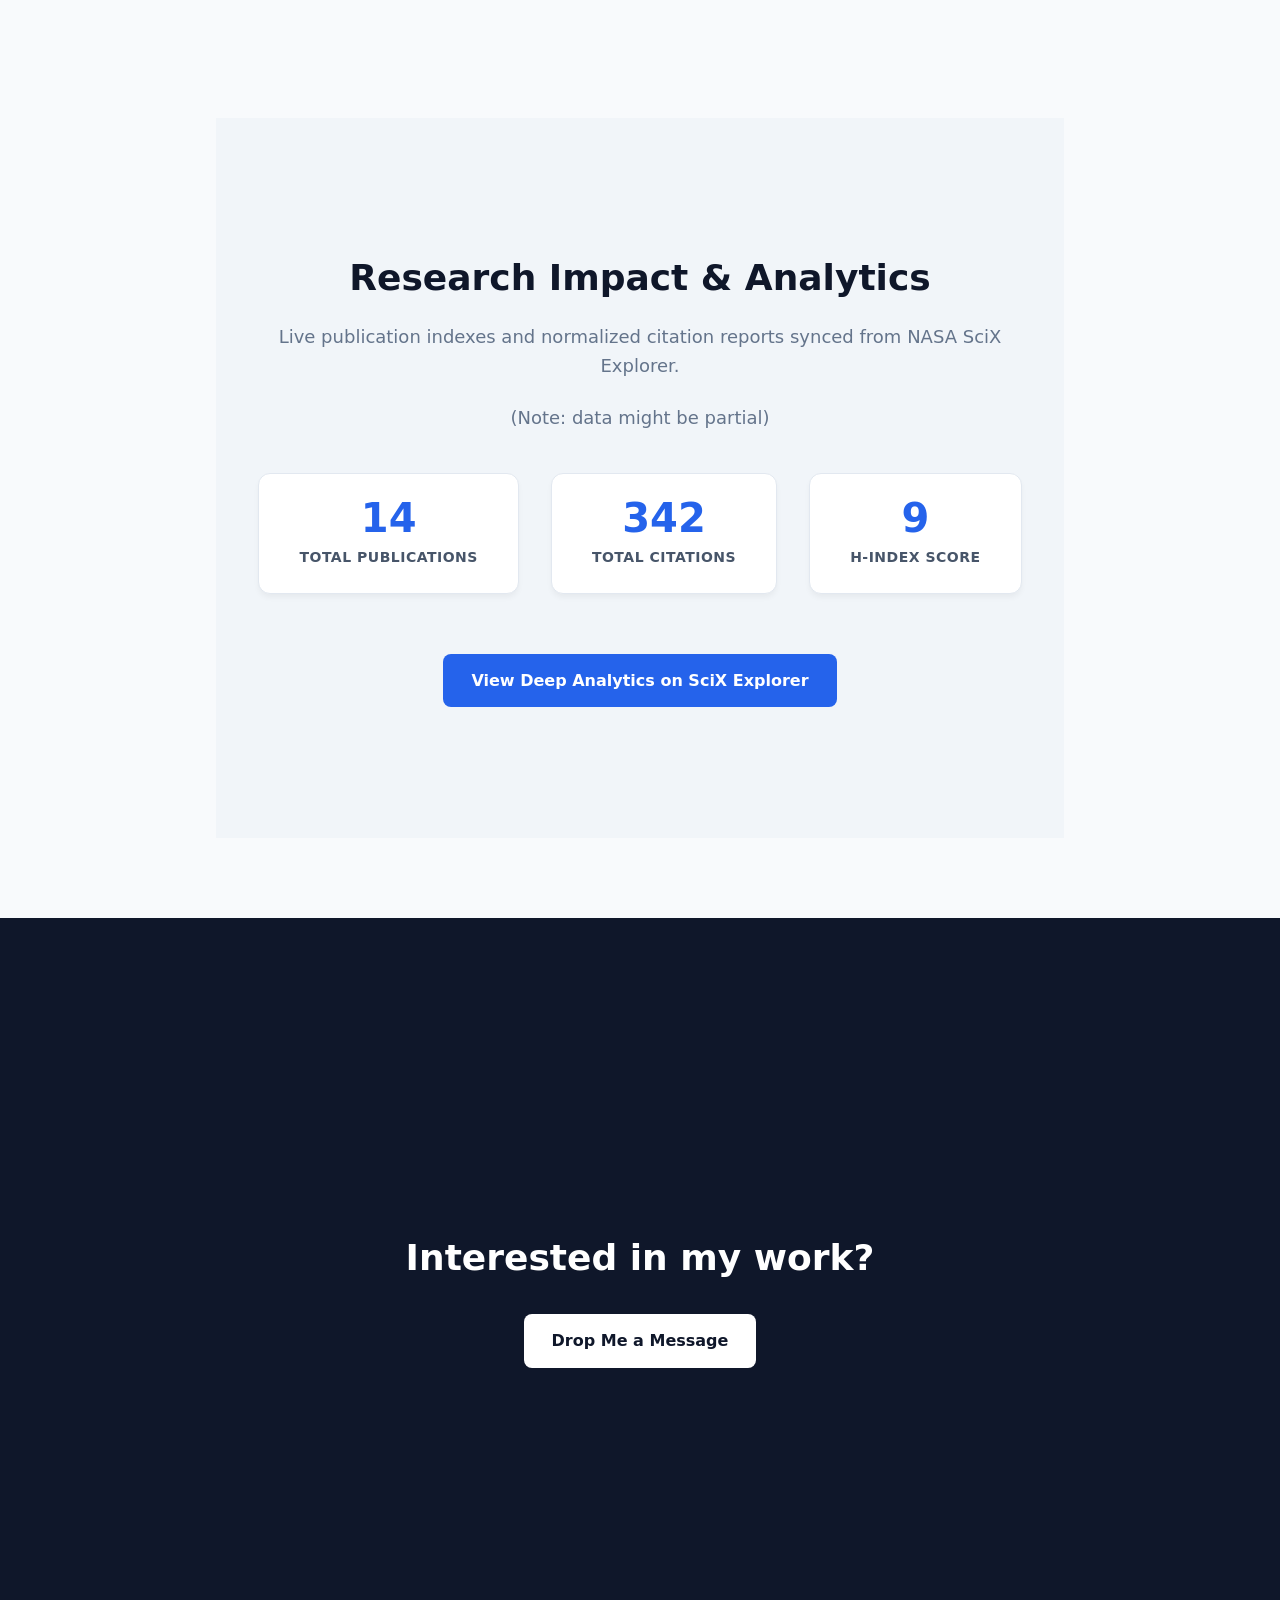
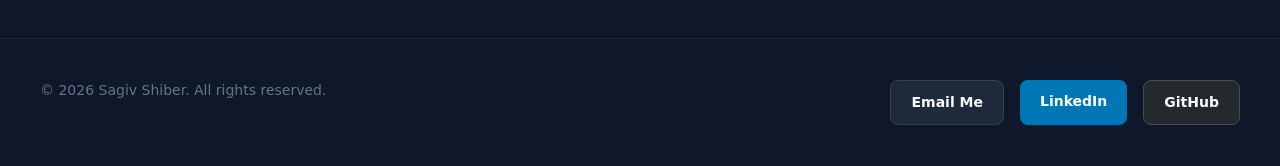
==== commit 6f5955d0: "Update index.html" ====
--- a/index.html
+++ b/index.html
@@ -189,6 +189,7 @@
             <div class="section-content">
                 <h2>Research Impact & Analytics</h2>
                 <p>Live publication indexes and normalized citation reports synced from NASA SciX Explorer.</p>
+                <p>(Note: data might be partial)</p>
         
                 <div class="metrics-grid">
                     <!-- Dynamic Metric Box 1 -->
